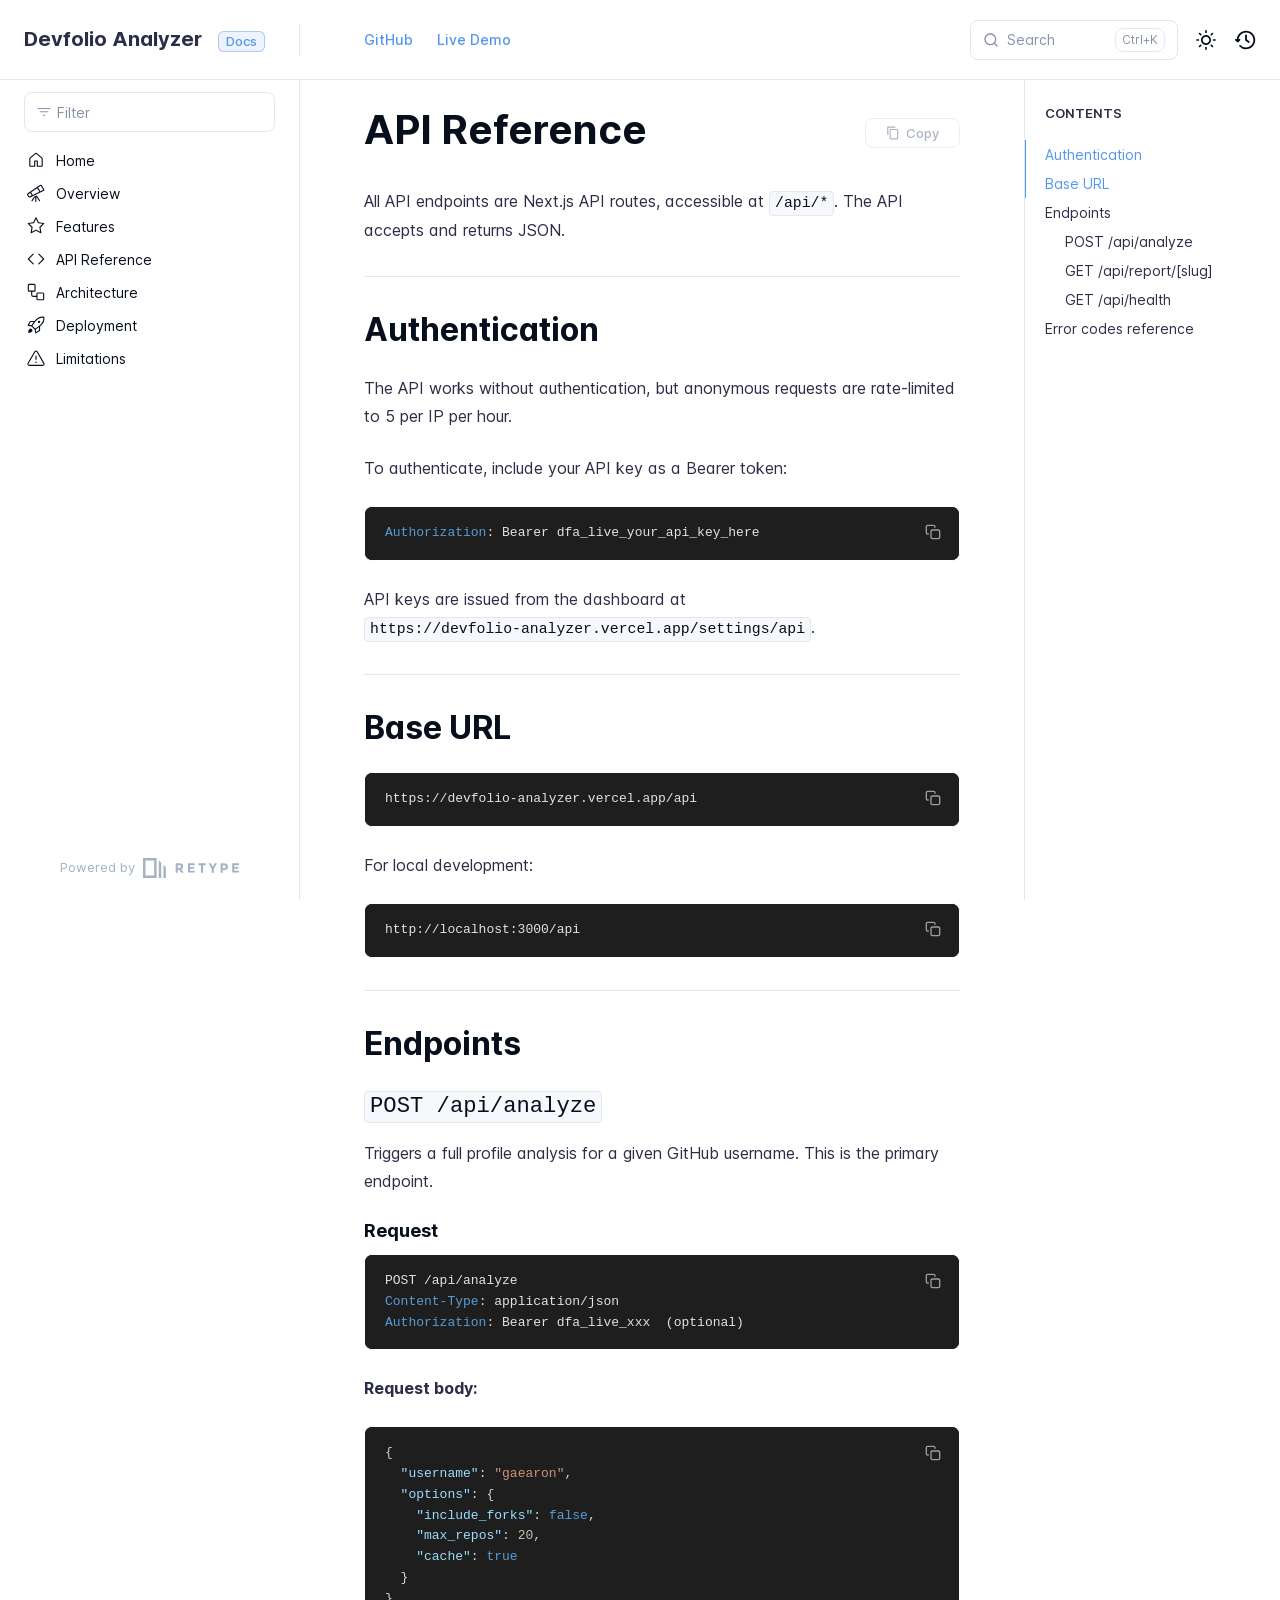
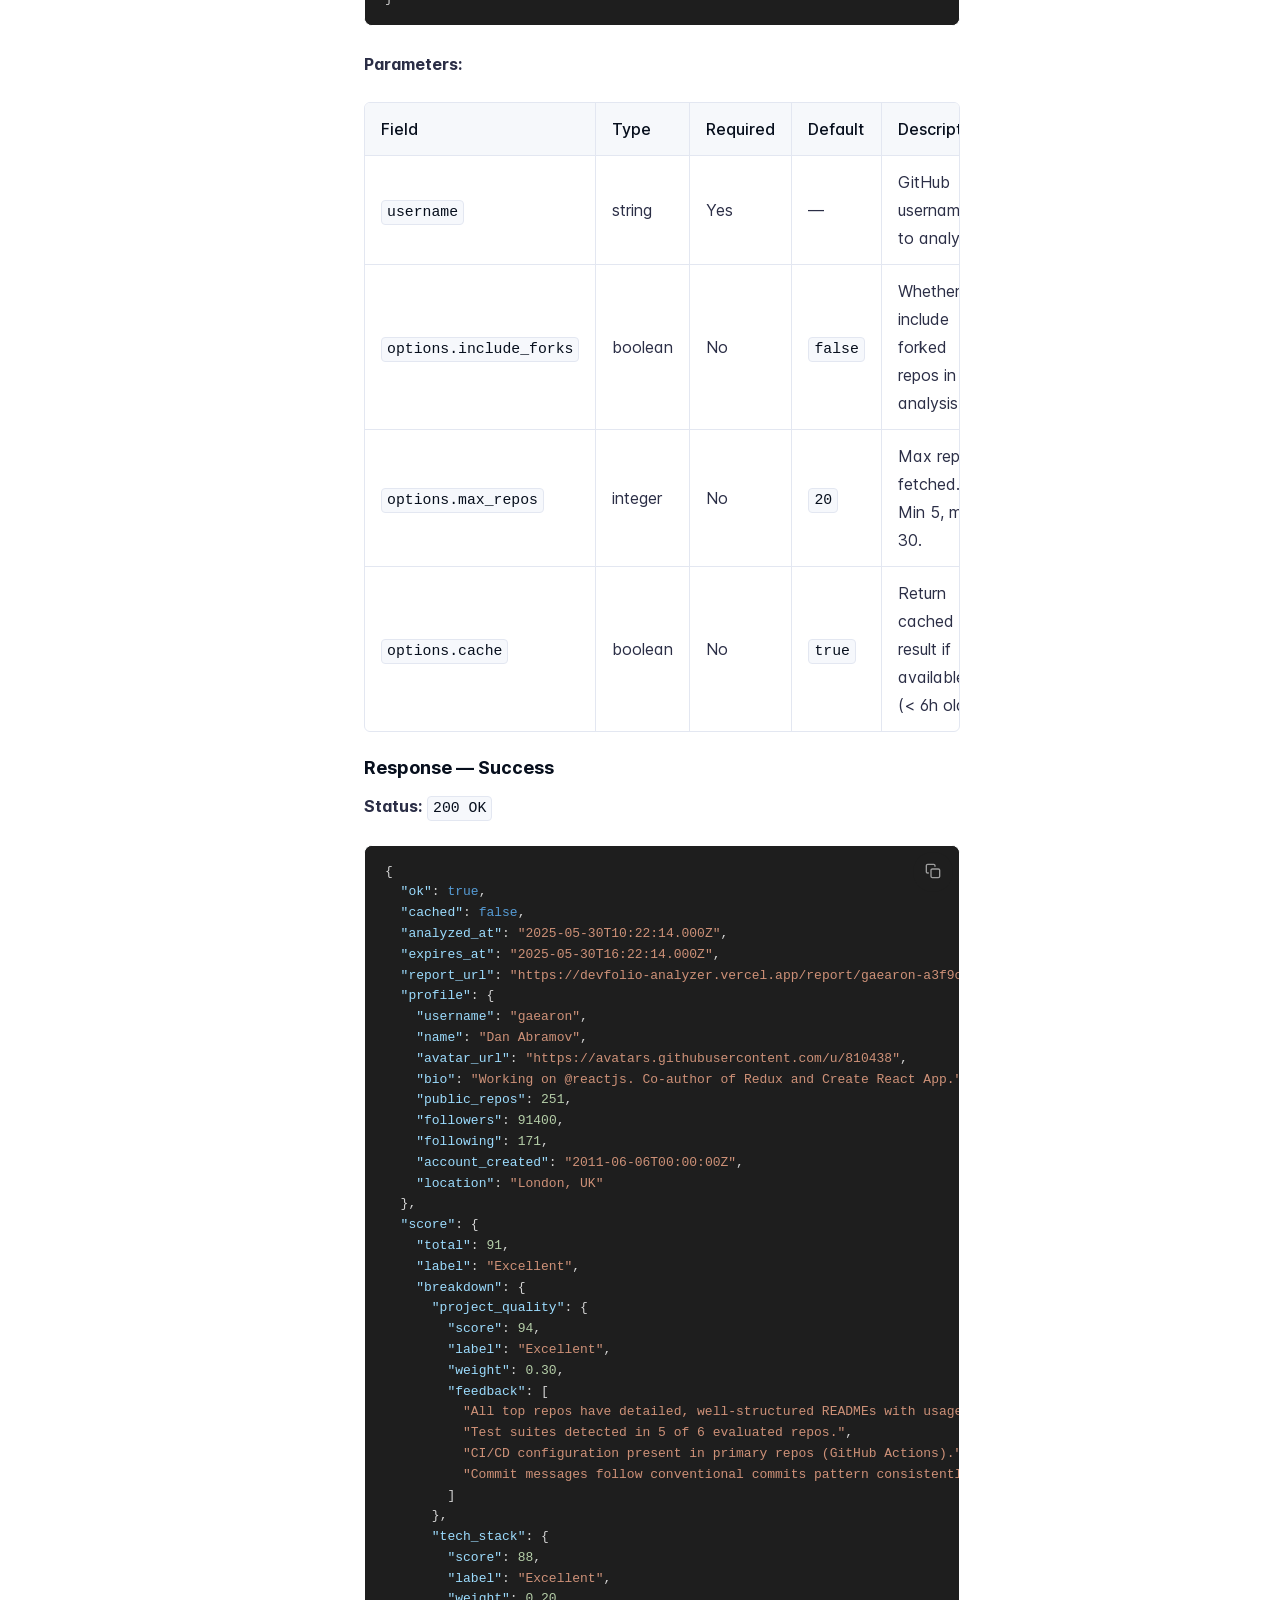
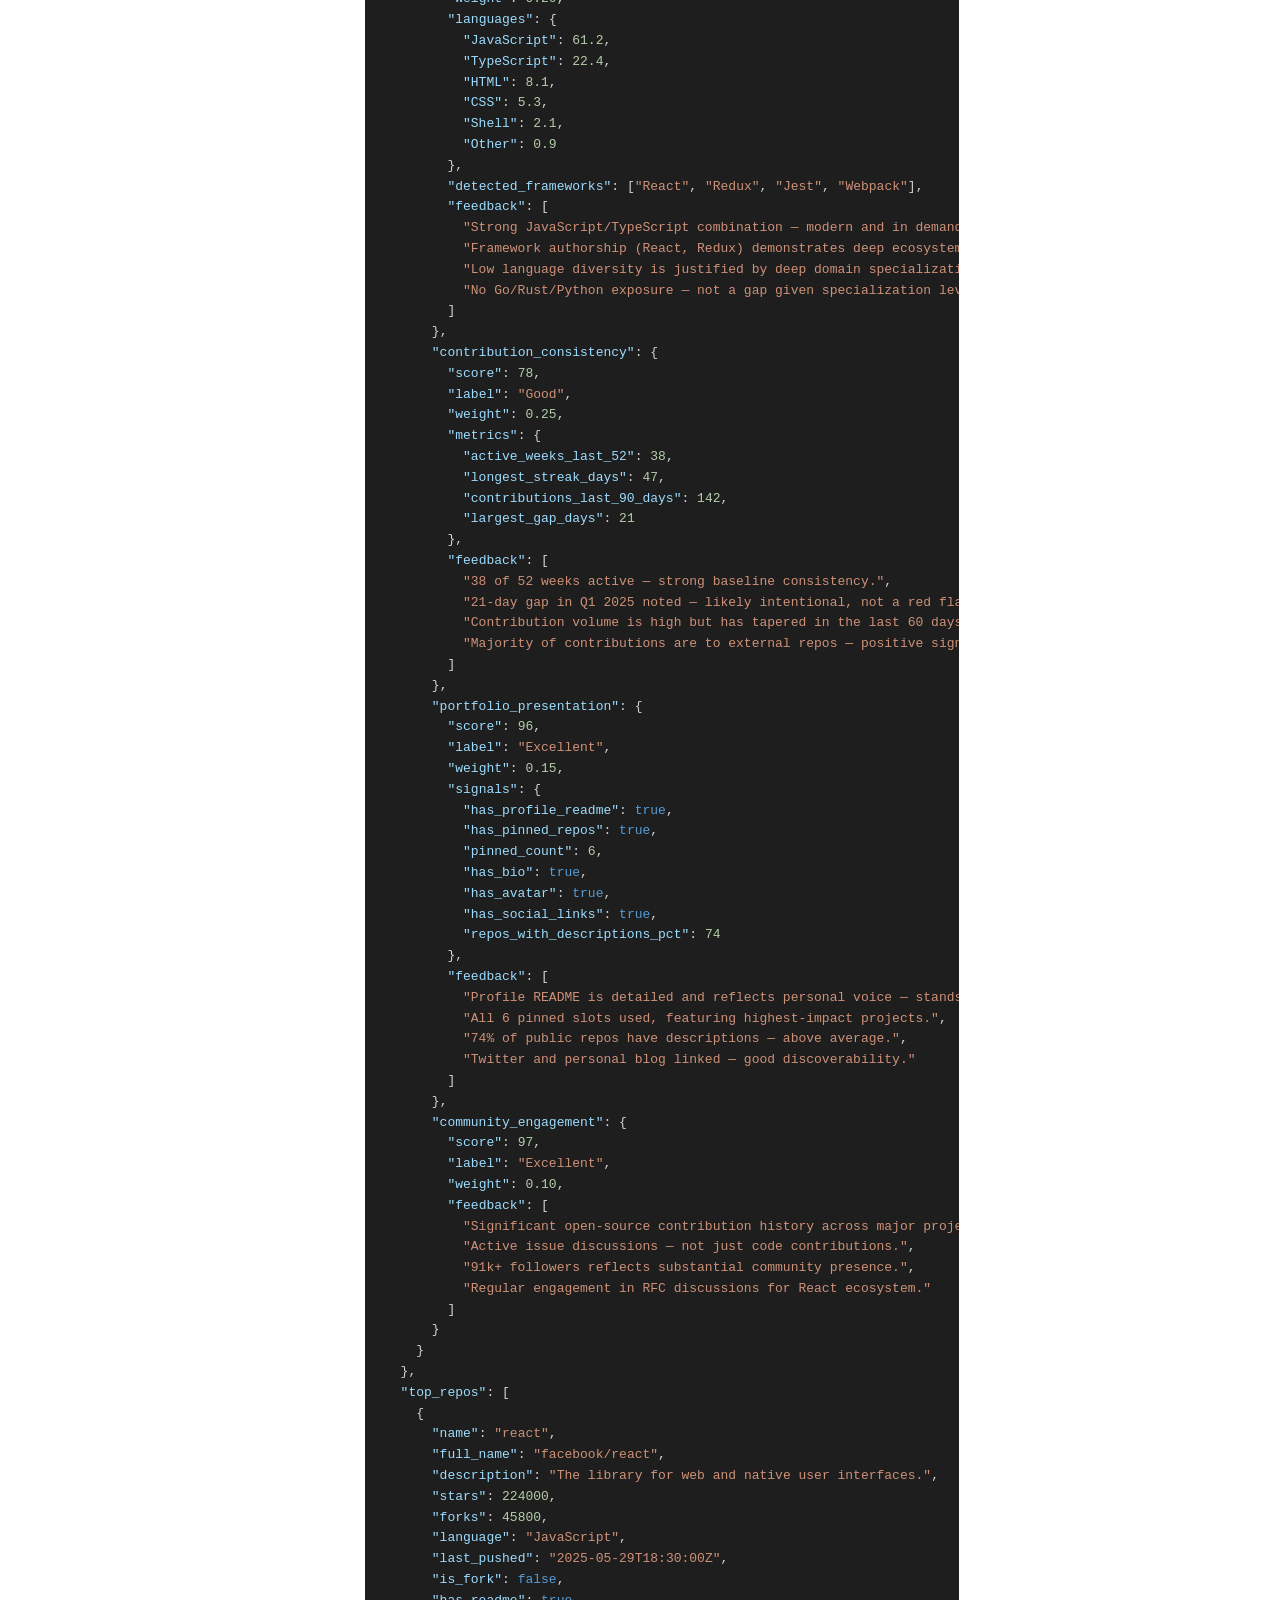
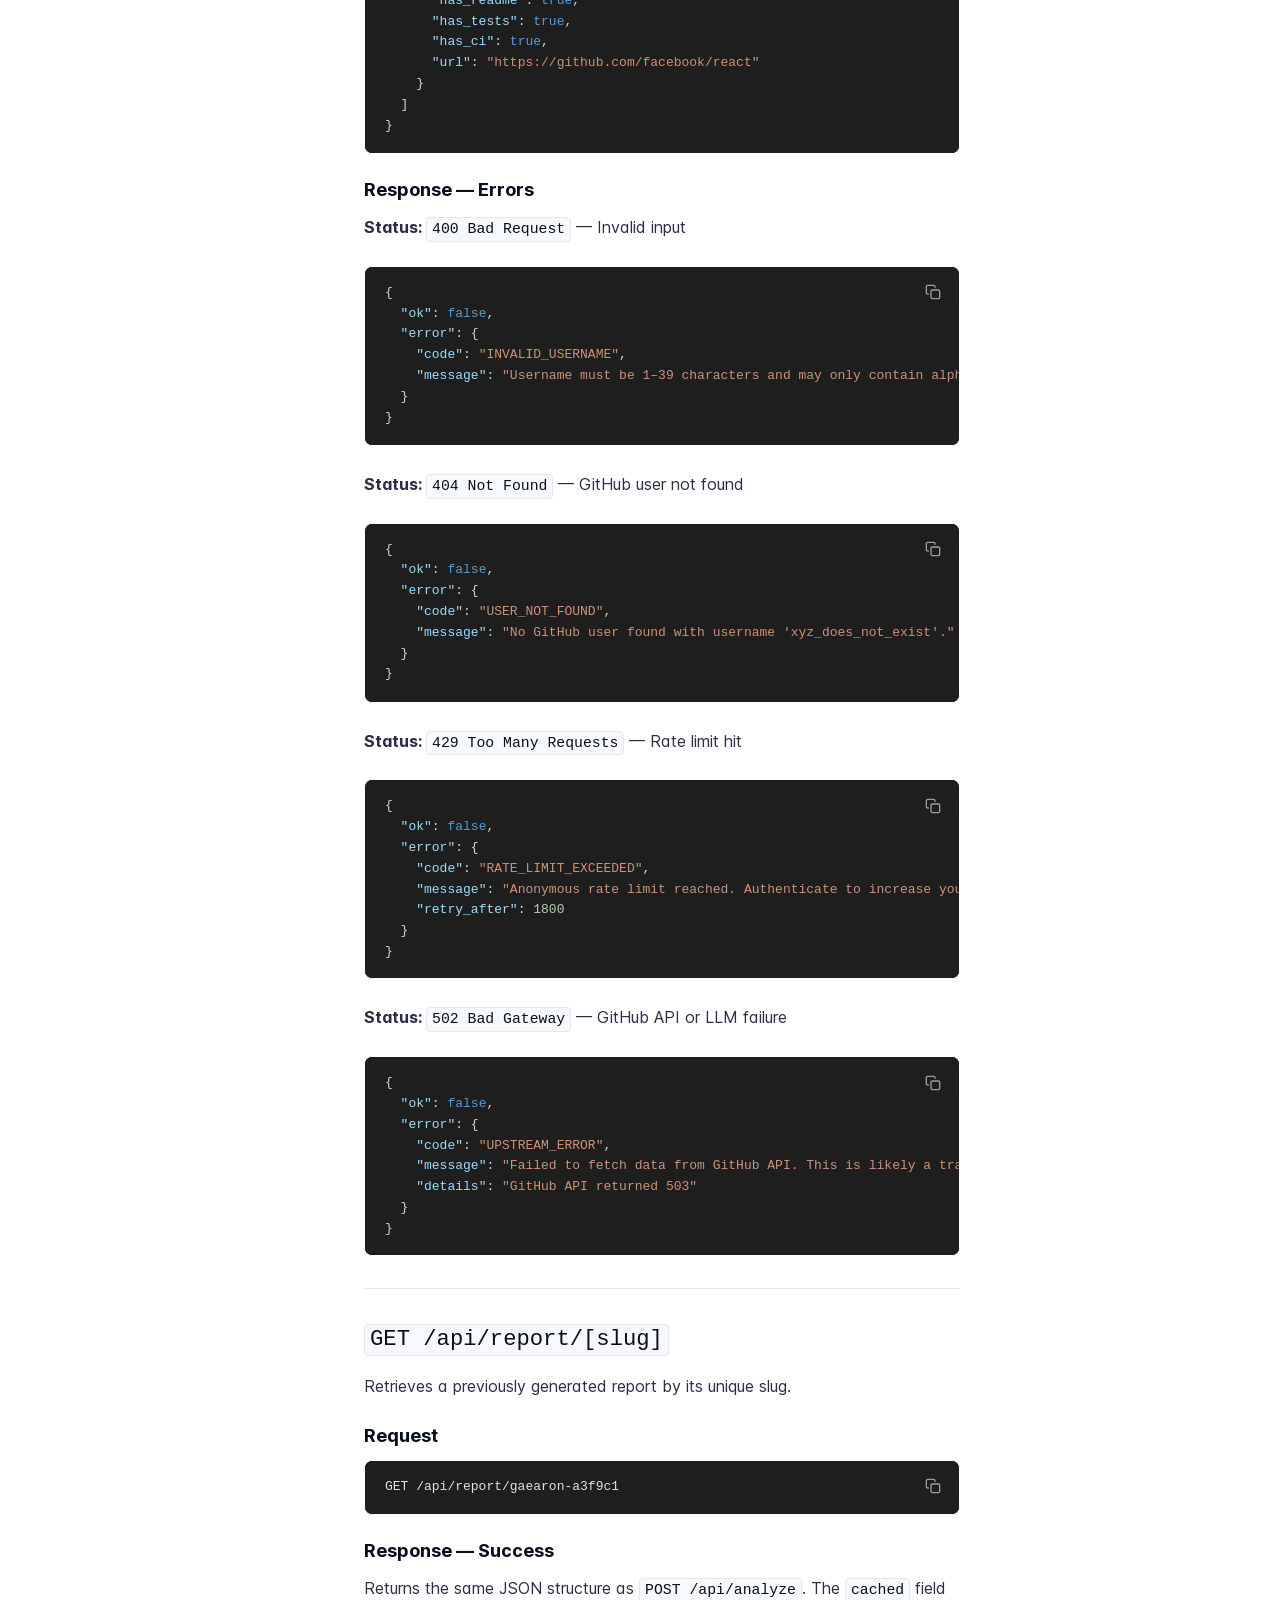
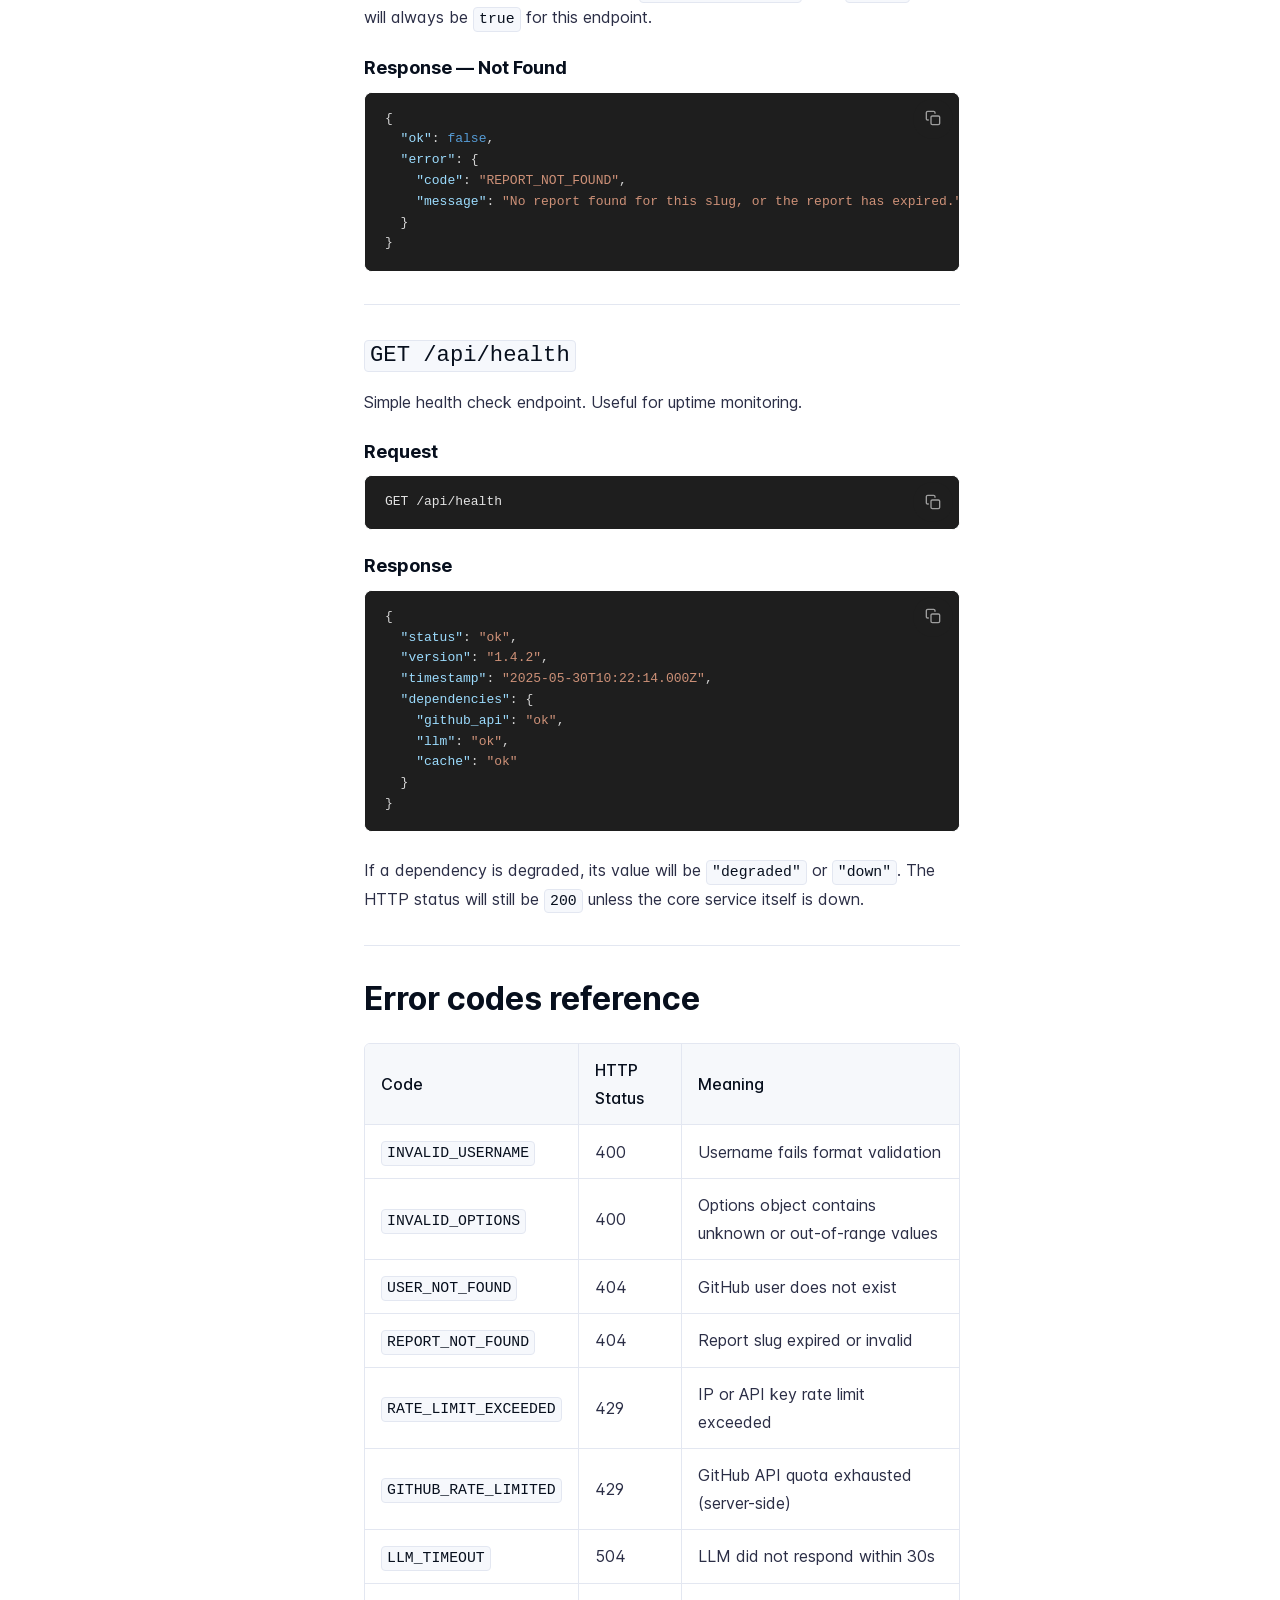
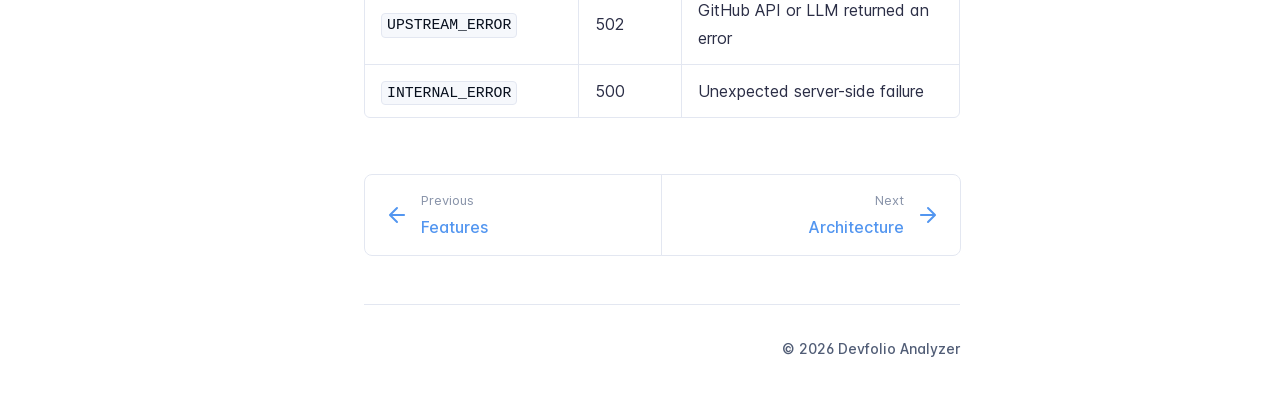
==== .retype/api/index.html @ 18b78488 "docs ready" ====
<!DOCTYPE html>
<html lang="en" class="h-full">
<head>
    <meta charset="UTF-8">
    <meta name="viewport" content="width=device-width,initial-scale=1">
    <meta name="color-scheme" content="light dark">
    <meta name="turbo-cache-control" content="no-cache" data-turbo-track="reload" data-track-token="4.5.3.829089707901">

    <!-- See retype.com -->
    <meta name="generator" content="Retype 4.5.3">

    <!-- Primary Meta Tags -->
    <title>API Reference</title>
    <meta name="title" content="API Reference">
    <meta name="description" content="All API endpoints are Next.js API routes, accessible at /api/*. The API accepts and returns JSON.">

    <!-- Canonical -->
    <link rel="canonical" href="https://devfolioanalyzer.vercel.app/api/">
    <link rel="sitemap" type="application/xml" title="Sitemap" href="https://devfolioanalyzer.vercel.app/sitemap.xml">

    <!-- Open Graph -->
    <meta property="og:type" content="website">
    <meta property="og:url" content="https://devfolioanalyzer.vercel.app/api/">
    <meta property="og:title" content="API Reference">
    <meta property="og:description" content="All API endpoints are Next.js API routes, accessible at /api/*. The API accepts and returns JSON.">
    <meta property="og:site_name" content="Devfolio Analyzer">
    <meta property="og:locale" content="en_US">

    <!-- Twitter -->
    <meta name="twitter:card" content="summary_large_image">
    <meta name="twitter:url" content="https://devfolioanalyzer.vercel.app/api/">
    <meta name="twitter:title" content="API Reference">
    <meta name="twitter:description" content="All API endpoints are Next.js API routes, accessible at /api/*. The API accepts and returns JSON.">

    <!-- Alternate Markdown -->
    <link rel="alternate" type="text/markdown" href="https://devfolioanalyzer.vercel.app/api.md">

    <script data-cfasync="false">(function(){var cl=document.documentElement.classList,ls=localStorage.getItem("retype_scheme"),hd=cl.contains("dark"),hl=cl.contains("light"),wm=window.matchMedia&&window.matchMedia("(prefers-color-scheme: dark)").matches;if(ls==="dark"||(!ls&&wm&&!hd&&!hl)){cl.remove("light");cl.add("dark")}else if(ls==="light"||(!ls&&!wm&&!hd&&!hl)){cl.remove("dark");cl.add("light")}})();</script>

    <link href="../resources/css/retype.css?v=4.5.3.829089707901" rel="stylesheet">

    <script data-cfasync="false" src="../resources/js/config.js?v=4.5.3.829089707901" data-turbo-eval="false" defer></script>
    <script data-cfasync="false" src="../resources/js/retype.js?v=4.5.3" data-turbo-eval="false" defer></script>
    <script id="lunr-js" data-cfasync="false" src="../resources/js/lunr.js?v=4.5.3.829089707901" data-turbo-eval="false" defer></script>
    <script id="prism-js" data-cfasync="false" src="../resources/js/prism.js?v=4.5.3.829089707901" defer></script>
</head>
<body>
    <div id="retype-app" class="relative text-base antialiased text-base-text bg-base-bg font-body">
    <div class="absolute bottom-0 left-0" style="top: 5rem; right: 50%"></div>

    <header id="retype-header" class="sticky top-0 z-30 flex w-full h-16 bg-header-bg border-b border-header-border md:h-20">
        <div class="container relative flex items-center justify-between pr-6 grow md:justify-start">
            <!-- Mobile menu button skeleton -->
            <button v-cloak class="skeleton retype-mobile-menu-button flex items-center justify-center shrink-0 overflow-hidden dark:text-white focus:outline-hidden rounded-full w-10 h-10 ml-3.5 md:hidden"><svg xmlns="http://www.w3.org/2000/svg" class="mb-px shrink-0" width="24" height="24" viewBox="0 0 24 24" role="presentation" style="margin-bottom: 0px;"><g fill="currentColor"><path d="M2 4h20v2H2zM2 11h20v2H2zM2 18h20v2H2z"></path></g></svg></button>
            <div v-cloak id="retype-sidebar-left-toggle-button"></div>
    
            <!-- Logo -->
            <div class="flex items-center justify-between h-full py-2 md:w-75">
                <div class="flex items-center px-2 md:px-6">
                    <a id="retype-branding-logo" href="https://devfolioanalyzer.vercel.app/" class="flex items-center leading-snug text-xl">
                        <span class="dark:text-white font-bold line-clamp-1 md:line-clamp-2">Devfolio Analyzer</span>
                    </a><span id="retype-branding-label" class="inline-flex mt-1 px-2 py-1 ml-4 text-xs font-medium leading-none items-center rounded-md bg-branding-label-bg text-branding-label-text ring-1 ring-branding-label-border ring-inset md:inline-block">Docs</span>
                </div>
    
                <span class="hidden h-8 border-r md:inline-block border-base-border"></span>
            </div>
    
            <div class="flex justify-between md:grow">
                <!-- Top Nav -->
                <nav id="retype-header-nav" class="hidden md:flex">
                    <ul class="flex flex-col mb-4 md:pl-16 md:mb-0 md:flex-row md:items-center">
                        <li class="mr-6">
                            <a class="py-2 md:mb-0 inline-flex items-center text-sm whitespace-nowrap transition-colors duration-200 ease-linear md:text-header-text font-header-text hover:text-header-text-hover" href="https://github.com/najmulcodes/devfolioanalyzer">GitHub</a>
                        </li>
                        <li class="mr-6">
                            <a class="py-2 md:mb-0 inline-flex items-center text-sm whitespace-nowrap transition-colors duration-200 ease-linear md:text-header-text font-header-text hover:text-header-text-hover" href="https://devfolioanalyzer.vercel.app">Live Demo</a>
                        </li>
    
                    </ul>
                </nav>
    
                <div v-cloak class="flex justify-end grow">
                    <div id="retype-mobile-search-button"></div>
                    <doc-search-desktop></doc-search-desktop>
    
                    <doc-theme-switch class="lg:ml-2"></doc-theme-switch>
                    <doc-history></doc-history>
                </div>
            </div>
        </div>
    </header>


    <div id="retype-container" class="container relative flex bg-white">
        <!-- Sidebar Skeleton -->
        <div v-cloak class="fixed flex flex-col shrink-0 duration-300 ease-in-out bg-sidebar-left-bg border-sidebar-left-border sidebar top-20 w-75 border-r h-screen md:sticky transition-transform skeleton">
        
            <div class="flex items-center h-16 px-6">
                <input id="retype-filter-input-mock" class="w-full h-10 pl-8 px-3 py-2 transition-colors duration-200 ease-linear bg-filter-bg border border-filter-border rounded-lg shadow-none md:text-sm hover:border-filter-border-hover focus:outline-hidden focus:border-filter-border-focus placeholder-filter-placeholder" type="text">
            </div>
        
            <div class="pl-6 mt-1 mb-4">
                <div class="w-32 h-3 mb-4 bg-skeleton-bg rounded-full loading"></div>
                <div class="w-48 h-3 mb-4 bg-skeleton-bg rounded-full loading"></div>
                <div class="w-40 h-3 mb-4 bg-skeleton-bg rounded-full loading"></div>
                <div class="w-32 h-3 mb-4 bg-skeleton-bg rounded-full loading"></div>
                <div class="w-48 h-3 mb-4 bg-skeleton-bg rounded-full loading"></div>
                <div class="w-40 h-3 mb-4 bg-skeleton-bg rounded-full loading"></div>
            </div>
        
            <div class="shrink-0 mt-auto bg-transparent dark:border-base-border">
                <a class="flex items-center justify-center flex-nowrap h-16 text-gray-350 dark:text-dark-400 hover:text-gray-600 dark:hover:text-dark-300 transition-colors duration-150 ease-in docs-powered-by" target="_blank" href="https://retype.com/" rel="noopener">
                    <span class="text-xs whitespace-nowrap">Powered by</span>
                    <svg xmlns="http://www.w3.org/2000/svg" class="ml-2" fill="currentColor" width="96" height="20" overflow="visible"><path d="M0 0v20h13.59V0H0zm11.15 17.54H2.44V2.46h8.71v15.08zM15.8 20h2.44V4.67L15.8 2.22zM20.45 6.89V20h2.44V9.34z"/><g><path d="M40.16 8.44c0 1.49-.59 2.45-1.75 2.88l2.34 3.32h-2.53l-2.04-2.96h-1.43v2.96h-2.06V5.36h3.5c1.43 0 2.46.24 3.07.73s.9 1.27.9 2.35zm-2.48 1.1c.26-.23.38-.59.38-1.09 0-.5-.13-.84-.4-1.03s-.73-.28-1.39-.28h-1.54v2.75h1.5c.72 0 1.2-.12 1.45-.35zM51.56 5.36V7.2h-4.59v1.91h4.13v1.76h-4.13v1.92h4.74v1.83h-6.79V5.36h6.64zM60.09 7.15v7.48h-2.06V7.15h-2.61V5.36h7.28v1.79h-2.61zM70.81 14.64h-2.06v-3.66l-3.19-5.61h2.23l1.99 3.45 1.99-3.45H74l-3.19 5.61v3.66zM83.99 6.19c.65.55.97 1.4.97 2.55s-.33 1.98-1 2.51-1.68.8-3.04.8h-1.23v2.59h-2.06V5.36h3.26c1.42 0 2.45.28 3.1.83zm-1.51 3.65c.25-.28.37-.69.37-1.22s-.16-.92-.48-1.14c-.32-.23-.82-.34-1.5-.34H79.7v3.12h1.38c.68 0 1.15-.14 1.4-.42zM95.85 5.36V7.2h-4.59v1.91h4.13v1.76h-4.13v1.92H96v1.83h-6.79V5.36h6.64z"/></g></svg>
                </a>
            </div>
        </div>
        
        <!-- Sidebar component -->
        <doc-sidebar v-cloak>
            <template #sidebar-footer>
                <div class="shrink-0 mt-auto border-t md:bg-transparent md:border-none dark:border-base-border">
        
                    <div class="py-3 px-6 md:hidden border-b dark:border-base-border">
                        <nav>
                            <ul class="flex flex-wrap justify-center items-center">
                                <li class="mr-6">
                                    <a class="block py-1 inline-flex items-center text-sm whitespace-nowrap transition-colors duration-200 ease-linear md:text-header-text font-header-text hover:text-header-text-hover" href="https://github.com/najmulcodes/devfolioanalyzer">GitHub</a>
                                </li>
                                <li class="mr-6">
                                    <a class="block py-1 inline-flex items-center text-sm whitespace-nowrap transition-colors duration-200 ease-linear md:text-header-text font-header-text hover:text-header-text-hover" href="https://devfolioanalyzer.vercel.app">Live Demo</a>
                                </li>
        
                            </ul>
                        </nav>
                    </div>
        
                    <a class="flex items-center justify-center flex-nowrap h-16 text-gray-350 dark:text-dark-400 hover:text-gray-600 dark:hover:text-dark-300 transition-colors duration-150 ease-in docs-powered-by" target="_blank" href="https://retype.com/" rel="noopener">
                        <span class="text-xs whitespace-nowrap">Powered by</span>
                        <svg xmlns="http://www.w3.org/2000/svg" class="ml-2" fill="currentColor" width="96" height="20" overflow="visible"><path d="M0 0v20h13.59V0H0zm11.15 17.54H2.44V2.46h8.71v15.08zM15.8 20h2.44V4.67L15.8 2.22zM20.45 6.89V20h2.44V9.34z"/><g><path d="M40.16 8.44c0 1.49-.59 2.45-1.75 2.88l2.34 3.32h-2.53l-2.04-2.96h-1.43v2.96h-2.06V5.36h3.5c1.43 0 2.46.24 3.07.73s.9 1.27.9 2.35zm-2.48 1.1c.26-.23.38-.59.38-1.09 0-.5-.13-.84-.4-1.03s-.73-.28-1.39-.28h-1.54v2.75h1.5c.72 0 1.2-.12 1.45-.35zM51.56 5.36V7.2h-4.59v1.91h4.13v1.76h-4.13v1.92h4.74v1.83h-6.79V5.36h6.64zM60.09 7.15v7.48h-2.06V7.15h-2.61V5.36h7.28v1.79h-2.61zM70.81 14.64h-2.06v-3.66l-3.19-5.61h2.23l1.99 3.45 1.99-3.45H74l-3.19 5.61v3.66zM83.99 6.19c.65.55.97 1.4.97 2.55s-.33 1.98-1 2.51-1.68.8-3.04.8h-1.23v2.59h-2.06V5.36h3.26c1.42 0 2.45.28 3.1.83zm-1.51 3.65c.25-.28.37-.69.37-1.22s-.16-.92-.48-1.14c-.32-.23-.82-.34-1.5-.34H79.7v3.12h1.38c.68 0 1.15-.14 1.4-.42zM95.85 5.36V7.2h-4.59v1.91h4.13v1.76h-4.13v1.92H96v1.83h-6.79V5.36h6.64z"/></g></svg>
                    </a>
                </div>
            </template>
        </doc-sidebar>

        <div class="grow min-w-0 bg-body-bg">
            <!-- Render "toolbar" template here on api pages --><!-- Render page content -->
<div class="flex">
    <div id="retype-main" class="min-w-0 p-4 grow md:px-16">
        <main class="relative pb-12 lg:pt-2">
            <div class="relative retype-markdown" id="retype-content">
                <!-- Rendered if sidebar right is enabled -->
                <div id="retype-sidebar-right-toggle"></div>
                <doc-page-actions></doc-page-actions>

                <!-- Page content  -->
<h1 id="api-reference">API Reference</h1>
<p>All API endpoints are Next.js API routes, accessible at <code translate="no" v-pre>/api/*</code>. The API accepts and returns JSON.</p>
<hr>
<h2 id="authentication">Authentication</h2>
<p>The API works without authentication, but anonymous requests are rate-limited to 5 per IP per hour.</p>
<p>To authenticate, include your API key as a Bearer token:</p>
<div id="authentication-code-1" class="codeblock-wrapper"><doc-codeblock>
<pre translate="no" class="language-http"><code v-pre class="language-http">Authorization: Bearer dfa_live_your_api_key_here</code></pre>
</doc-codeblock></div>
<p>API keys are issued from the dashboard at <code translate="no" v-pre>https://devfolio-analyzer.vercel.app/settings/api</code>.</p>
<hr>
<h2 id="base-url">Base URL</h2>
<div id="base-url-code-1" class="codeblock-wrapper"><doc-codeblock>
<pre translate="no" class="language-none"><code v-pre class="language-none">https://devfolio-analyzer.vercel.app/api</code></pre>
</doc-codeblock></div>
<p>For local development:</p>
<div id="base-url-code-2" class="codeblock-wrapper"><doc-codeblock>
<pre translate="no" class="language-none"><code v-pre class="language-none">http://localhost:3000/api</code></pre>
</doc-codeblock></div>
<hr>
<h2 id="endpoints">Endpoints</h2>
<h3 id="post-apianalyze"><code translate="no" v-pre>POST /api/analyze</code></h3>
<p>Triggers a full profile analysis for a given GitHub username. This is the primary endpoint.</p>
<h4 id="request">Request</h4>
<div id="request-code-1" class="codeblock-wrapper"><doc-codeblock>
<pre translate="no" class="language-http"><code v-pre class="language-http">POST /api/analyze
Content-Type: application/json
Authorization: Bearer dfa_live_xxx  (optional)</code></pre>
</doc-codeblock></div>
<p><strong>Request body:</strong></p>
<div id="request-code-2" class="codeblock-wrapper"><doc-codeblock>
<pre translate="no" class="language-json"><code v-pre class="language-json">{
  &quot;username&quot;: &quot;gaearon&quot;,
  &quot;options&quot;: {
    &quot;include_forks&quot;: false,
    &quot;max_repos&quot;: 20,
    &quot;cache&quot;: true
  }
}</code></pre>
</doc-codeblock></div>
<p><strong>Parameters:</strong></p>
<div class="table-wrapper scrollbar overflow-hidden">
<table class="comfortable">
<thead>
<tr>
<th>Field</th>
<th>Type</th>
<th>Required</th>
<th>Default</th>
<th>Description</th>
</tr>
</thead>
<tbody>
<tr>
<td><code translate="no" v-pre>username</code></td>
<td>string</td>
<td>Yes</td>
<td>—</td>
<td>GitHub username to analyze</td>
</tr>
<tr>
<td><code translate="no" v-pre>options.include_forks</code></td>
<td>boolean</td>
<td>No</td>
<td><code translate="no" v-pre>false</code></td>
<td>Whether to include forked repos in analysis</td>
</tr>
<tr>
<td><code translate="no" v-pre>options.max_repos</code></td>
<td>integer</td>
<td>No</td>
<td><code translate="no" v-pre>20</code></td>
<td>Max repos fetched. Min 5, max 30.</td>
</tr>
<tr>
<td><code translate="no" v-pre>options.cache</code></td>
<td>boolean</td>
<td>No</td>
<td><code translate="no" v-pre>true</code></td>
<td>Return cached result if available (&lt; 6h old)</td>
</tr>
</tbody>
</table>
</div>
<h4 id="response--success">Response — Success</h4>
<p><strong>Status:</strong> <code translate="no" v-pre>200 OK</code></p>
<div id="response--success-code-1" class="codeblock-wrapper"><doc-codeblock>
<pre translate="no" class="language-json"><code v-pre class="language-json">{
  &quot;ok&quot;: true,
  &quot;cached&quot;: false,
  &quot;analyzed_at&quot;: &quot;2025-05-30T10:22:14.000Z&quot;,
  &quot;expires_at&quot;: &quot;2025-05-30T16:22:14.000Z&quot;,
  &quot;report_url&quot;: &quot;https://devfolio-analyzer.vercel.app/report/gaearon-a3f9c1&quot;,
  &quot;profile&quot;: {
    &quot;username&quot;: &quot;gaearon&quot;,
    &quot;name&quot;: &quot;Dan Abramov&quot;,
    &quot;avatar_url&quot;: &quot;https://avatars.githubusercontent.com/u/810438&quot;,
    &quot;bio&quot;: &quot;Working on @reactjs. Co-author of Redux and Create React App.&quot;,
    &quot;public_repos&quot;: 251,
    &quot;followers&quot;: 91400,
    &quot;following&quot;: 171,
    &quot;account_created&quot;: &quot;2011-06-06T00:00:00Z&quot;,
    &quot;location&quot;: &quot;London, UK&quot;
  },
  &quot;score&quot;: {
    &quot;total&quot;: 91,
    &quot;label&quot;: &quot;Excellent&quot;,
    &quot;breakdown&quot;: {
      &quot;project_quality&quot;: {
        &quot;score&quot;: 94,
        &quot;label&quot;: &quot;Excellent&quot;,
        &quot;weight&quot;: 0.30,
        &quot;feedback&quot;: [
          &quot;All top repos have detailed, well-structured READMEs with usage examples.&quot;,
          &quot;Test suites detected in 5 of 6 evaluated repos.&quot;,
          &quot;CI/CD configuration present in primary repos (GitHub Actions).&quot;,
          &quot;Commit messages follow conventional commits pattern consistently.&quot;
        ]
      },
      &quot;tech_stack&quot;: {
        &quot;score&quot;: 88,
        &quot;label&quot;: &quot;Excellent&quot;,
        &quot;weight&quot;: 0.20,
        &quot;languages&quot;: {
          &quot;JavaScript&quot;: 61.2,
          &quot;TypeScript&quot;: 22.4,
          &quot;HTML&quot;: 8.1,
          &quot;CSS&quot;: 5.3,
          &quot;Shell&quot;: 2.1,
          &quot;Other&quot;: 0.9
        },
        &quot;detected_frameworks&quot;: [&quot;React&quot;, &quot;Redux&quot;, &quot;Jest&quot;, &quot;Webpack&quot;],
        &quot;feedback&quot;: [
          &quot;Strong JavaScript/TypeScript combination — modern and in demand.&quot;,
          &quot;Framework authorship (React, Redux) demonstrates deep ecosystem knowledge.&quot;,
          &quot;Low language diversity is justified by deep domain specialization.&quot;,
          &quot;No Go/Rust/Python exposure — not a gap given specialization level.&quot;
        ]
      },
      &quot;contribution_consistency&quot;: {
        &quot;score&quot;: 78,
        &quot;label&quot;: &quot;Good&quot;,
        &quot;weight&quot;: 0.25,
        &quot;metrics&quot;: {
          &quot;active_weeks_last_52&quot;: 38,
          &quot;longest_streak_days&quot;: 47,
          &quot;contributions_last_90_days&quot;: 142,
          &quot;largest_gap_days&quot;: 21
        },
        &quot;feedback&quot;: [
          &quot;38 of 52 weeks active — strong baseline consistency.&quot;,
          &quot;21-day gap in Q1 2025 noted — likely intentional, not a red flag at this level.&quot;,
          &quot;Contribution volume is high but has tapered in the last 60 days.&quot;,
          &quot;Majority of contributions are to external repos — positive signal.&quot;
        ]
      },
      &quot;portfolio_presentation&quot;: {
        &quot;score&quot;: 96,
        &quot;label&quot;: &quot;Excellent&quot;,
        &quot;weight&quot;: 0.15,
        &quot;signals&quot;: {
          &quot;has_profile_readme&quot;: true,
          &quot;has_pinned_repos&quot;: true,
          &quot;pinned_count&quot;: 6,
          &quot;has_bio&quot;: true,
          &quot;has_avatar&quot;: true,
          &quot;has_social_links&quot;: true,
          &quot;repos_with_descriptions_pct&quot;: 74
        },
        &quot;feedback&quot;: [
          &quot;Profile README is detailed and reflects personal voice — stands out.&quot;,
          &quot;All 6 pinned slots used, featuring highest-impact projects.&quot;,
          &quot;74% of public repos have descriptions — above average.&quot;,
          &quot;Twitter and personal blog linked — good discoverability.&quot;
        ]
      },
      &quot;community_engagement&quot;: {
        &quot;score&quot;: 97,
        &quot;label&quot;: &quot;Excellent&quot;,
        &quot;weight&quot;: 0.10,
        &quot;feedback&quot;: [
          &quot;Significant open-source contribution history across major projects.&quot;,
          &quot;Active issue discussions — not just code contributions.&quot;,
          &quot;91k+ followers reflects substantial community presence.&quot;,
          &quot;Regular engagement in RFC discussions for React ecosystem.&quot;
        ]
      }
    }
  },
  &quot;top_repos&quot;: [
    {
      &quot;name&quot;: &quot;react&quot;,
      &quot;full_name&quot;: &quot;facebook/react&quot;,
      &quot;description&quot;: &quot;The library for web and native user interfaces.&quot;,
      &quot;stars&quot;: 224000,
      &quot;forks&quot;: 45800,
      &quot;language&quot;: &quot;JavaScript&quot;,
      &quot;last_pushed&quot;: &quot;2025-05-29T18:30:00Z&quot;,
      &quot;is_fork&quot;: false,
      &quot;has_readme&quot;: true,
      &quot;has_tests&quot;: true,
      &quot;has_ci&quot;: true,
      &quot;url&quot;: &quot;https://github.com/facebook/react&quot;
    }
  ]
}</code></pre>
</doc-codeblock></div>
<h4 id="response--errors">Response — Errors</h4>
<p><strong>Status: <code translate="no" v-pre>400 Bad Request</code></strong> — Invalid input</p>
<div id="response--errors-code-1" class="codeblock-wrapper"><doc-codeblock>
<pre translate="no" class="language-json"><code v-pre class="language-json">{
  &quot;ok&quot;: false,
  &quot;error&quot;: {
    &quot;code&quot;: &quot;INVALID_USERNAME&quot;,
    &quot;message&quot;: &quot;Username must be 1–39 characters and may only contain alphanumeric characters and hyphens.&quot;
  }
}</code></pre>
</doc-codeblock></div>
<p><strong>Status: <code translate="no" v-pre>404 Not Found</code></strong> — GitHub user not found</p>
<div id="response--errors-code-2" class="codeblock-wrapper"><doc-codeblock>
<pre translate="no" class="language-json"><code v-pre class="language-json">{
  &quot;ok&quot;: false,
  &quot;error&quot;: {
    &quot;code&quot;: &quot;USER_NOT_FOUND&quot;,
    &quot;message&quot;: &quot;No GitHub user found with username 'xyz_does_not_exist'.&quot;
  }
}</code></pre>
</doc-codeblock></div>
<p><strong>Status: <code translate="no" v-pre>429 Too Many Requests</code></strong> — Rate limit hit</p>
<div id="response--errors-code-3" class="codeblock-wrapper"><doc-codeblock>
<pre translate="no" class="language-json"><code v-pre class="language-json">{
  &quot;ok&quot;: false,
  &quot;error&quot;: {
    &quot;code&quot;: &quot;RATE_LIMIT_EXCEEDED&quot;,
    &quot;message&quot;: &quot;Anonymous rate limit reached. Authenticate to increase your quota.&quot;,
    &quot;retry_after&quot;: 1800
  }
}</code></pre>
</doc-codeblock></div>
<p><strong>Status: <code translate="no" v-pre>502 Bad Gateway</code></strong> — GitHub API or LLM failure</p>
<div id="response--errors-code-4" class="codeblock-wrapper"><doc-codeblock>
<pre translate="no" class="language-json"><code v-pre class="language-json">{
  &quot;ok&quot;: false,
  &quot;error&quot;: {
    &quot;code&quot;: &quot;UPSTREAM_ERROR&quot;,
    &quot;message&quot;: &quot;Failed to fetch data from GitHub API. This is likely a transient error.&quot;,
    &quot;details&quot;: &quot;GitHub API returned 503&quot;
  }
}</code></pre>
</doc-codeblock></div>
<hr>
<h3 id="get-apireportslug"><code translate="no" v-pre>GET /api/report/[slug]</code></h3>
<p>Retrieves a previously generated report by its unique slug.</p>
<h4 id="request-1">Request</h4>
<div id="request-1-code-1" class="codeblock-wrapper"><doc-codeblock>
<pre translate="no" class="language-http"><code v-pre class="language-http">GET /api/report/gaearon-a3f9c1</code></pre>
</doc-codeblock></div>
<h4 id="response--success-1">Response — Success</h4>
<p>Returns the same JSON structure as <code translate="no" v-pre>POST /api/analyze</code>. The <code translate="no" v-pre>cached</code> field will always be <code translate="no" v-pre>true</code> for this endpoint.</p>
<h4 id="response--not-found">Response — Not Found</h4>
<div id="response--not-found-code-1" class="codeblock-wrapper"><doc-codeblock>
<pre translate="no" class="language-json"><code v-pre class="language-json">{
  &quot;ok&quot;: false,
  &quot;error&quot;: {
    &quot;code&quot;: &quot;REPORT_NOT_FOUND&quot;,
    &quot;message&quot;: &quot;No report found for this slug, or the report has expired.&quot;
  }
}</code></pre>
</doc-codeblock></div>
<hr>
<h3 id="get-apihealth"><code translate="no" v-pre>GET /api/health</code></h3>
<p>Simple health check endpoint. Useful for uptime monitoring.</p>
<h4 id="request-2">Request</h4>
<div id="request-2-code-1" class="codeblock-wrapper"><doc-codeblock>
<pre translate="no" class="language-http"><code v-pre class="language-http">GET /api/health</code></pre>
</doc-codeblock></div>
<h4 id="response">Response</h4>
<div id="response-code-1" class="codeblock-wrapper"><doc-codeblock>
<pre translate="no" class="language-json"><code v-pre class="language-json">{
  &quot;status&quot;: &quot;ok&quot;,
  &quot;version&quot;: &quot;1.4.2&quot;,
  &quot;timestamp&quot;: &quot;2025-05-30T10:22:14.000Z&quot;,
  &quot;dependencies&quot;: {
    &quot;github_api&quot;: &quot;ok&quot;,
    &quot;llm&quot;: &quot;ok&quot;,
    &quot;cache&quot;: &quot;ok&quot;
  }
}</code></pre>
</doc-codeblock></div>
<p>If a dependency is degraded, its value will be <code translate="no" v-pre>&quot;degraded&quot;</code> or <code translate="no" v-pre>&quot;down&quot;</code>. The HTTP status will still be <code translate="no" v-pre>200</code> unless the core service itself is down.</p>
<hr>
<h2 id="error-codes-reference">Error codes reference</h2>
<div class="table-wrapper scrollbar overflow-hidden">
<table class="comfortable">
<thead>
<tr>
<th>Code</th>
<th>HTTP Status</th>
<th>Meaning</th>
</tr>
</thead>
<tbody>
<tr>
<td><code translate="no" v-pre>INVALID_USERNAME</code></td>
<td>400</td>
<td>Username fails format validation</td>
</tr>
<tr>
<td><code translate="no" v-pre>INVALID_OPTIONS</code></td>
<td>400</td>
<td>Options object contains unknown or out-of-range values</td>
</tr>
<tr>
<td><code translate="no" v-pre>USER_NOT_FOUND</code></td>
<td>404</td>
<td>GitHub user does not exist</td>
</tr>
<tr>
<td><code translate="no" v-pre>REPORT_NOT_FOUND</code></td>
<td>404</td>
<td>Report slug expired or invalid</td>
</tr>
<tr>
<td><code translate="no" v-pre>RATE_LIMIT_EXCEEDED</code></td>
<td>429</td>
<td>IP or API key rate limit exceeded</td>
</tr>
<tr>
<td><code translate="no" v-pre>GITHUB_RATE_LIMITED</code></td>
<td>429</td>
<td>GitHub API quota exhausted (server-side)</td>
</tr>
<tr>
<td><code translate="no" v-pre>LLM_TIMEOUT</code></td>
<td>504</td>
<td>LLM did not respond within 30s</td>
</tr>
<tr>
<td><code translate="no" v-pre>UPSTREAM_ERROR</code></td>
<td>502</td>
<td>GitHub API or LLM returned an error</td>
</tr>
<tr>
<td><code translate="no" v-pre>INTERNAL_ERROR</code></td>
<td>500</td>
<td>Unexpected server-side failure</td>
</tr>
</tbody>
</table>
</div>

                
                <!-- Required only on API pages -->
                <doc-toolbar-member-filter-no-results></doc-toolbar-member-filter-no-results>
            </div>
            <footer id="retype-content-footer" class="clear-both">
            
                <nav id="retype-nextprev" class="print:hidden flex mt-14">
                    <div class="w-1/2">
                        <a class="px-5 py-4 h-full flex items-center break-normal font-medium text-body-link border border-base-border hover:border-base-border-hover rounded-l-lg transition-colors duration-150 relative hover:z-5" href="../features/">
                            <svg xmlns="http://www.w3.org/2000/svg" class="mr-3" width="24" height="24" viewBox="0 0 24 24" fill="currentColor" overflow="visible"><path d="M19 11H7.41l5.29-5.29a.996.996 0 10-1.41-1.41l-7 7a1 1 0 000 1.42l7 7a1.024 1.024 0 001.42-.01.996.996 0 000-1.41L7.41 13H19c.55 0 1-.45 1-1s-.45-1-1-1z" /><path fill="none" d="M0 0h24v24H0z" /></svg>
                            <span>
                                <span class="block text-xs font-normal text-base-text-muted">Previous</span>
                                <span class="block mt-1">Features</span>
                            </span>
                        </a>
                    </div>
            
                    <div class="w-1/2">
                        <a class="px-5 py-4 -mx-px h-full flex items-center justify-end break-normal font-medium text-body-link border border-base-border hover:border-base-border-hover rounded-r-lg transition-colors duration-150 relative hover:z-5" href="../architecture/">
                            <span>
                                <span class="block text-xs font-normal text-right text-base-text-muted">Next</span>
                                <span class="block mt-1">Architecture</span>
                            </span>
                            <svg xmlns="http://www.w3.org/2000/svg" class="ml-3" width="24" height="24" viewBox="0 0 24 24" fill="currentColor" overflow="visible"><path d="M19.92 12.38a1 1 0 00-.22-1.09l-7-7a.996.996 0 10-1.41 1.41l5.3 5.3H5c-.55 0-1 .45-1 1s.45 1 1 1h11.59l-5.29 5.29a.996.996 0 000 1.41c.19.2.44.3.7.3s.51-.1.71-.29l7-7c.09-.09.16-.21.21-.33z" /><path fill="none" d="M0 0h24v24H0z" /></svg>
                        </a>
                    </div>
                </nav>
            </footer>
        </main>

        <div id="retype-page-footer" class="print:border-none border-t border-base-border pt-6 mb-8">
            <footer class="flex flex-wrap items-center justify-between print:justify-center">
                <div id="retype-footer-links" class="print:hidden">
                    <ul class="flex flex-wrap items-center text-sm">
                    </ul>
                </div>
                <div id="retype-copyright" class="print:justify-center py-2 text-footer-text font-footer-link text-sm leading-relaxed"><p>© 2026 Devfolio Analyzer</p></div>
            </footer>
        </div>
    </div>

    <!-- Rendered if sidebar right is enabled -->
    <!-- Sidebar right skeleton-->
    <div v-cloak class="fixed top-0 bottom-0 right-0 translate-x-full bg-sidebar-right-bg border-sidebar-right-border lg:sticky lg:border-l lg:shrink-0 lg:pt-6 lg:translate-x-0 sm:w-1/2 lg:w-64 lg:z-0 md:w-104 sidebar-right skeleton">
        <div class="pl-5">
            <div class="w-32 h-3 mb-4 bg-skeleton-bg rounded-full loading"></div>
            <div class="w-48 h-3 mb-4 bg-skeleton-bg rounded-full loading"></div>
            <div class="w-40 h-3 mb-4 bg-skeleton-bg rounded-full loading"></div>
        </div>
    </div>

    <!-- User should be able to hide sidebar right -->
    <doc-sidebar-right v-cloak></doc-sidebar-right>
</div>

        </div>
    </div>

    <doc-search-mobile></doc-search-mobile>
    <doc-back-to-top></doc-back-to-top>
</div>


    <div id="retype-overlay-target"></div>

        <script data-cfasync="false">window.__DOCS__ = { "title": "API Reference", level: 1, icon: "file", hasPrism: true, hasInstagram: false, hasMermaid: false, hasMath: false, tocDepth: 23, "md": "/api.md" }</script>
</body>
</html>
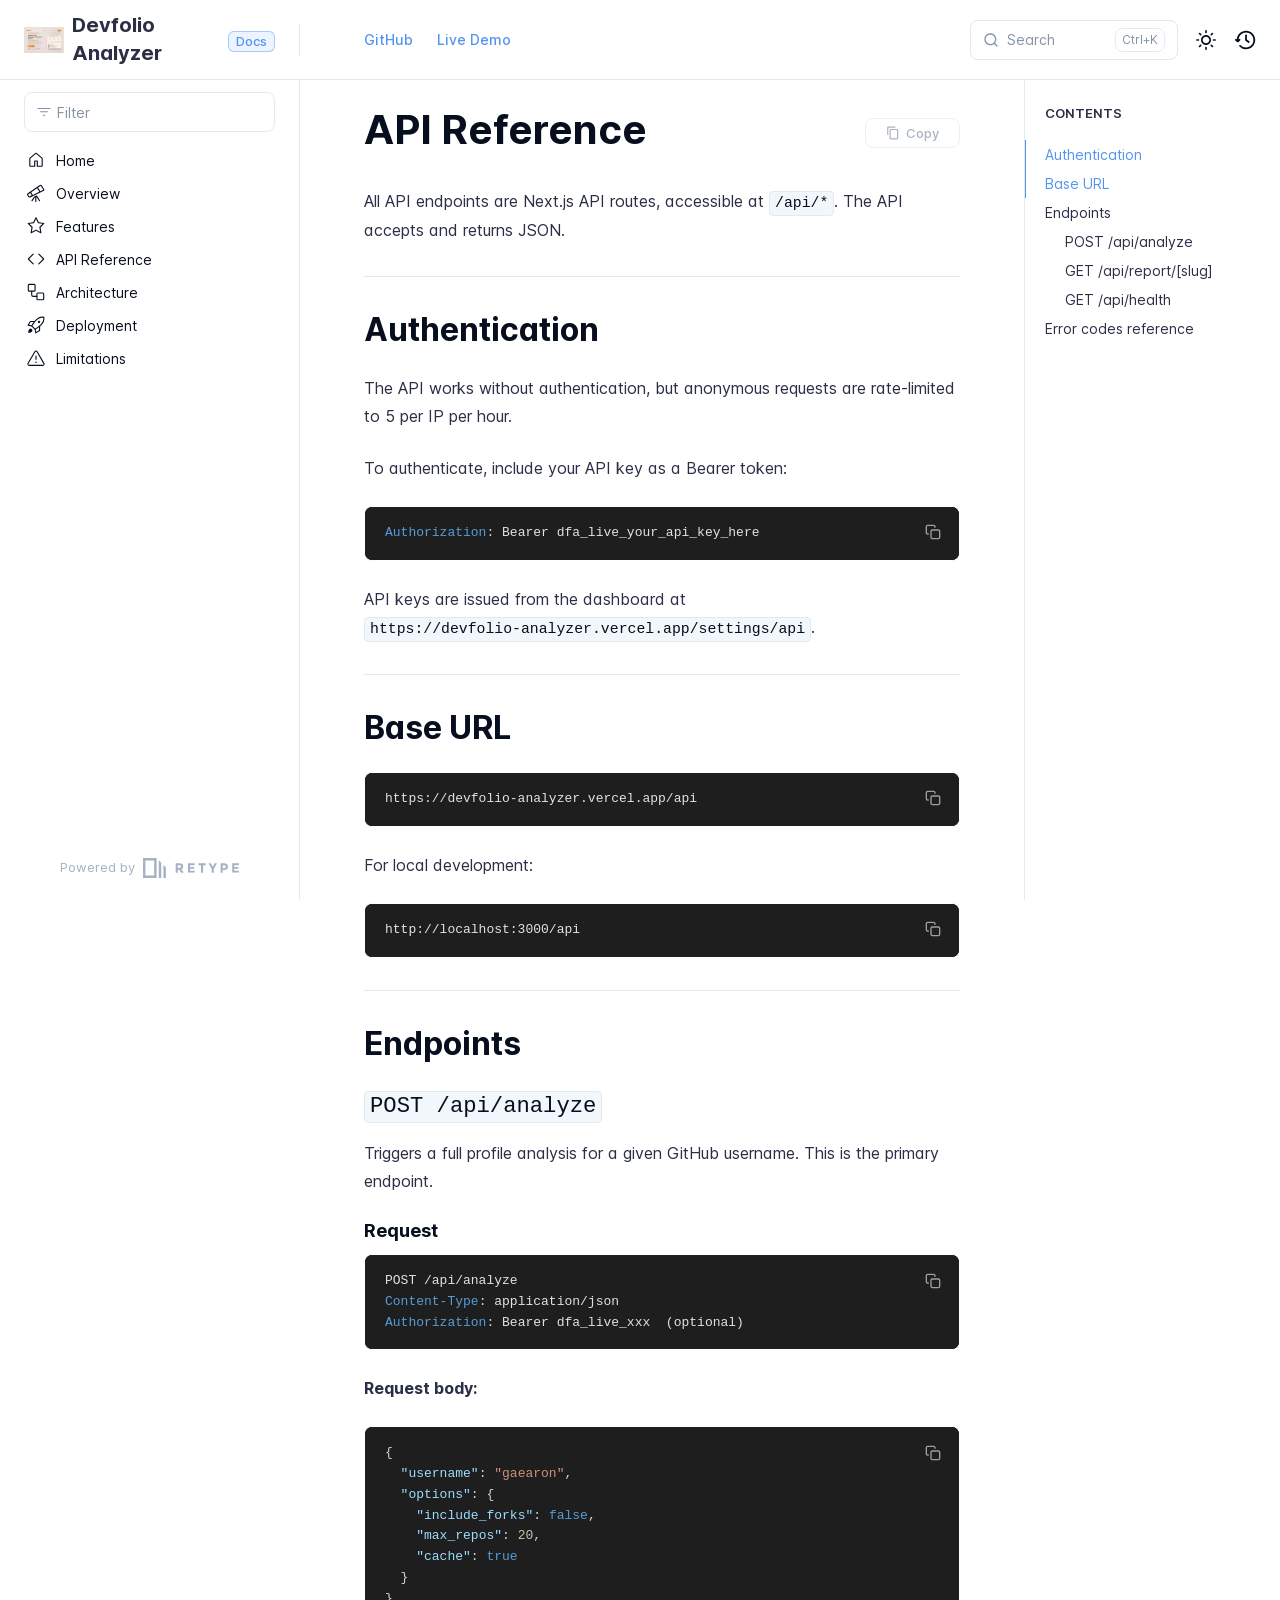
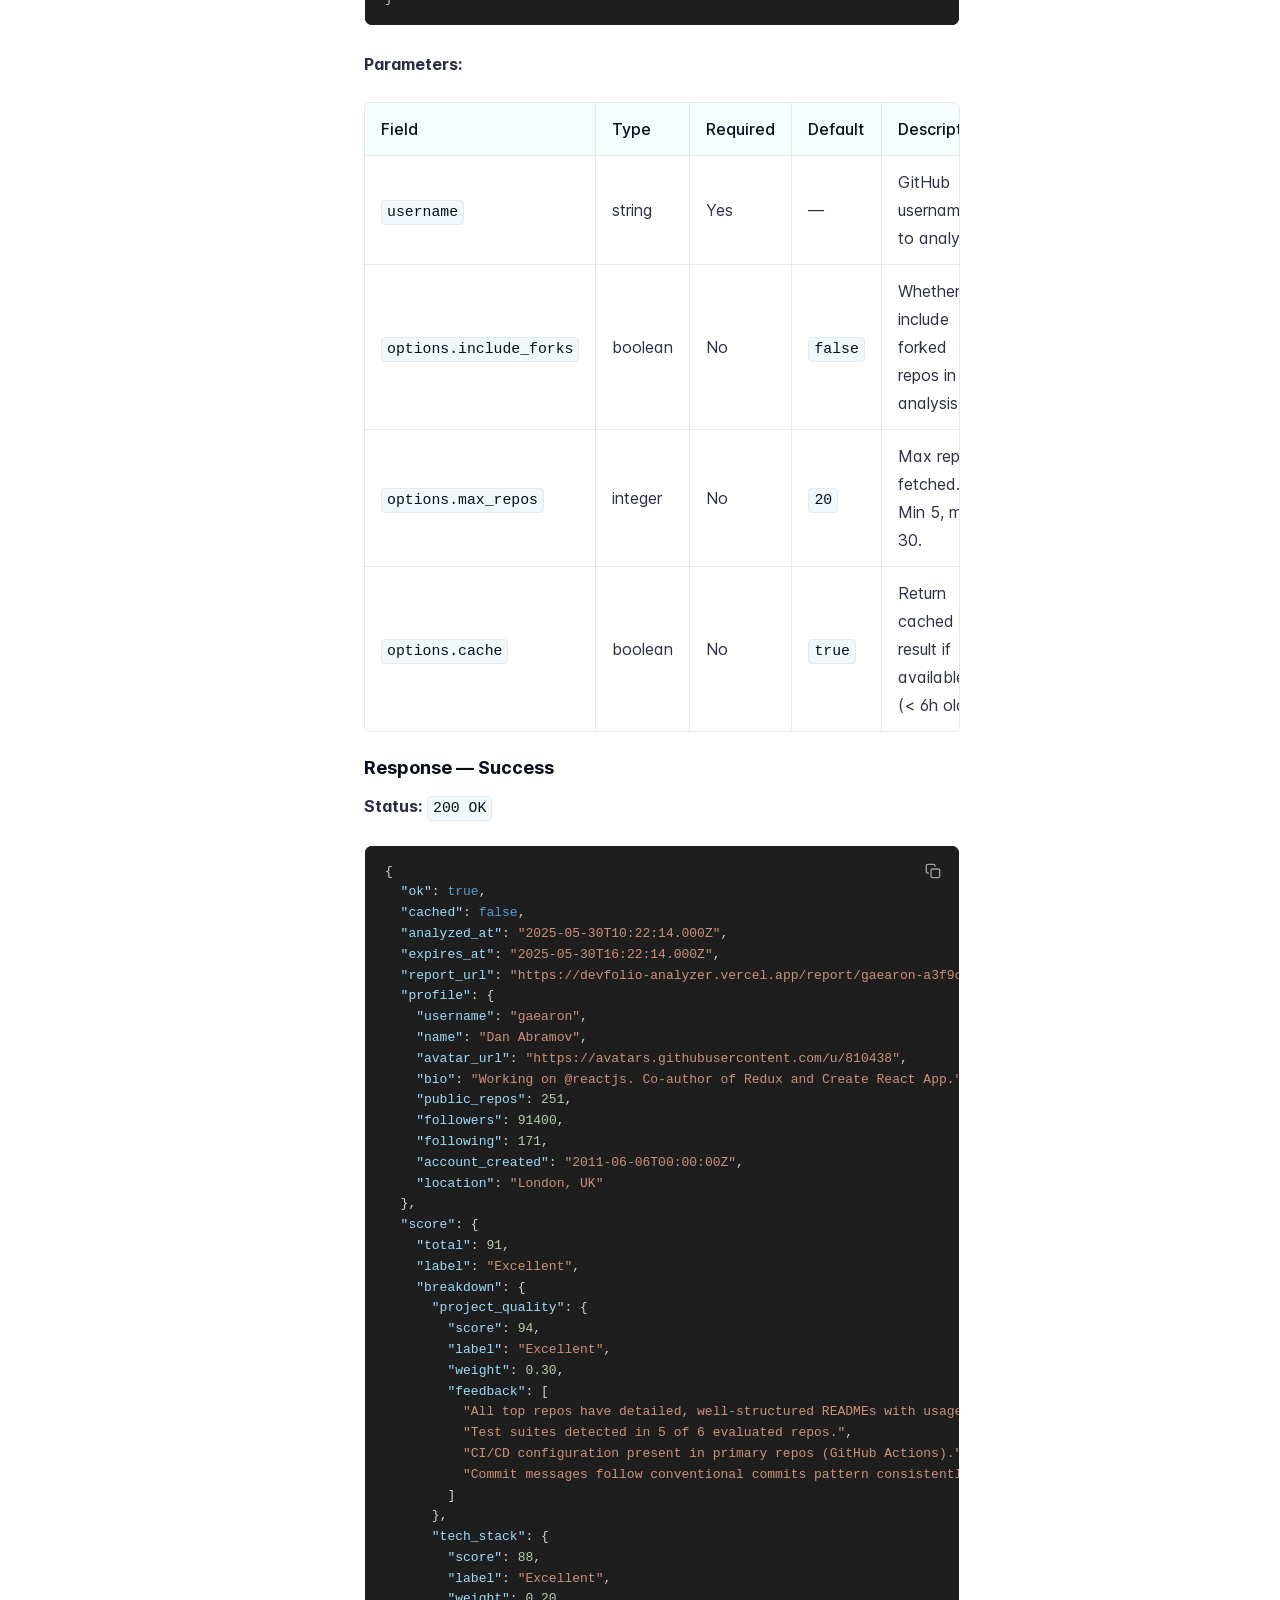
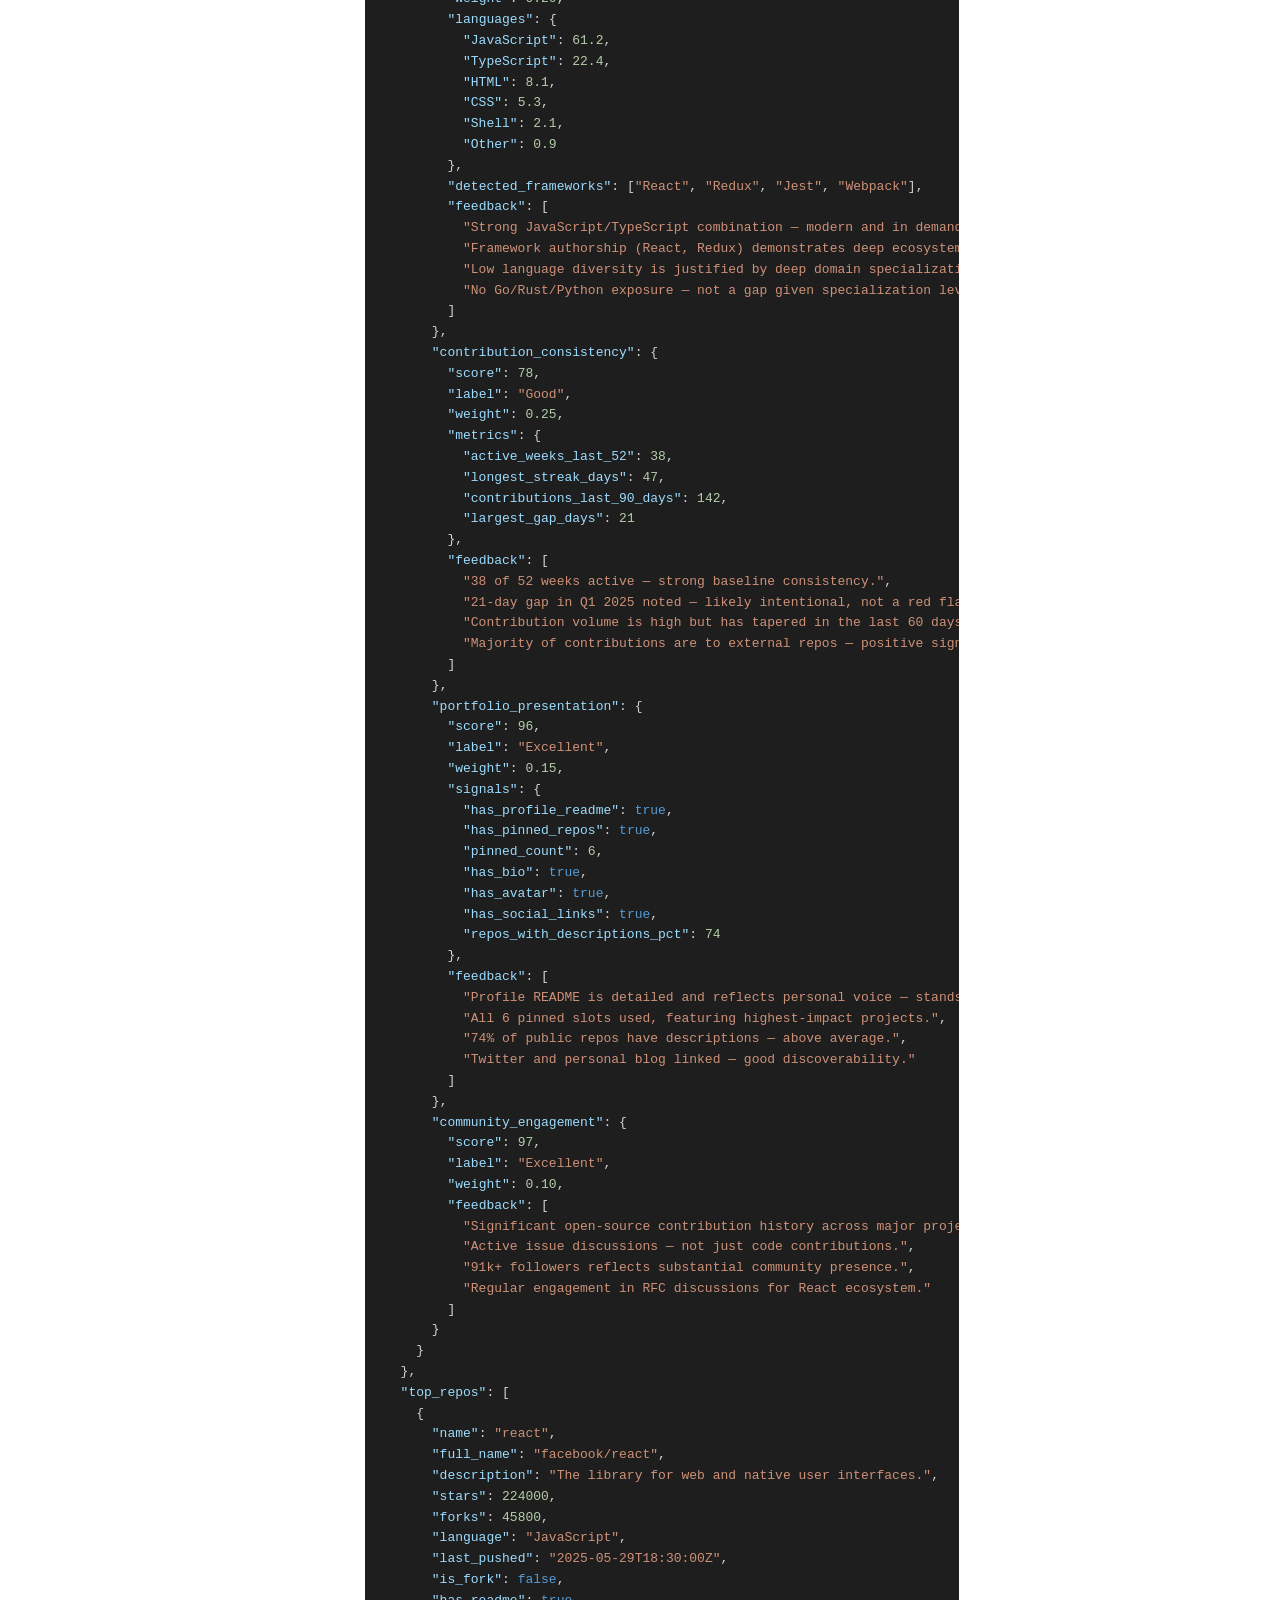
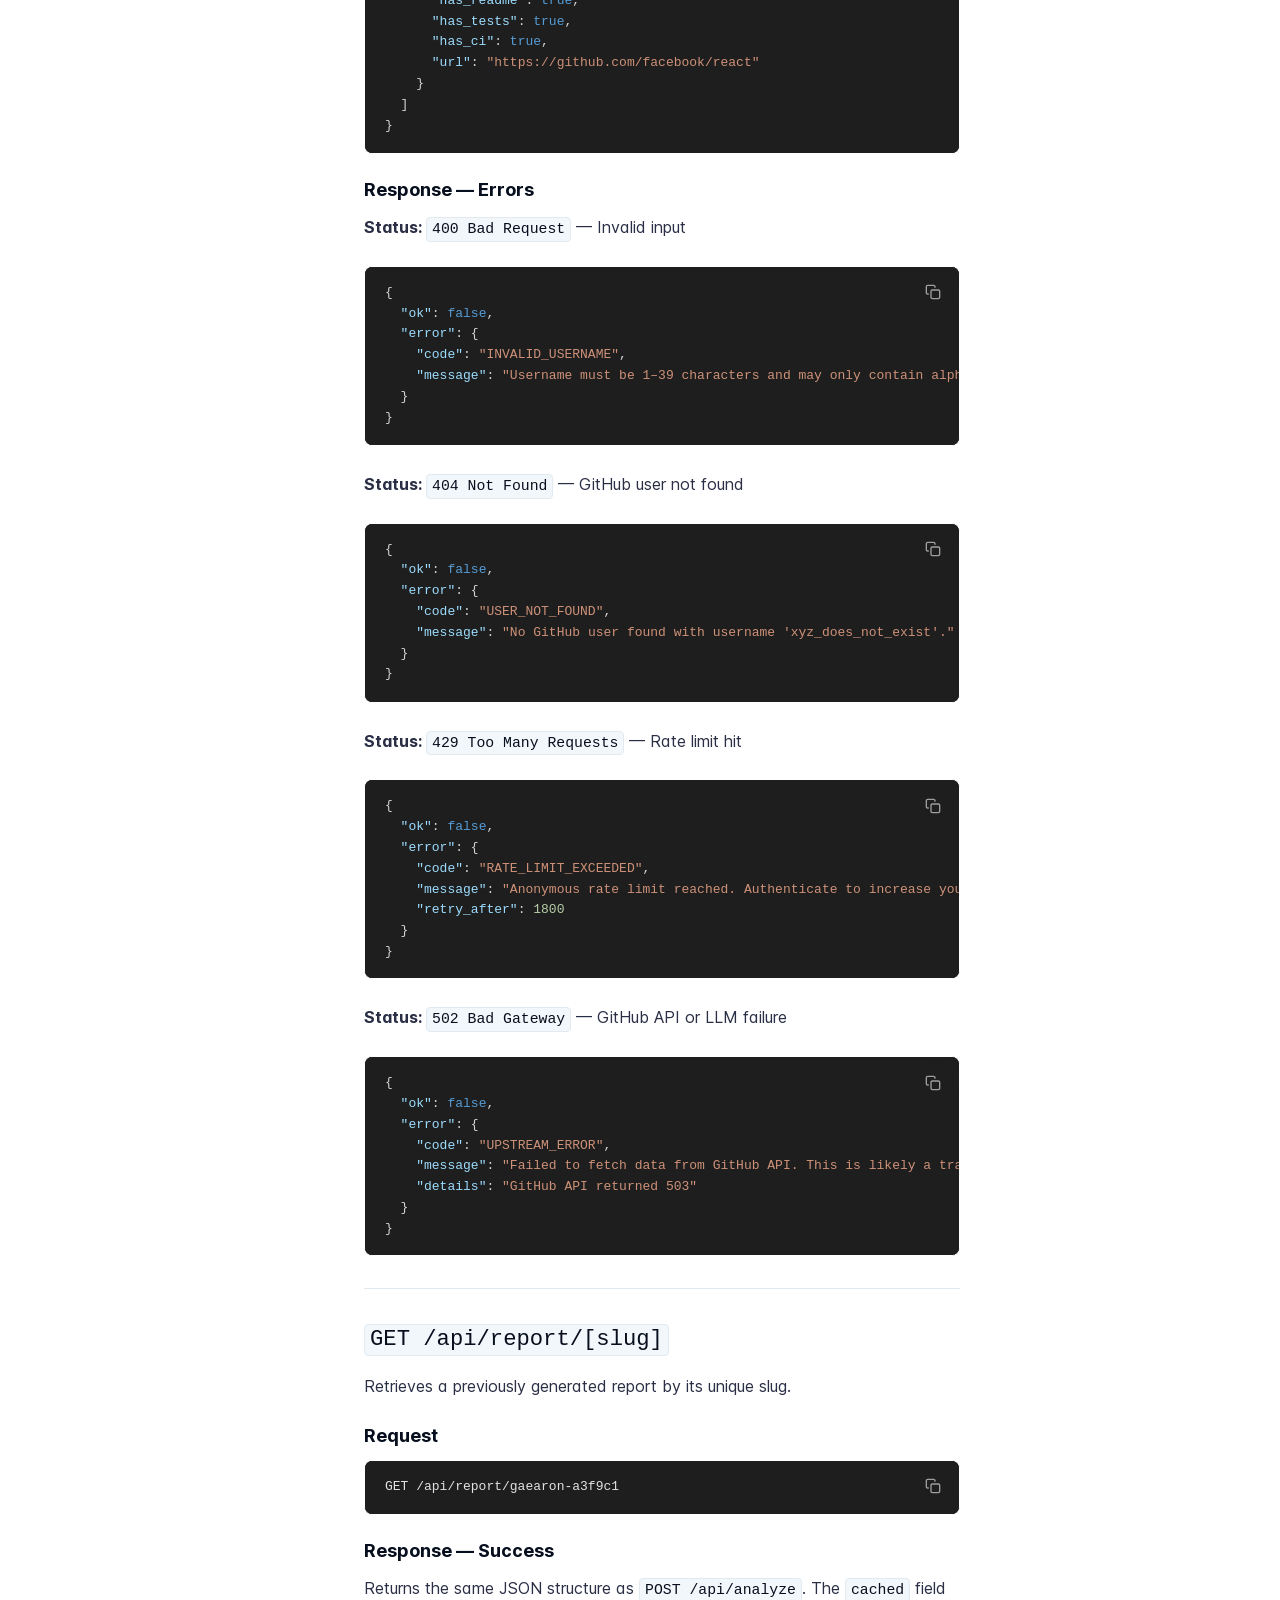
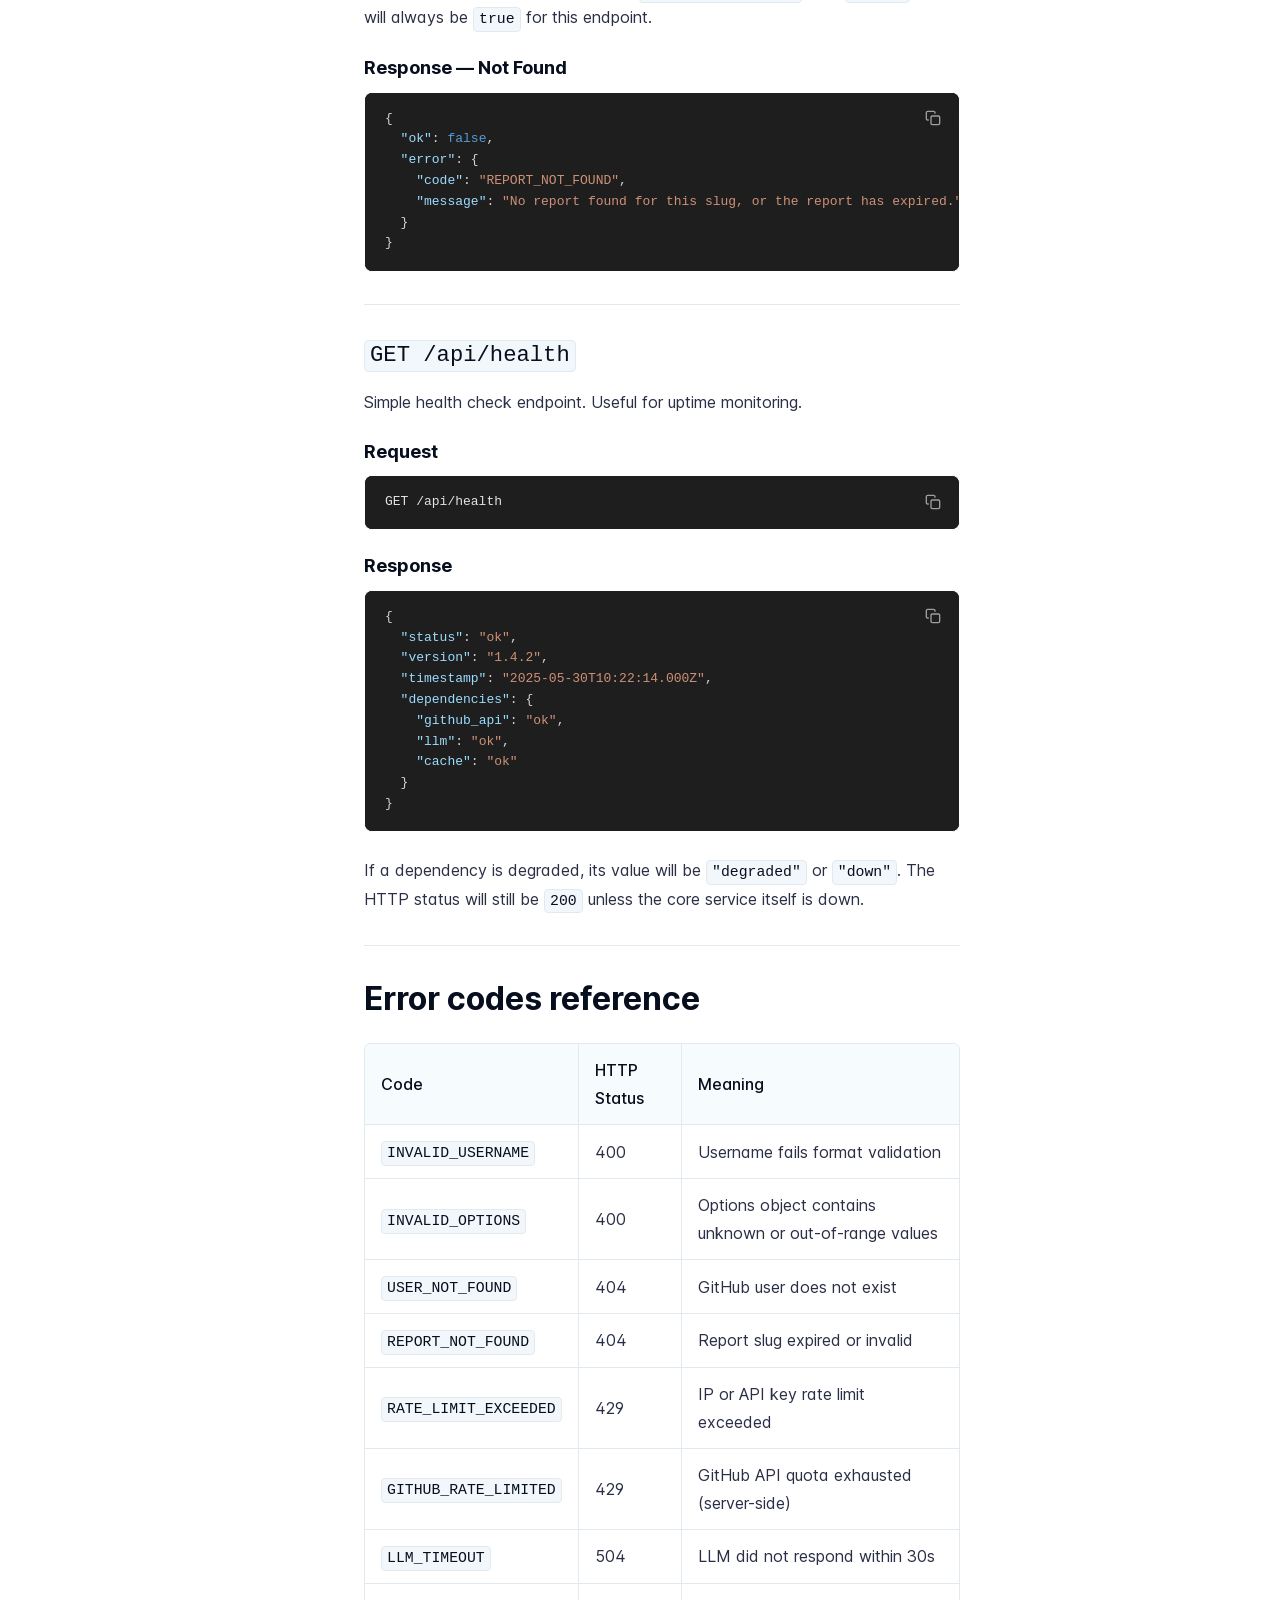
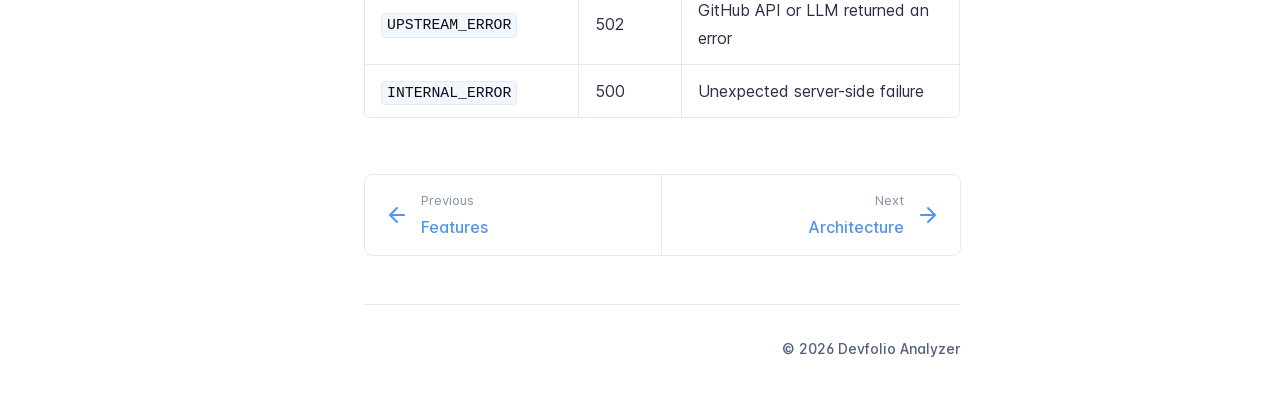
==== commit 9151ea18: "final fix logo + limitations" ====
--- a/.retype/api/index.html
+++ b/.retype/api/index.html
@@ -4,7 +4,7 @@
     <meta charset="UTF-8">
     <meta name="viewport" content="width=device-width,initial-scale=1">
     <meta name="color-scheme" content="light dark">
-    <meta name="turbo-cache-control" content="no-cache" data-turbo-track="reload" data-track-token="4.5.3.829089707901">
+    <meta name="turbo-cache-control" content="no-cache" data-turbo-track="reload" data-track-token="4.5.3.829091092126">
 
     <!-- See retype.com -->
     <meta name="generator" content="Retype 4.5.3">
@@ -37,12 +37,13 @@
 
     <script data-cfasync="false">(function(){var cl=document.documentElement.classList,ls=localStorage.getItem("retype_scheme"),hd=cl.contains("dark"),hl=cl.contains("light"),wm=window.matchMedia&&window.matchMedia("(prefers-color-scheme: dark)").matches;if(ls==="dark"||(!ls&&wm&&!hd&&!hl)){cl.remove("light");cl.add("dark")}else if(ls==="light"||(!ls&&!wm&&!hd&&!hl)){cl.remove("dark");cl.add("light")}})();</script>
 
-    <link href="../resources/css/retype.css?v=4.5.3.829089707901" rel="stylesheet">
-
-    <script data-cfasync="false" src="../resources/js/config.js?v=4.5.3.829089707901" data-turbo-eval="false" defer></script>
+    <link id="retype-favicon" rel="icon" href="../static/favicon.png" />
+    <link href="../resources/css/retype.css?v=4.5.3.829091092126" rel="stylesheet">
+
+    <script data-cfasync="false" src="../resources/js/config.js?v=4.5.3.829091092126" data-turbo-eval="false" defer></script>
     <script data-cfasync="false" src="../resources/js/retype.js?v=4.5.3" data-turbo-eval="false" defer></script>
-    <script id="lunr-js" data-cfasync="false" src="../resources/js/lunr.js?v=4.5.3.829089707901" data-turbo-eval="false" defer></script>
-    <script id="prism-js" data-cfasync="false" src="../resources/js/prism.js?v=4.5.3.829089707901" defer></script>
+    <script id="lunr-js" data-cfasync="false" src="../resources/js/lunr.js?v=4.5.3.829091092126" data-turbo-eval="false" defer></script>
+    <script id="prism-js" data-cfasync="false" src="../resources/js/prism.js?v=4.5.3.829091092126" defer></script>
 </head>
 <body>
     <div id="retype-app" class="relative text-base antialiased text-base-text bg-base-bg font-body">
@@ -58,6 +59,9 @@
             <div class="flex items-center justify-between h-full py-2 md:w-75">
                 <div class="flex items-center px-2 md:px-6">
                     <a id="retype-branding-logo" href="https://devfolioanalyzer.vercel.app/" class="flex items-center leading-snug text-xl">
+                        <span class="w-10 mr-2 grow-0 shrink-0 overflow-hidden">
+                            <img class="max-h-10 md:inline-block" src="../static/devfolioanalyzer.png" alt="" width="60" height="40">
+                        </span>
                         <span class="dark:text-white font-bold line-clamp-1 md:line-clamp-2">Devfolio Analyzer</span>
                     </a><span id="retype-branding-label" class="inline-flex mt-1 px-2 py-1 ml-4 text-xs font-medium leading-none items-center rounded-md bg-branding-label-bg text-branding-label-text ring-1 ring-branding-label-border ring-inset md:inline-block">Docs</span>
                 </div>
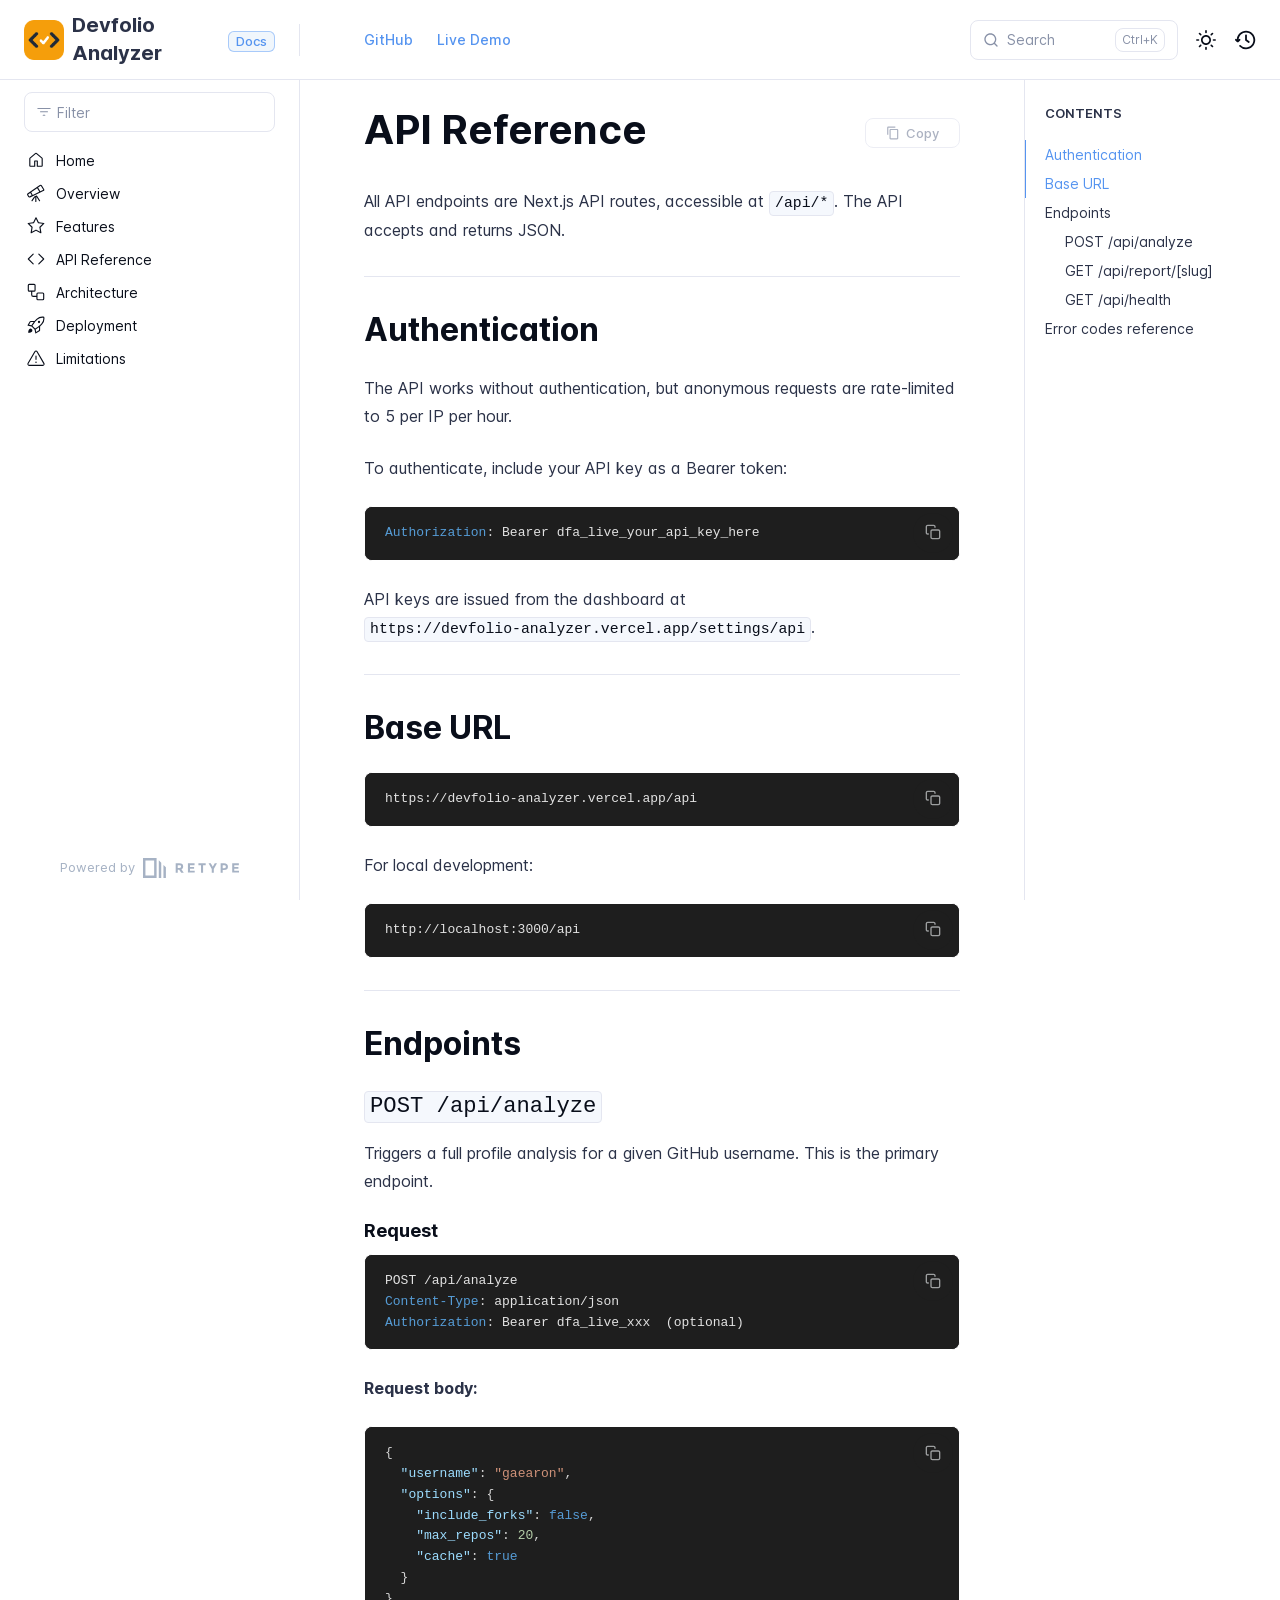
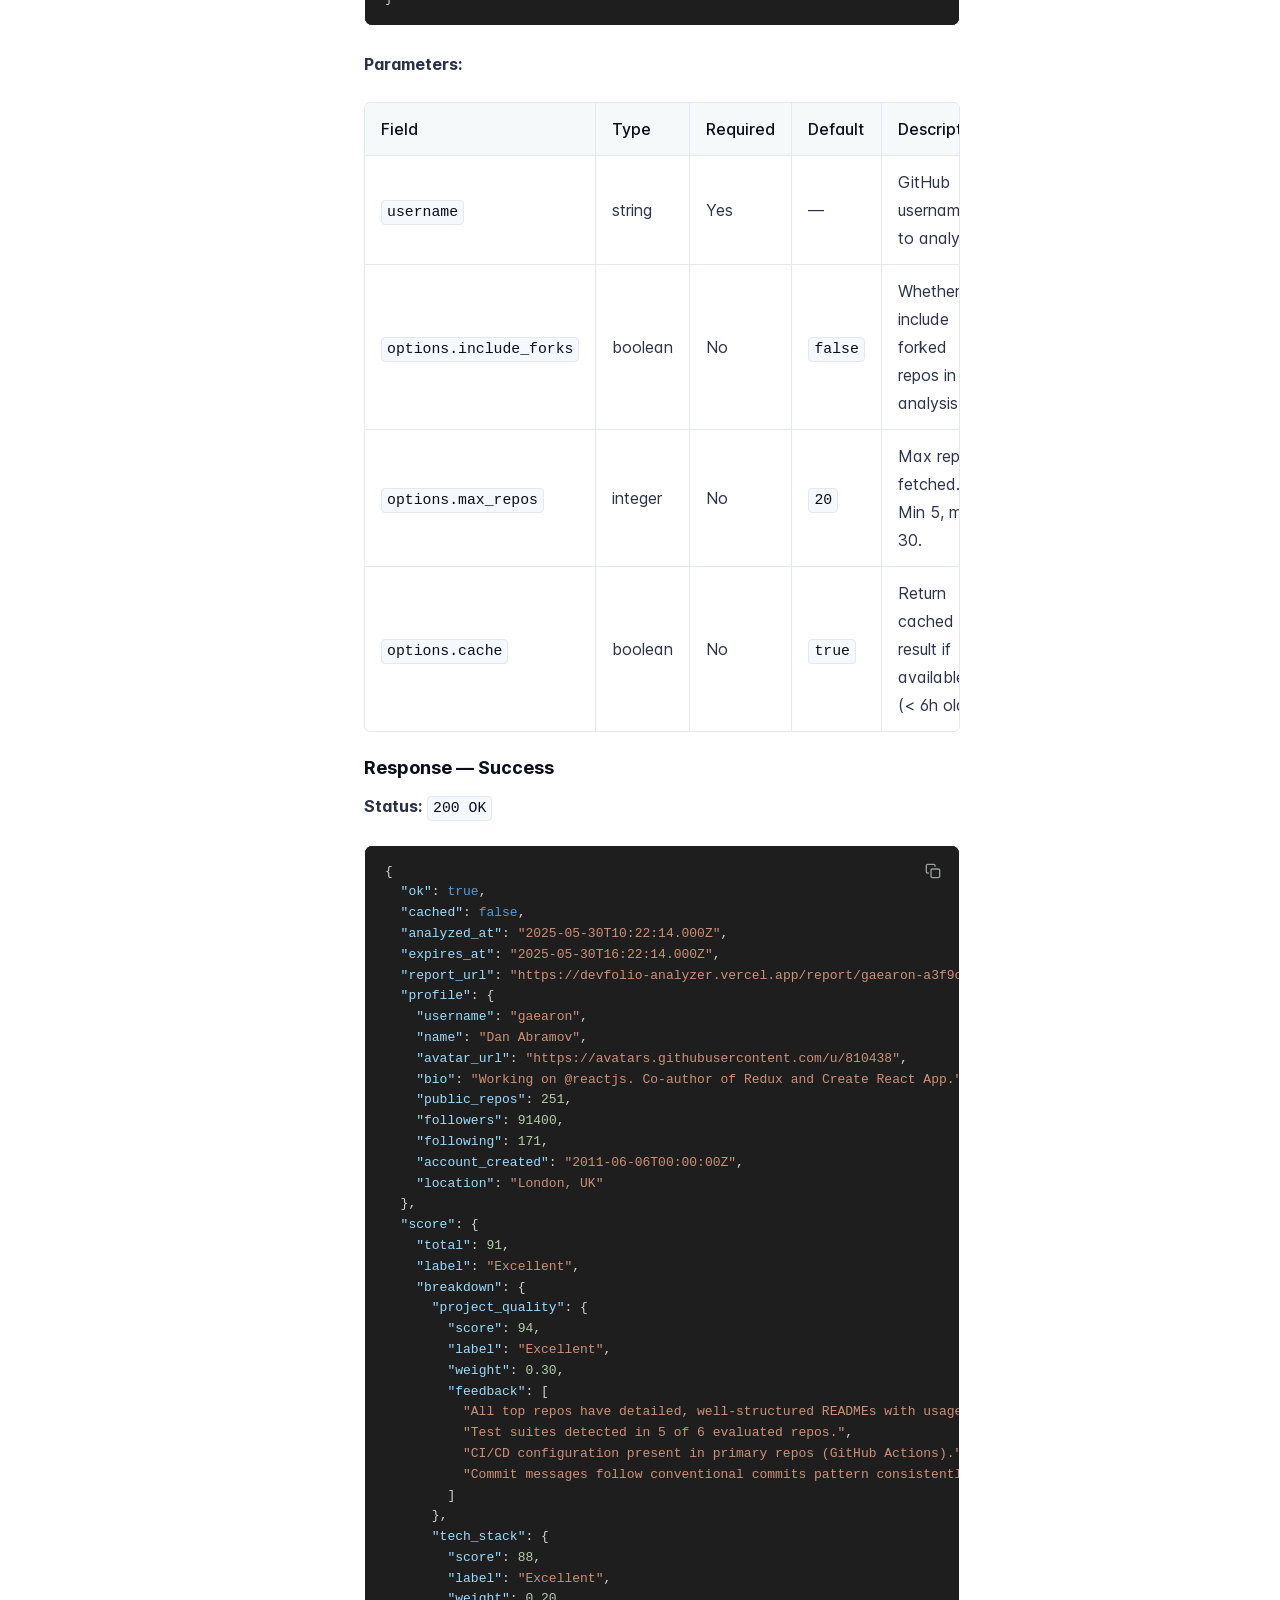
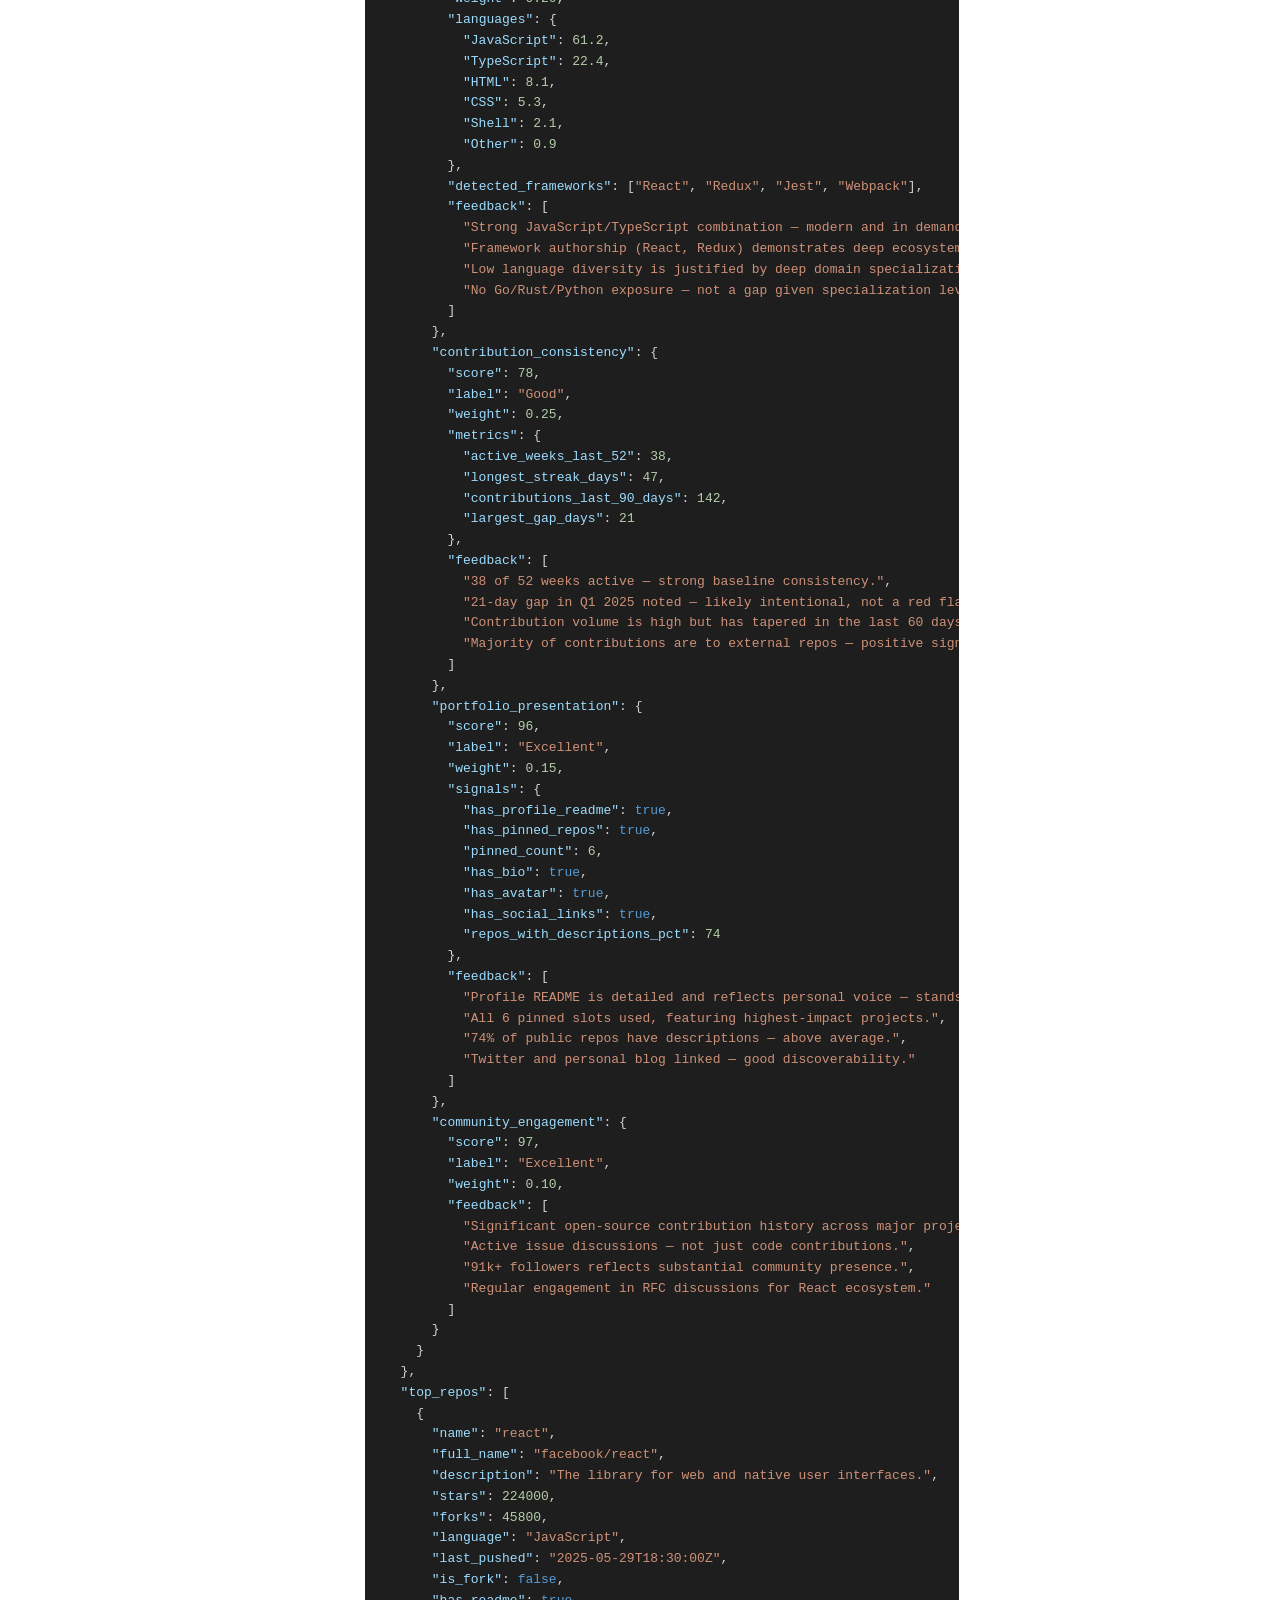
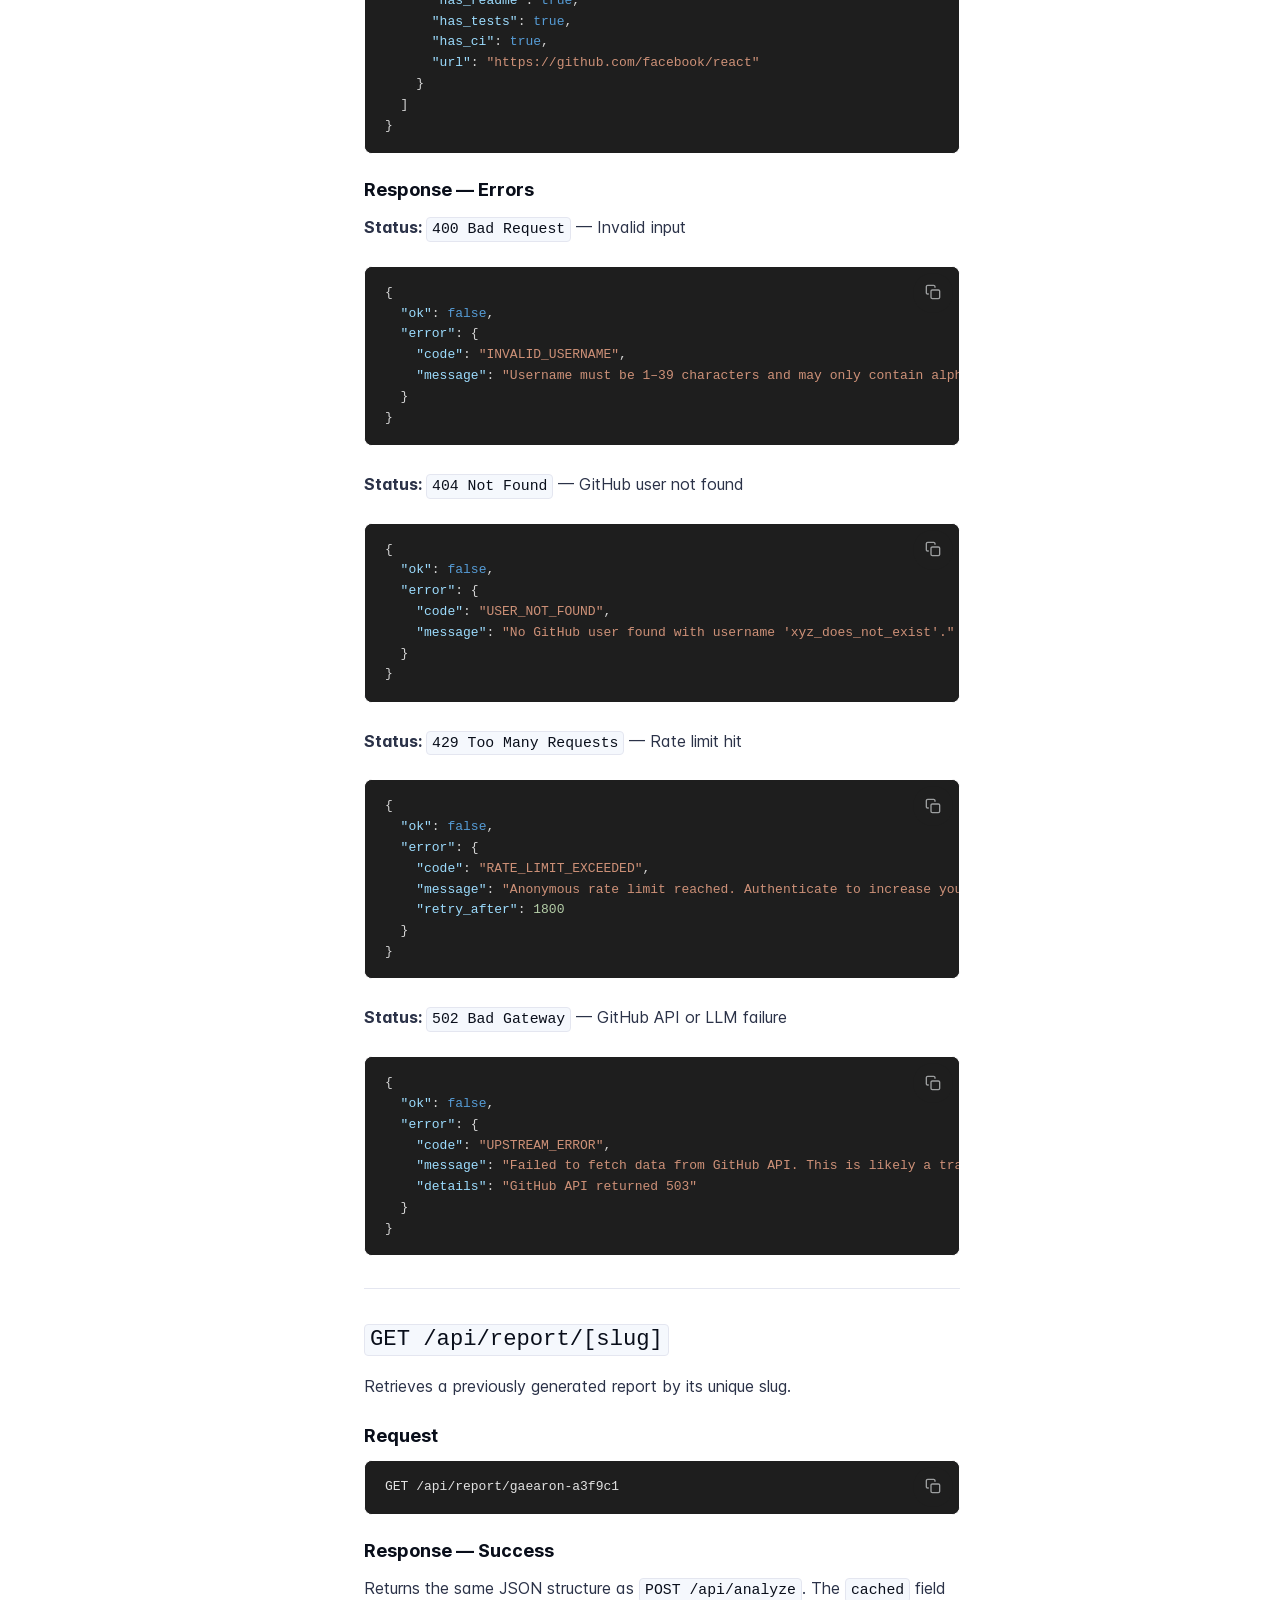
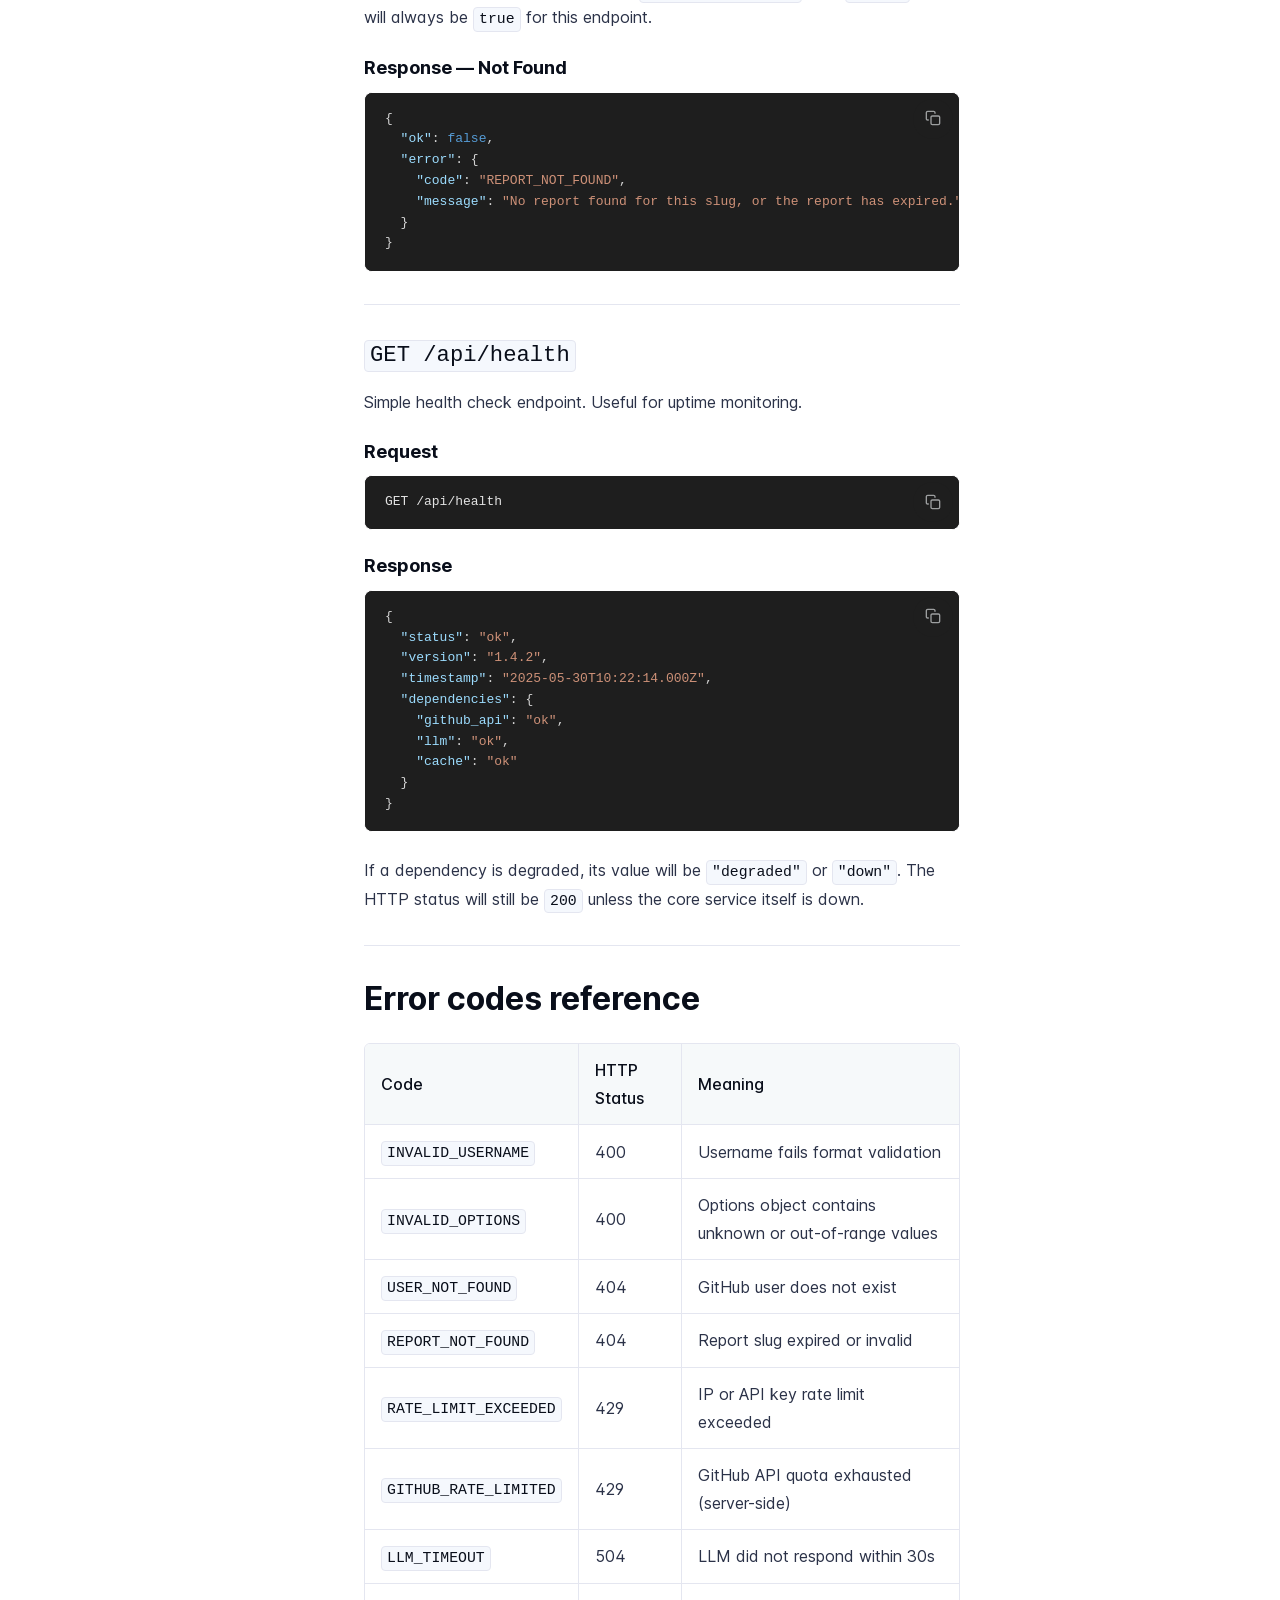
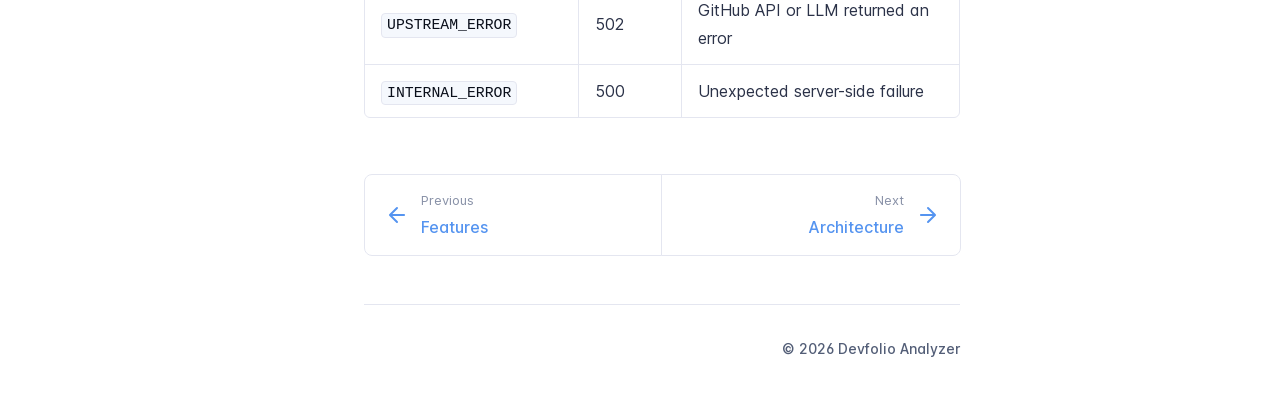
==== commit f9a6873d: "add preview image" ====
--- a/.retype/api/index.html
+++ b/.retype/api/index.html
@@ -4,7 +4,7 @@
     <meta charset="UTF-8">
     <meta name="viewport" content="width=device-width,initial-scale=1">
     <meta name="color-scheme" content="light dark">
-    <meta name="turbo-cache-control" content="no-cache" data-turbo-track="reload" data-track-token="4.5.3.829091092126">
+    <meta name="turbo-cache-control" content="no-cache" data-turbo-track="reload" data-track-token="4.5.3.829093376185">
 
     <!-- See retype.com -->
     <meta name="generator" content="Retype 4.5.3">
@@ -38,12 +38,12 @@
     <script data-cfasync="false">(function(){var cl=document.documentElement.classList,ls=localStorage.getItem("retype_scheme"),hd=cl.contains("dark"),hl=cl.contains("light"),wm=window.matchMedia&&window.matchMedia("(prefers-color-scheme: dark)").matches;if(ls==="dark"||(!ls&&wm&&!hd&&!hl)){cl.remove("light");cl.add("dark")}else if(ls==="light"||(!ls&&!wm&&!hd&&!hl)){cl.remove("dark");cl.add("light")}})();</script>
 
     <link id="retype-favicon" rel="icon" href="../static/favicon.png" />
-    <link href="../resources/css/retype.css?v=4.5.3.829091092126" rel="stylesheet">
-
-    <script data-cfasync="false" src="../resources/js/config.js?v=4.5.3.829091092126" data-turbo-eval="false" defer></script>
+    <link href="../resources/css/retype.css?v=4.5.3.829093376185" rel="stylesheet">
+
+    <script data-cfasync="false" src="../resources/js/config.js?v=4.5.3.829093376185" data-turbo-eval="false" defer></script>
     <script data-cfasync="false" src="../resources/js/retype.js?v=4.5.3" data-turbo-eval="false" defer></script>
-    <script id="lunr-js" data-cfasync="false" src="../resources/js/lunr.js?v=4.5.3.829091092126" data-turbo-eval="false" defer></script>
-    <script id="prism-js" data-cfasync="false" src="../resources/js/prism.js?v=4.5.3.829091092126" defer></script>
+    <script id="lunr-js" data-cfasync="false" src="../resources/js/lunr.js?v=4.5.3.829093376185" data-turbo-eval="false" defer></script>
+    <script id="prism-js" data-cfasync="false" src="../resources/js/prism.js?v=4.5.3.829093376185" defer></script>
 </head>
 <body>
     <div id="retype-app" class="relative text-base antialiased text-base-text bg-base-bg font-body">
@@ -60,7 +60,7 @@
                 <div class="flex items-center px-2 md:px-6">
                     <a id="retype-branding-logo" href="https://devfolioanalyzer.vercel.app/" class="flex items-center leading-snug text-xl">
                         <span class="w-10 mr-2 grow-0 shrink-0 overflow-hidden">
-                            <img class="max-h-10 md:inline-block" src="../static/devfolioanalyzer.png" alt="" width="60" height="40">
+                            <img class="max-h-10 md:inline-block" src="../static/favicon.png" alt="" width="40" height="40">
                         </span>
                         <span class="dark:text-white font-bold line-clamp-1 md:line-clamp-2">Devfolio Analyzer</span>
                     </a><span id="retype-branding-label" class="inline-flex mt-1 px-2 py-1 ml-4 text-xs font-medium leading-none items-center rounded-md bg-branding-label-bg text-branding-label-text ring-1 ring-branding-label-border ring-inset md:inline-block">Docs</span>
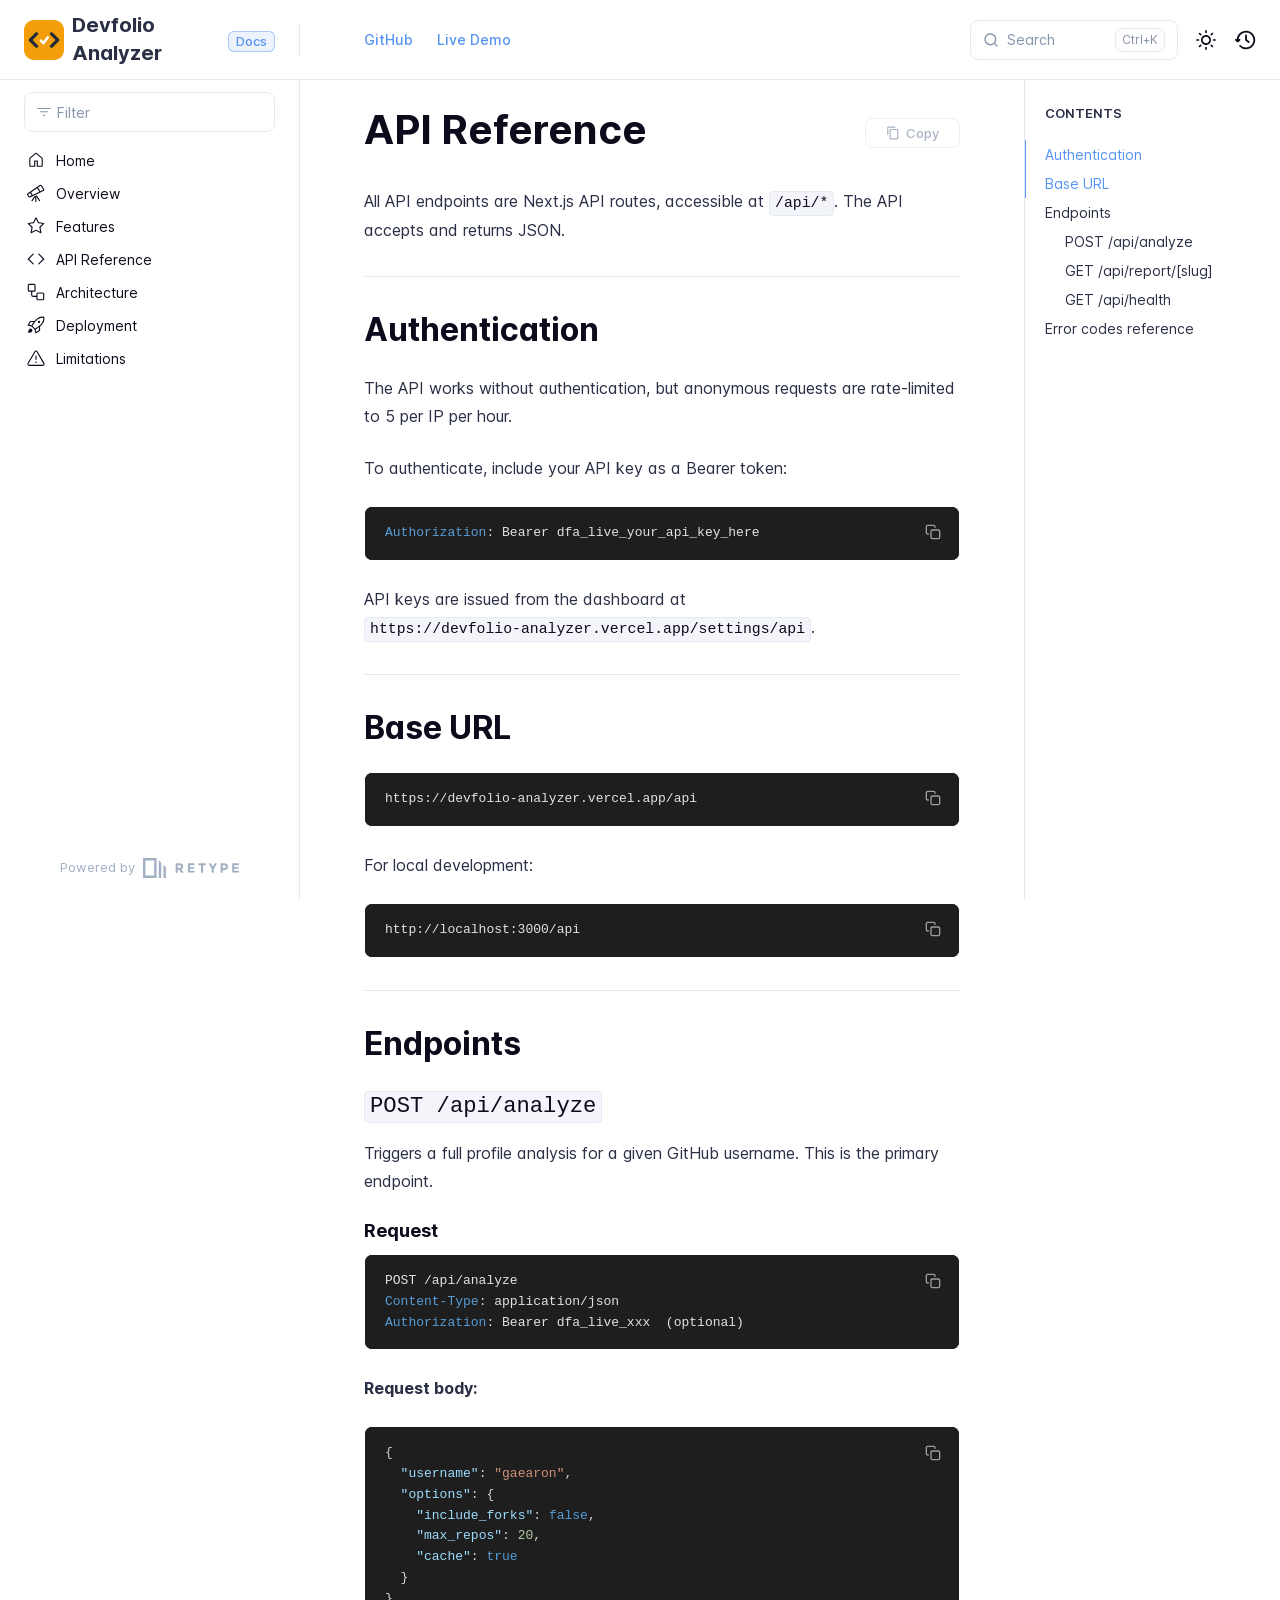
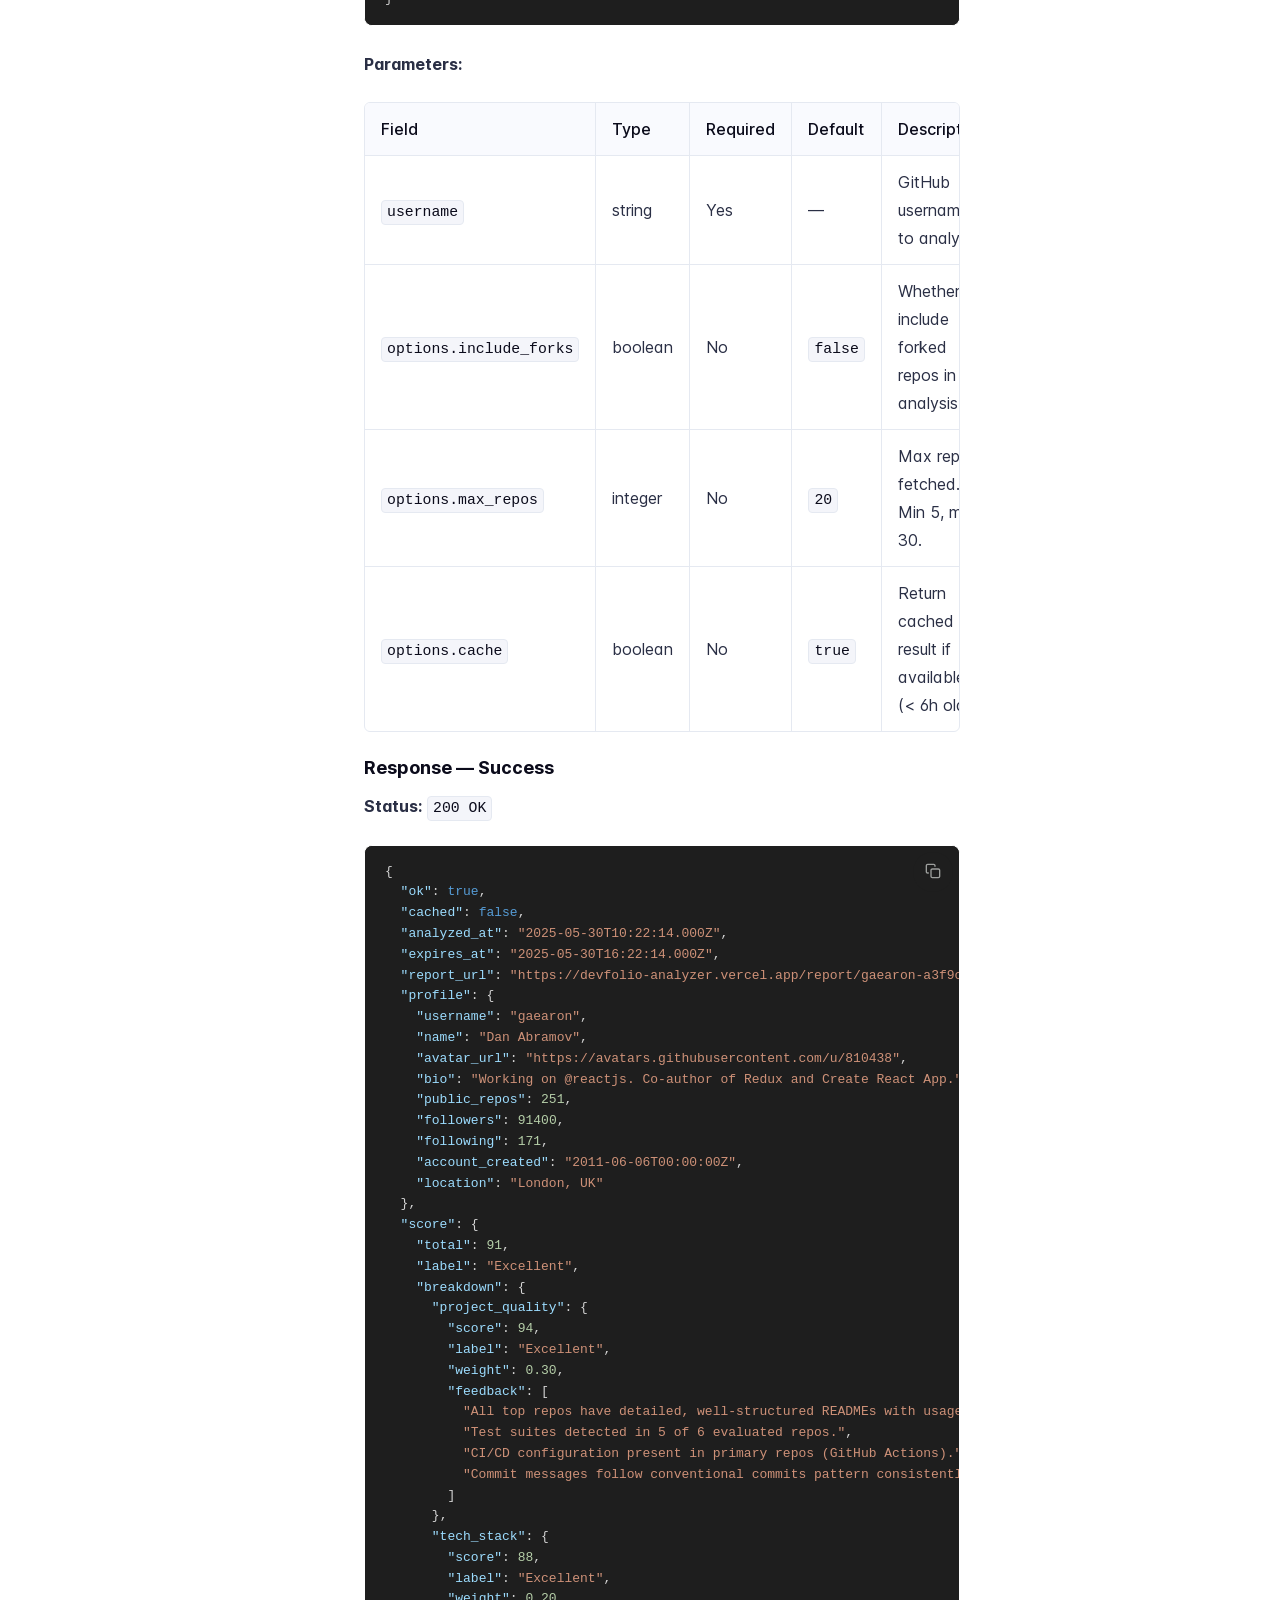
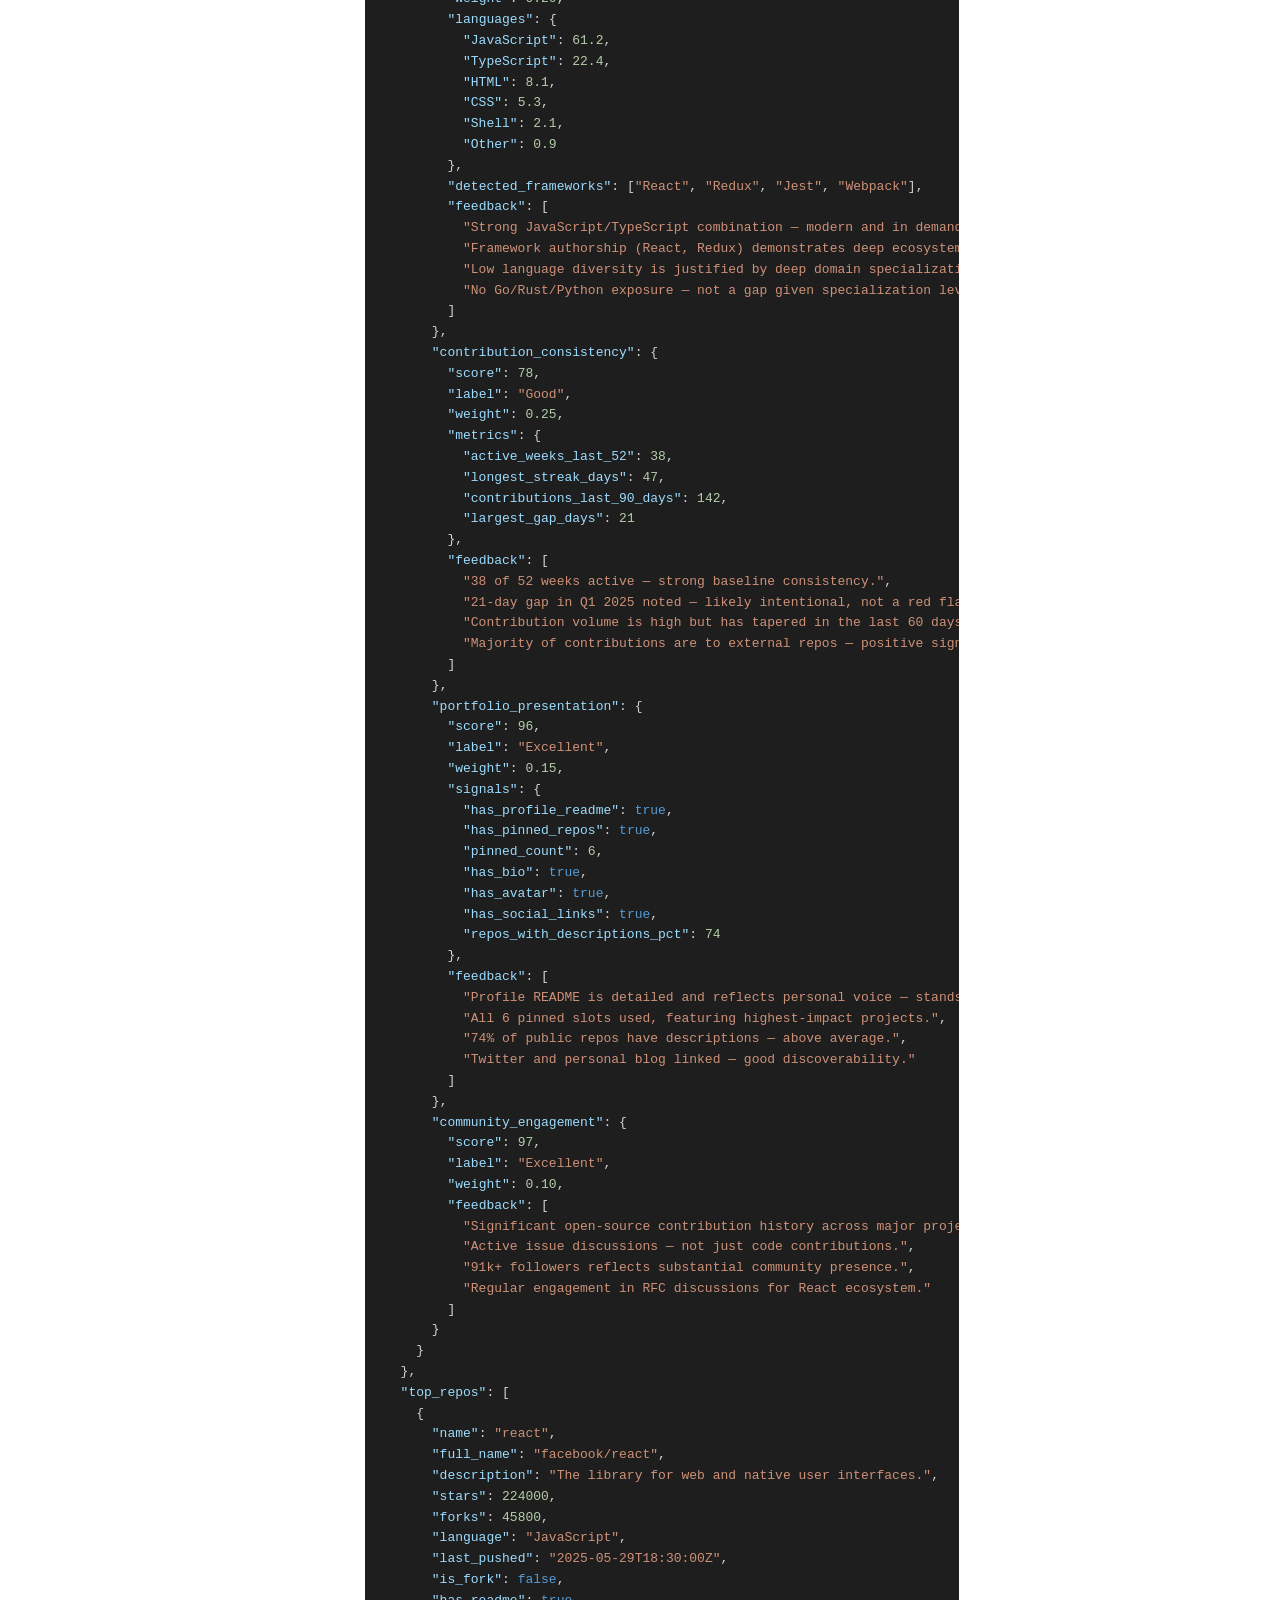
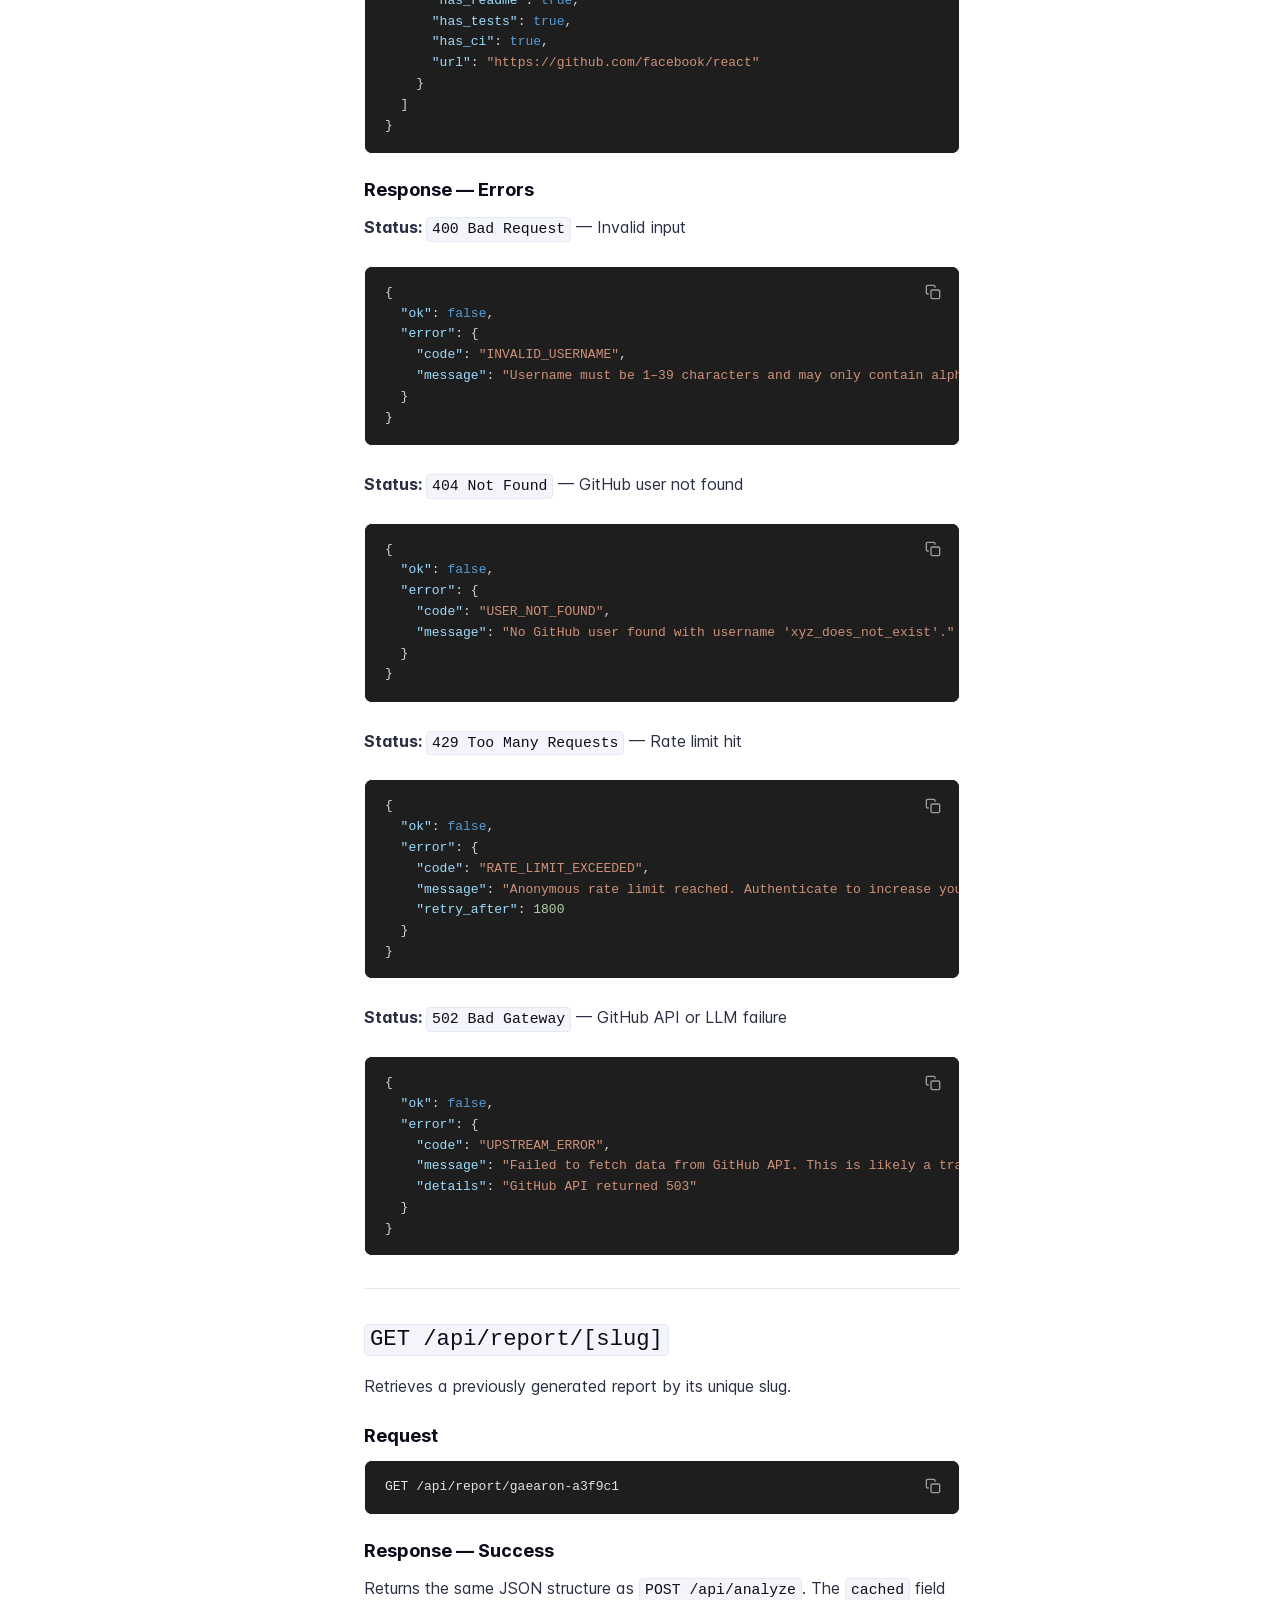
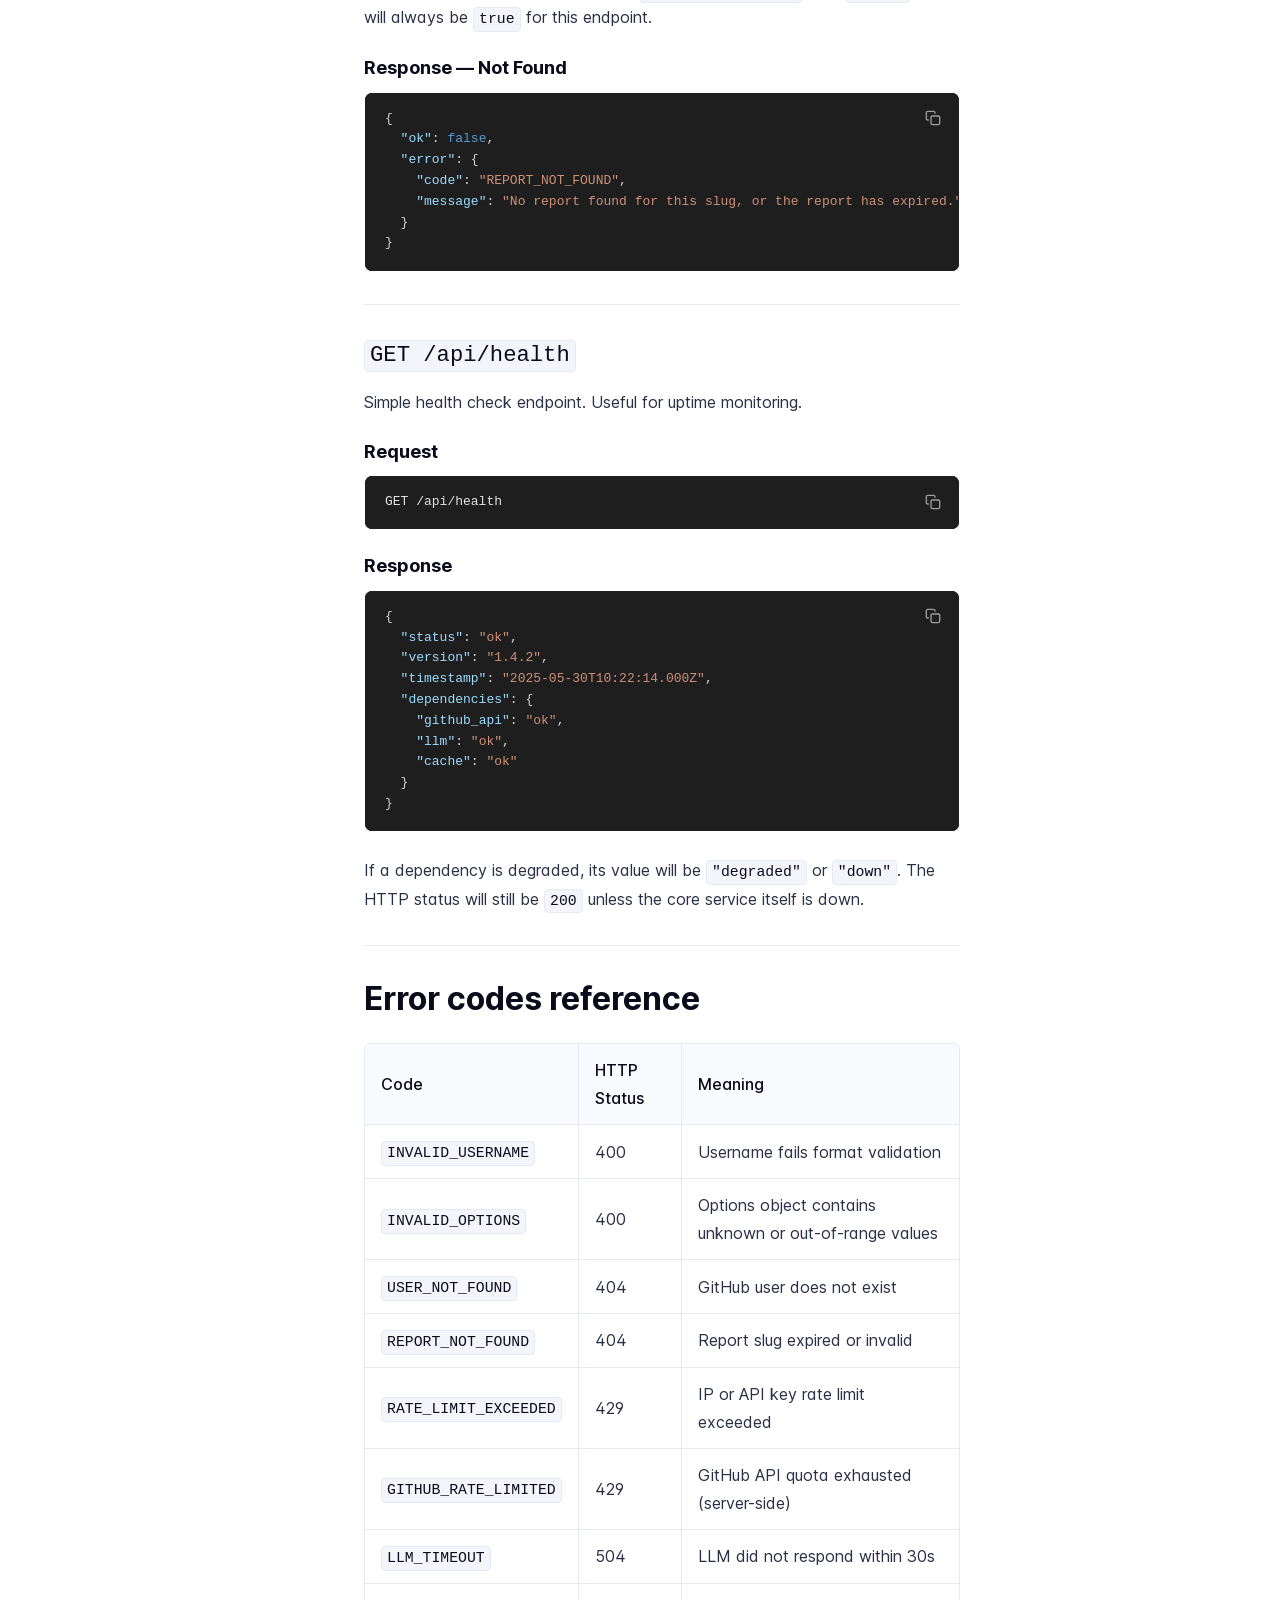
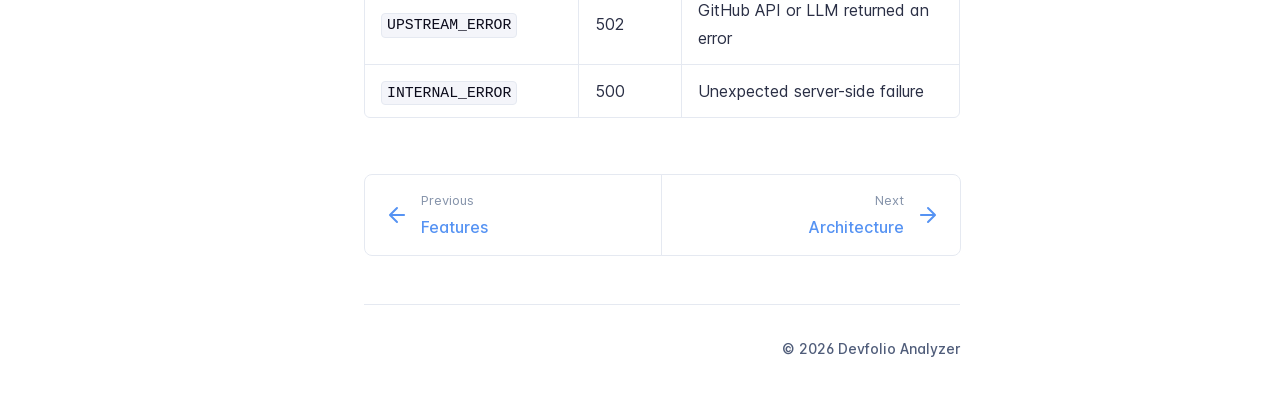
==== commit 48a15261: "fix preview image" ====
--- a/.retype/api/index.html
+++ b/.retype/api/index.html
@@ -4,7 +4,7 @@
     <meta charset="UTF-8">
     <meta name="viewport" content="width=device-width,initial-scale=1">
     <meta name="color-scheme" content="light dark">
-    <meta name="turbo-cache-control" content="no-cache" data-turbo-track="reload" data-track-token="4.5.3.829093376185">
+    <meta name="turbo-cache-control" content="no-cache" data-turbo-track="reload" data-track-token="4.5.3.829093431103">
 
     <!-- See retype.com -->
     <meta name="generator" content="Retype 4.5.3">
@@ -38,12 +38,12 @@
     <script data-cfasync="false">(function(){var cl=document.documentElement.classList,ls=localStorage.getItem("retype_scheme"),hd=cl.contains("dark"),hl=cl.contains("light"),wm=window.matchMedia&&window.matchMedia("(prefers-color-scheme: dark)").matches;if(ls==="dark"||(!ls&&wm&&!hd&&!hl)){cl.remove("light");cl.add("dark")}else if(ls==="light"||(!ls&&!wm&&!hd&&!hl)){cl.remove("dark");cl.add("light")}})();</script>
 
     <link id="retype-favicon" rel="icon" href="../static/favicon.png" />
-    <link href="../resources/css/retype.css?v=4.5.3.829093376185" rel="stylesheet">
-
-    <script data-cfasync="false" src="../resources/js/config.js?v=4.5.3.829093376185" data-turbo-eval="false" defer></script>
+    <link href="../resources/css/retype.css?v=4.5.3.829093431103" rel="stylesheet">
+
+    <script data-cfasync="false" src="../resources/js/config.js?v=4.5.3.829093431103" data-turbo-eval="false" defer></script>
     <script data-cfasync="false" src="../resources/js/retype.js?v=4.5.3" data-turbo-eval="false" defer></script>
-    <script id="lunr-js" data-cfasync="false" src="../resources/js/lunr.js?v=4.5.3.829093376185" data-turbo-eval="false" defer></script>
-    <script id="prism-js" data-cfasync="false" src="../resources/js/prism.js?v=4.5.3.829093376185" defer></script>
+    <script id="lunr-js" data-cfasync="false" src="../resources/js/lunr.js?v=4.5.3.829093431103" data-turbo-eval="false" defer></script>
+    <script id="prism-js" data-cfasync="false" src="../resources/js/prism.js?v=4.5.3.829093431103" defer></script>
 </head>
 <body>
     <div id="retype-app" class="relative text-base antialiased text-base-text bg-base-bg font-body">
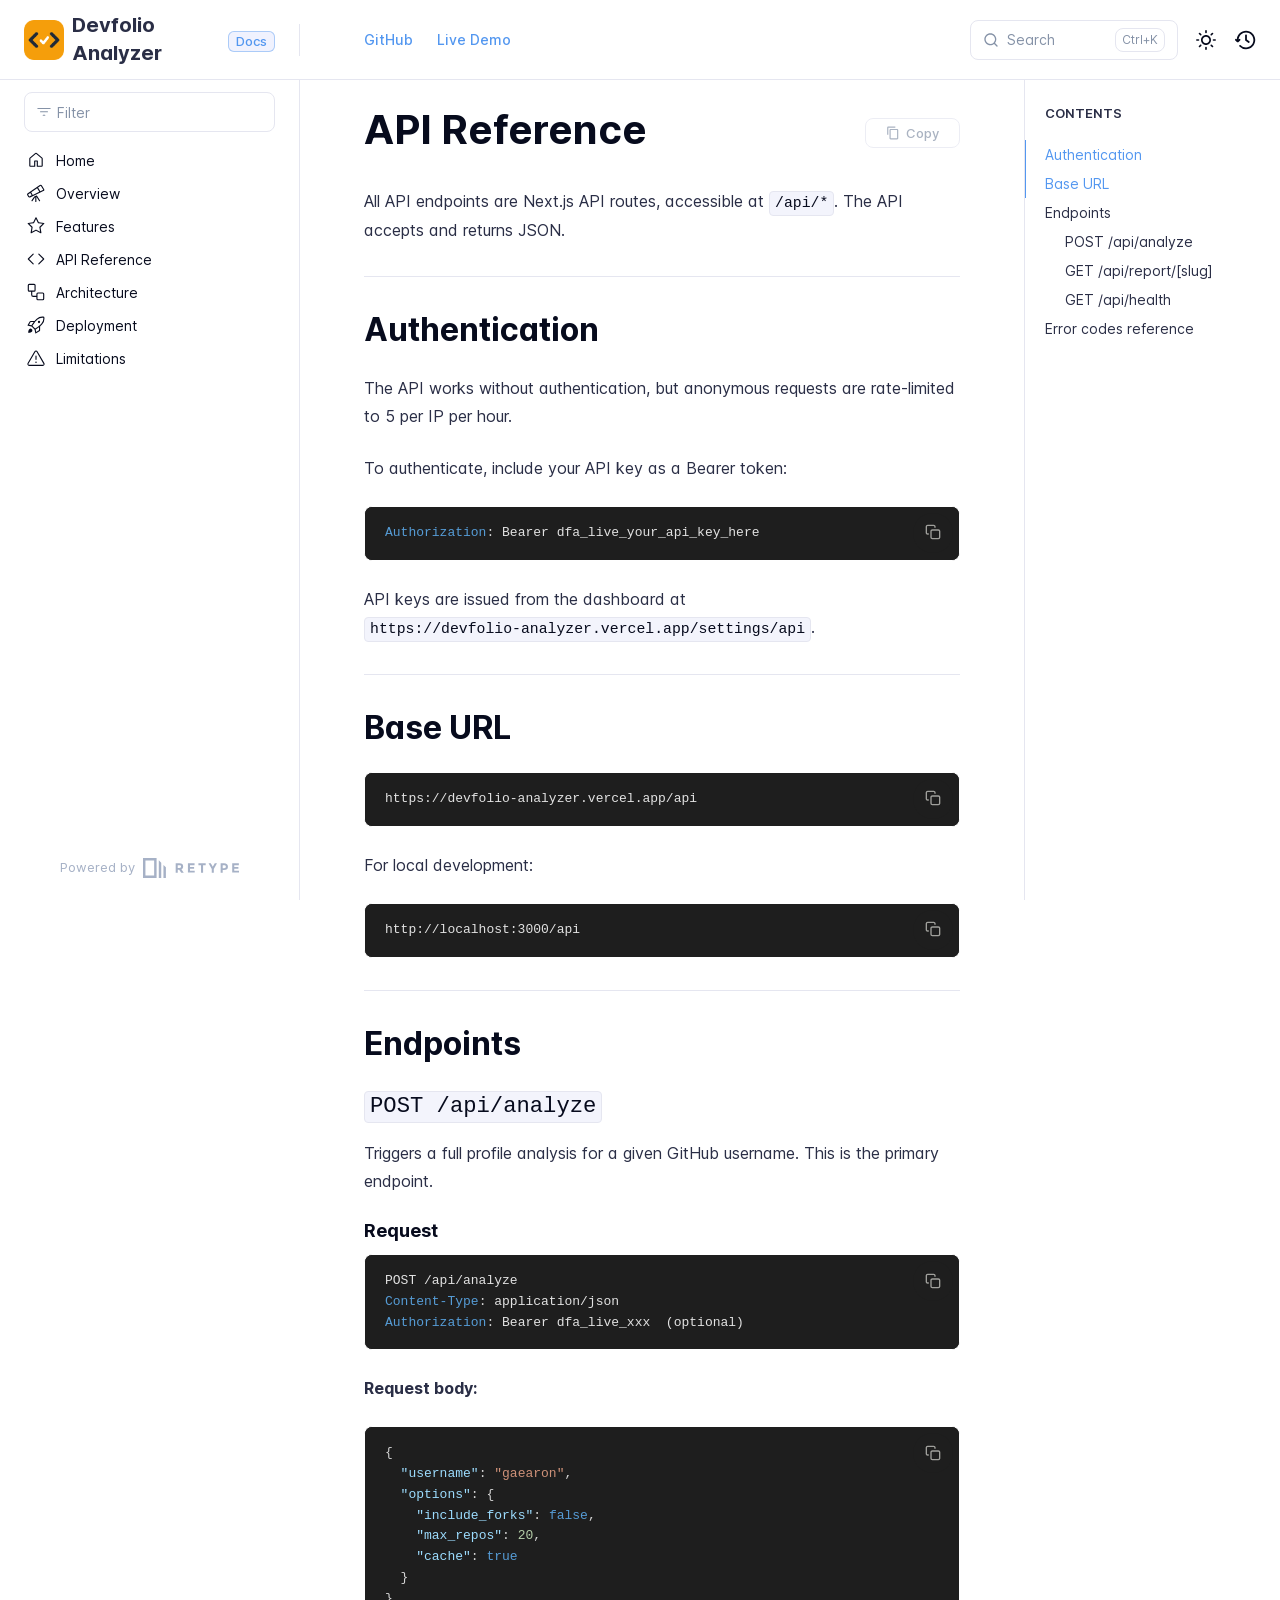
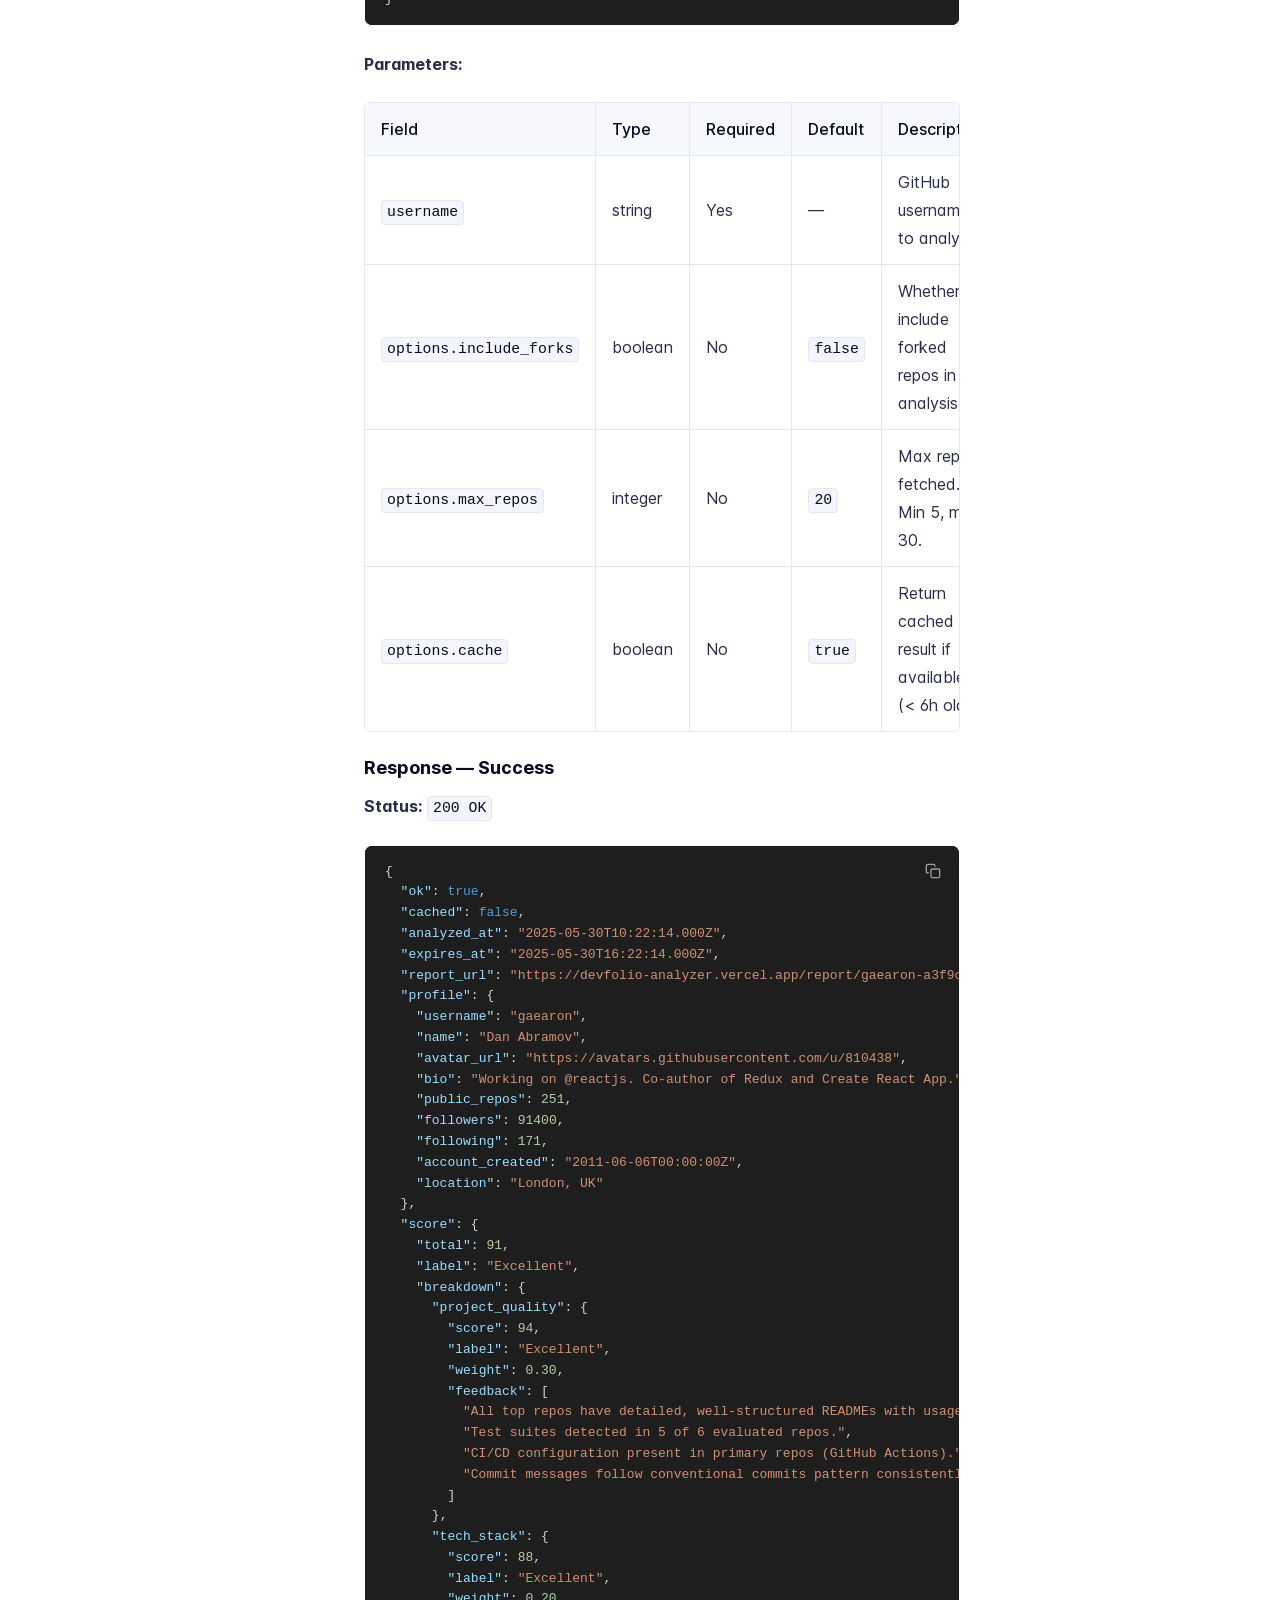
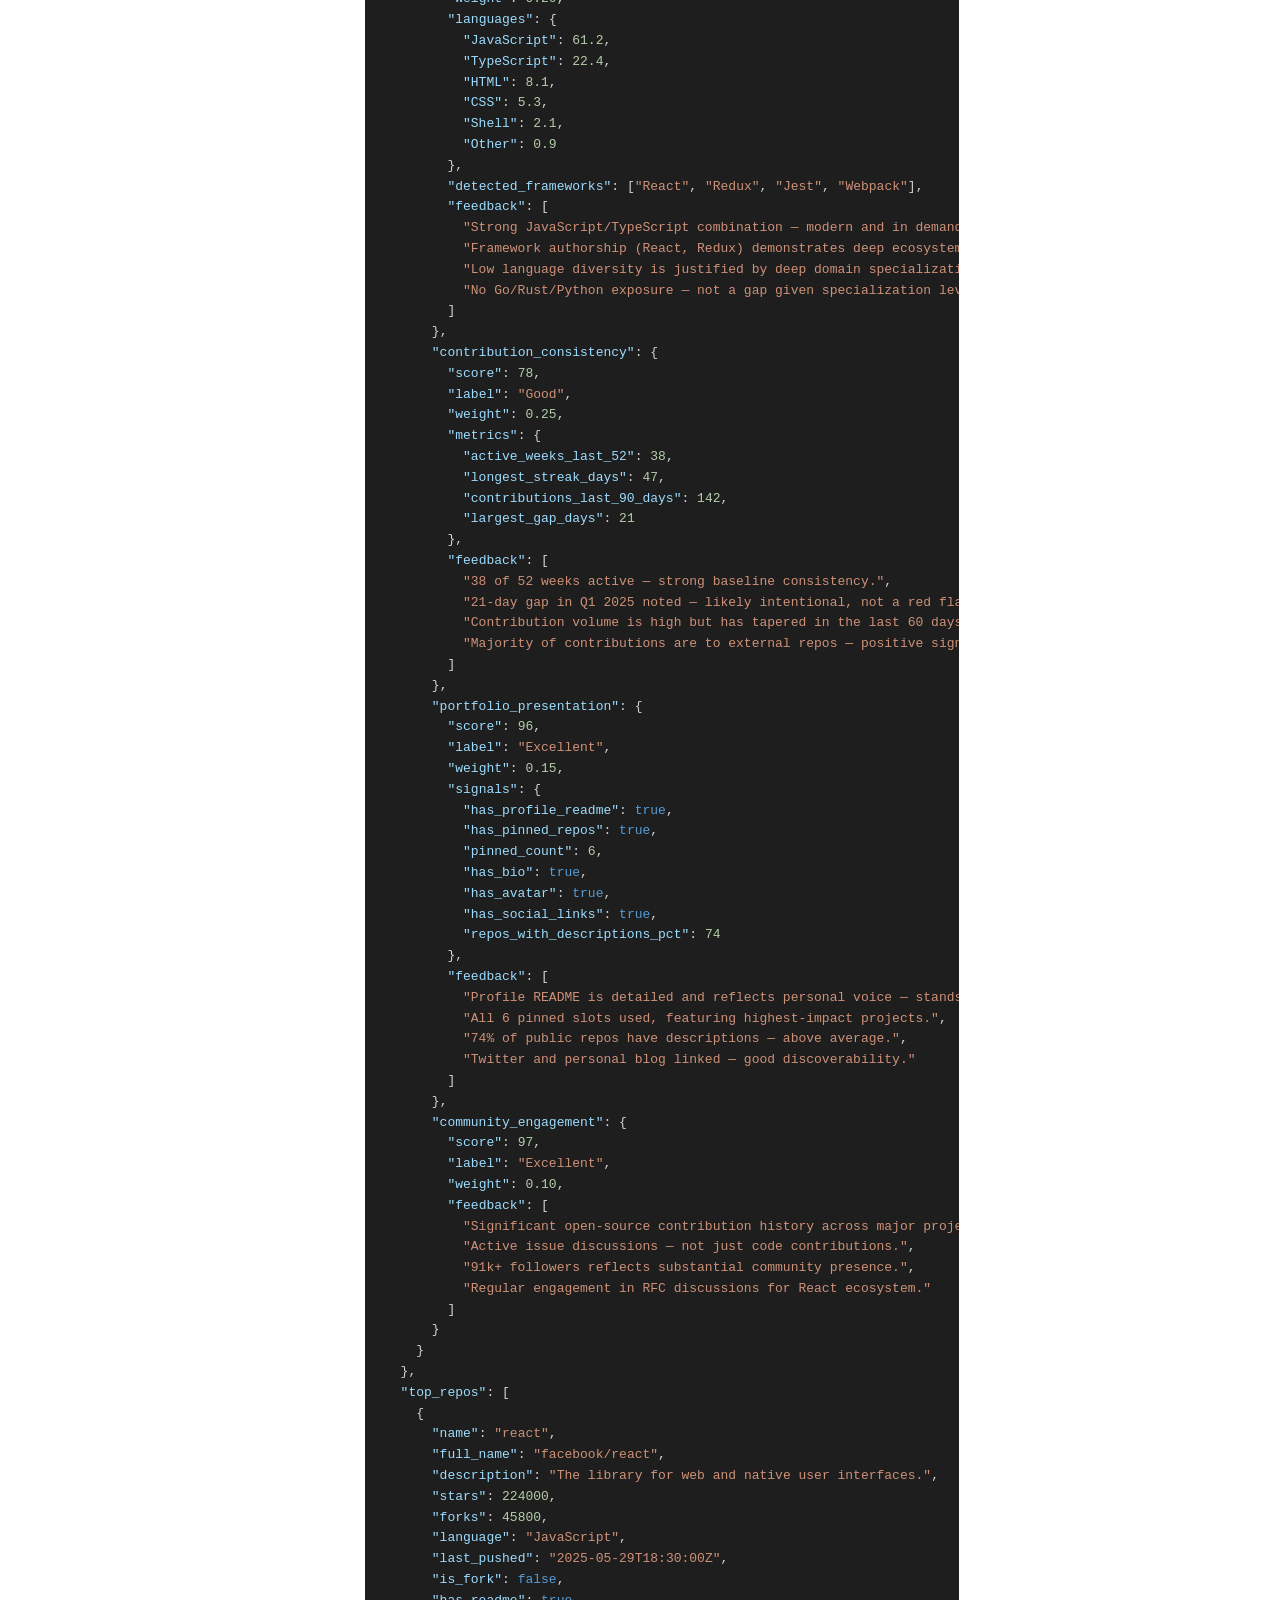
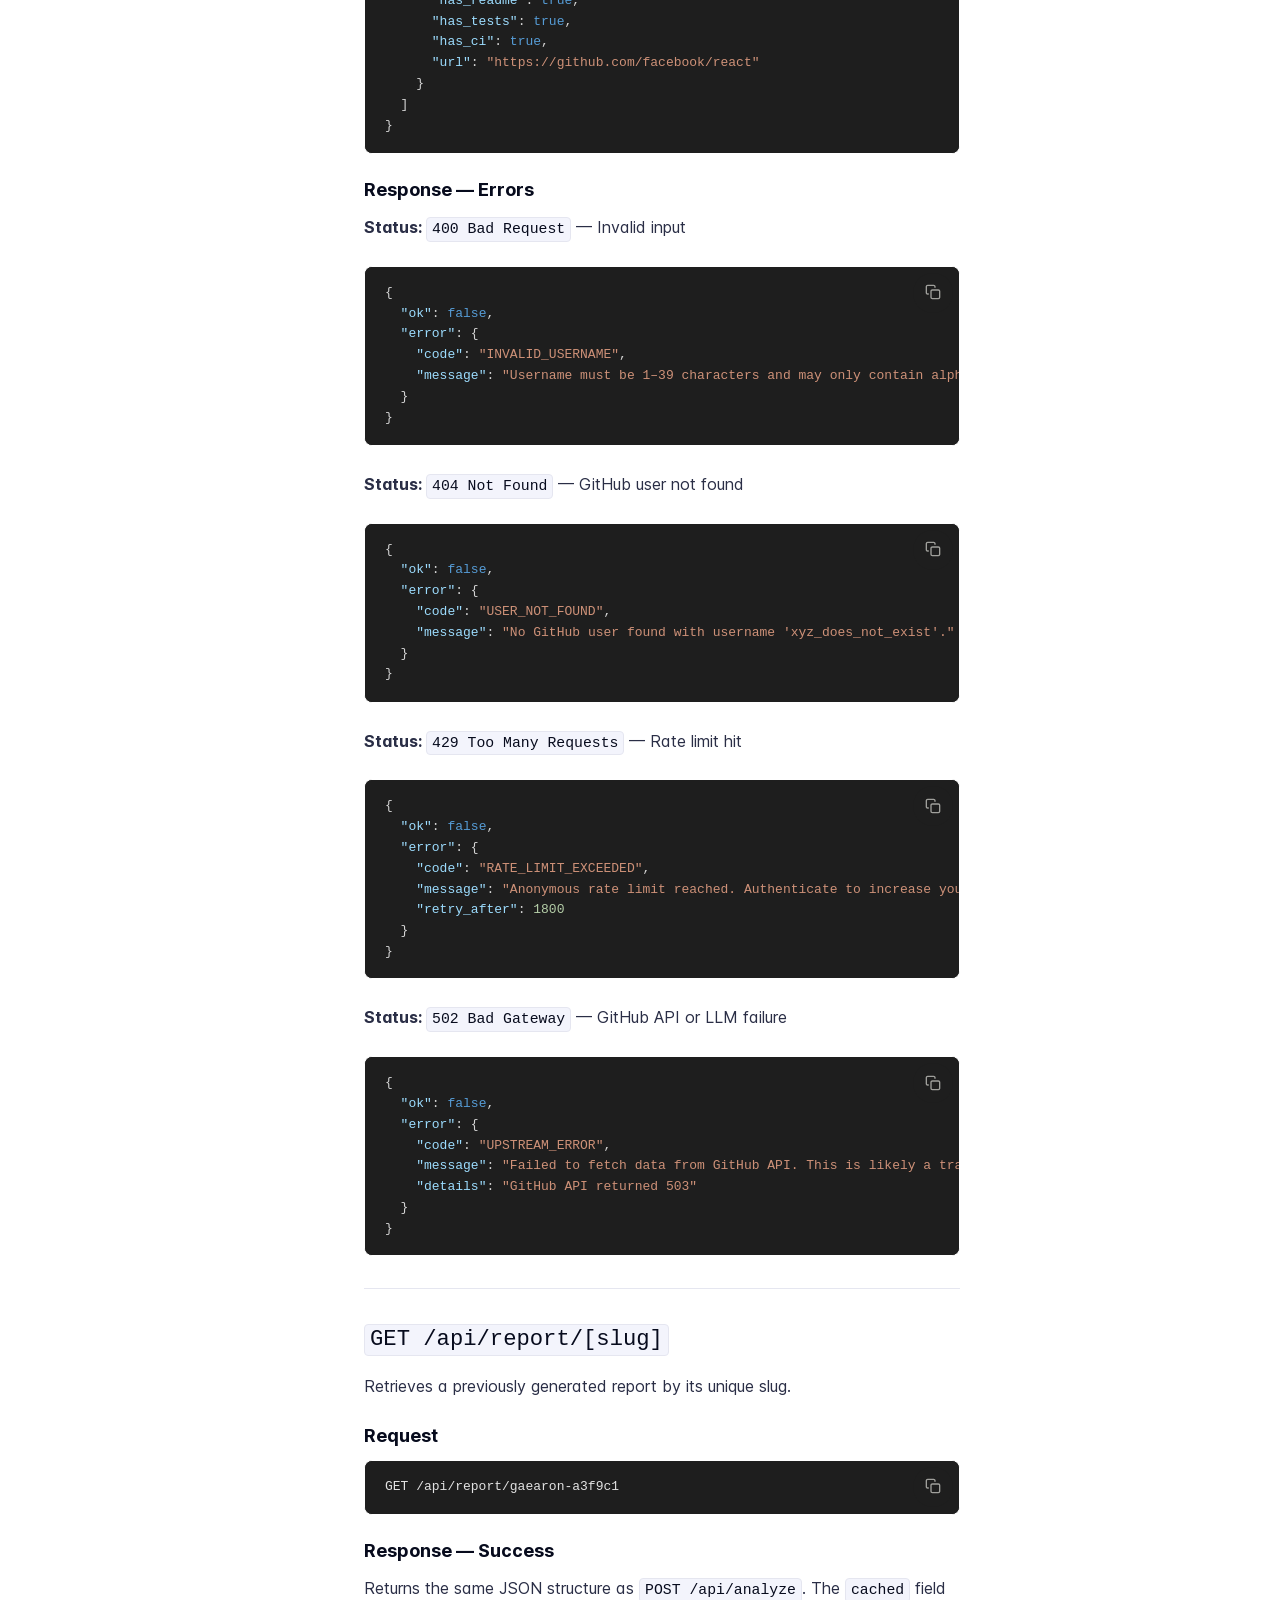
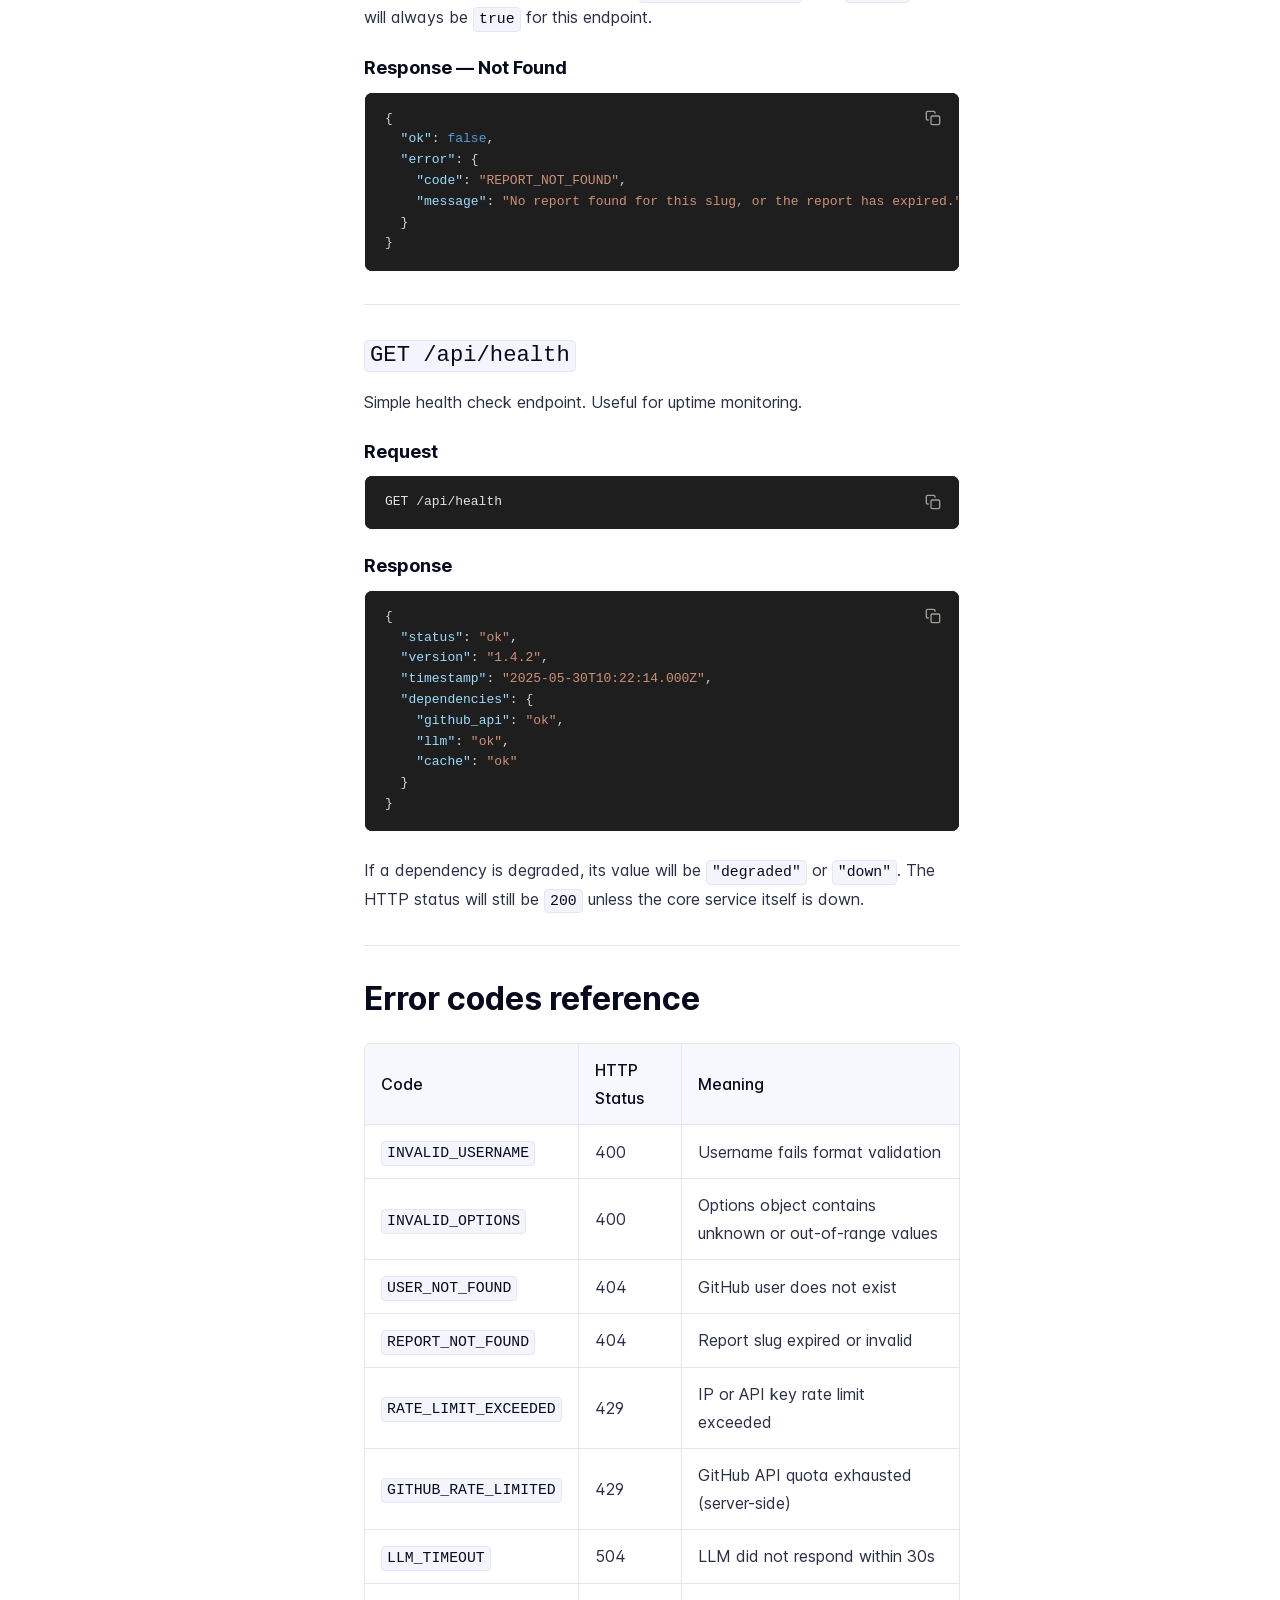
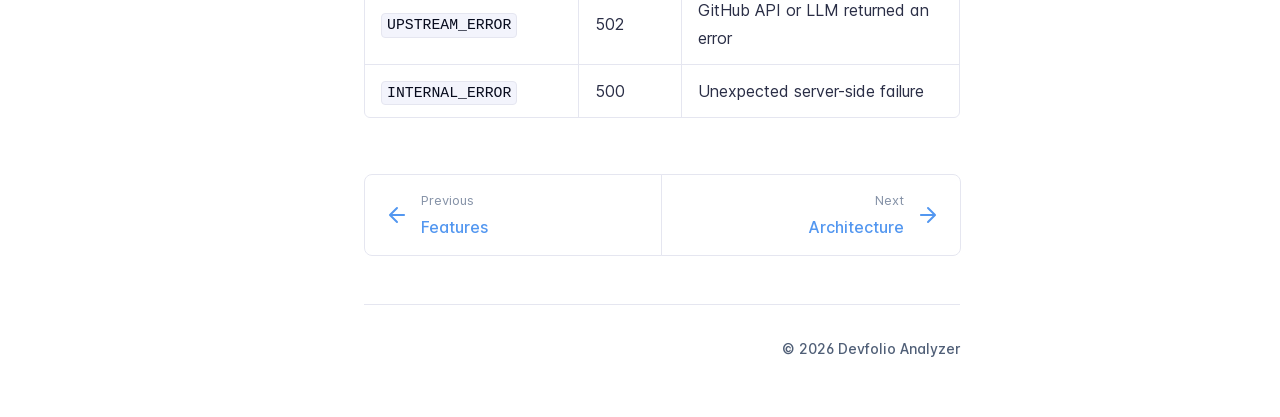
==== commit 368b2a86: "fix duplicate tittle" ====
--- a/.retype/api/index.html
+++ b/.retype/api/index.html
@@ -4,7 +4,7 @@
     <meta charset="UTF-8">
     <meta name="viewport" content="width=device-width,initial-scale=1">
     <meta name="color-scheme" content="light dark">
-    <meta name="turbo-cache-control" content="no-cache" data-turbo-track="reload" data-track-token="4.5.3.829093431103">
+    <meta name="turbo-cache-control" content="no-cache" data-turbo-track="reload" data-track-token="4.5.3.829093496407">
 
     <!-- See retype.com -->
     <meta name="generator" content="Retype 4.5.3">
@@ -38,12 +38,12 @@
     <script data-cfasync="false">(function(){var cl=document.documentElement.classList,ls=localStorage.getItem("retype_scheme"),hd=cl.contains("dark"),hl=cl.contains("light"),wm=window.matchMedia&&window.matchMedia("(prefers-color-scheme: dark)").matches;if(ls==="dark"||(!ls&&wm&&!hd&&!hl)){cl.remove("light");cl.add("dark")}else if(ls==="light"||(!ls&&!wm&&!hd&&!hl)){cl.remove("dark");cl.add("light")}})();</script>
 
     <link id="retype-favicon" rel="icon" href="../static/favicon.png" />
-    <link href="../resources/css/retype.css?v=4.5.3.829093431103" rel="stylesheet">
-
-    <script data-cfasync="false" src="../resources/js/config.js?v=4.5.3.829093431103" data-turbo-eval="false" defer></script>
+    <link href="../resources/css/retype.css?v=4.5.3.829093496407" rel="stylesheet">
+
+    <script data-cfasync="false" src="../resources/js/config.js?v=4.5.3.829093496407" data-turbo-eval="false" defer></script>
     <script data-cfasync="false" src="../resources/js/retype.js?v=4.5.3" data-turbo-eval="false" defer></script>
-    <script id="lunr-js" data-cfasync="false" src="../resources/js/lunr.js?v=4.5.3.829093431103" data-turbo-eval="false" defer></script>
-    <script id="prism-js" data-cfasync="false" src="../resources/js/prism.js?v=4.5.3.829093431103" defer></script>
+    <script id="lunr-js" data-cfasync="false" src="../resources/js/lunr.js?v=4.5.3.829093496407" data-turbo-eval="false" defer></script>
+    <script id="prism-js" data-cfasync="false" src="../resources/js/prism.js?v=4.5.3.829093496407" defer></script>
 </head>
 <body>
     <div id="retype-app" class="relative text-base antialiased text-base-text bg-base-bg font-body">
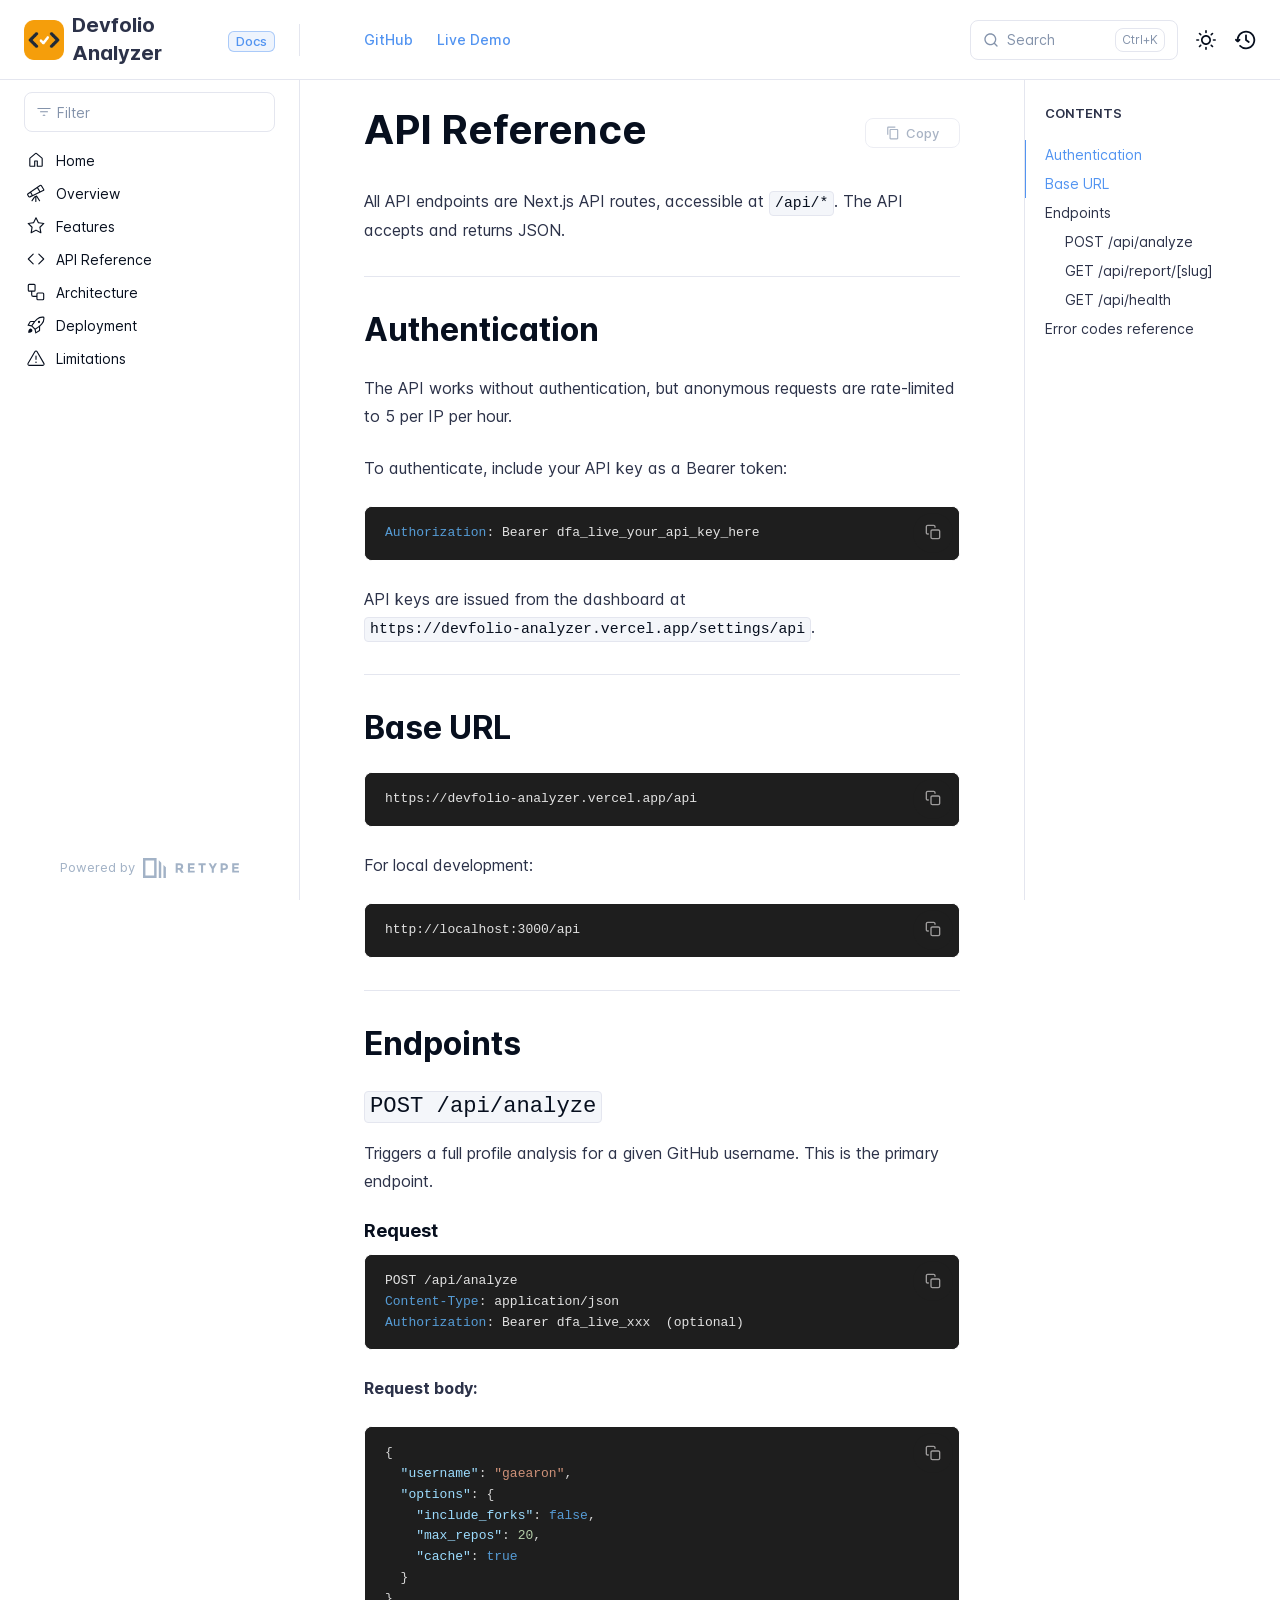
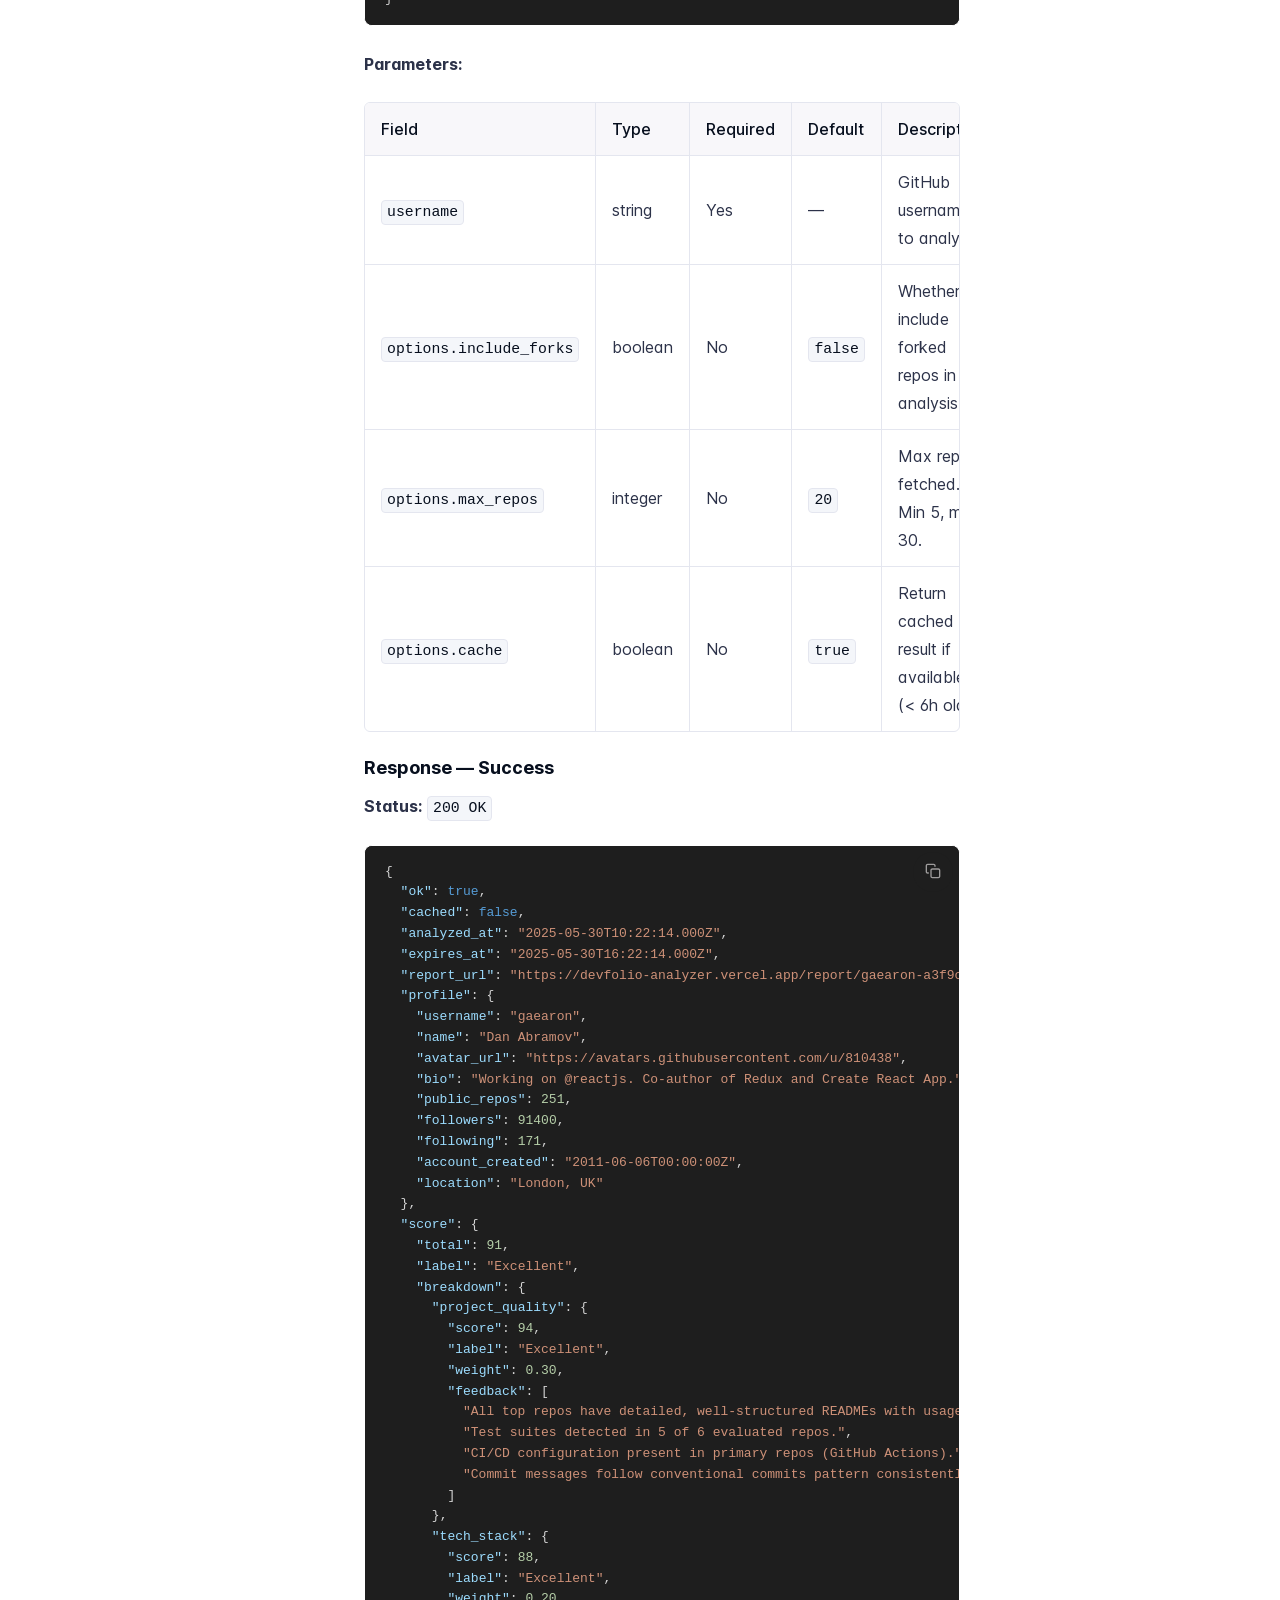
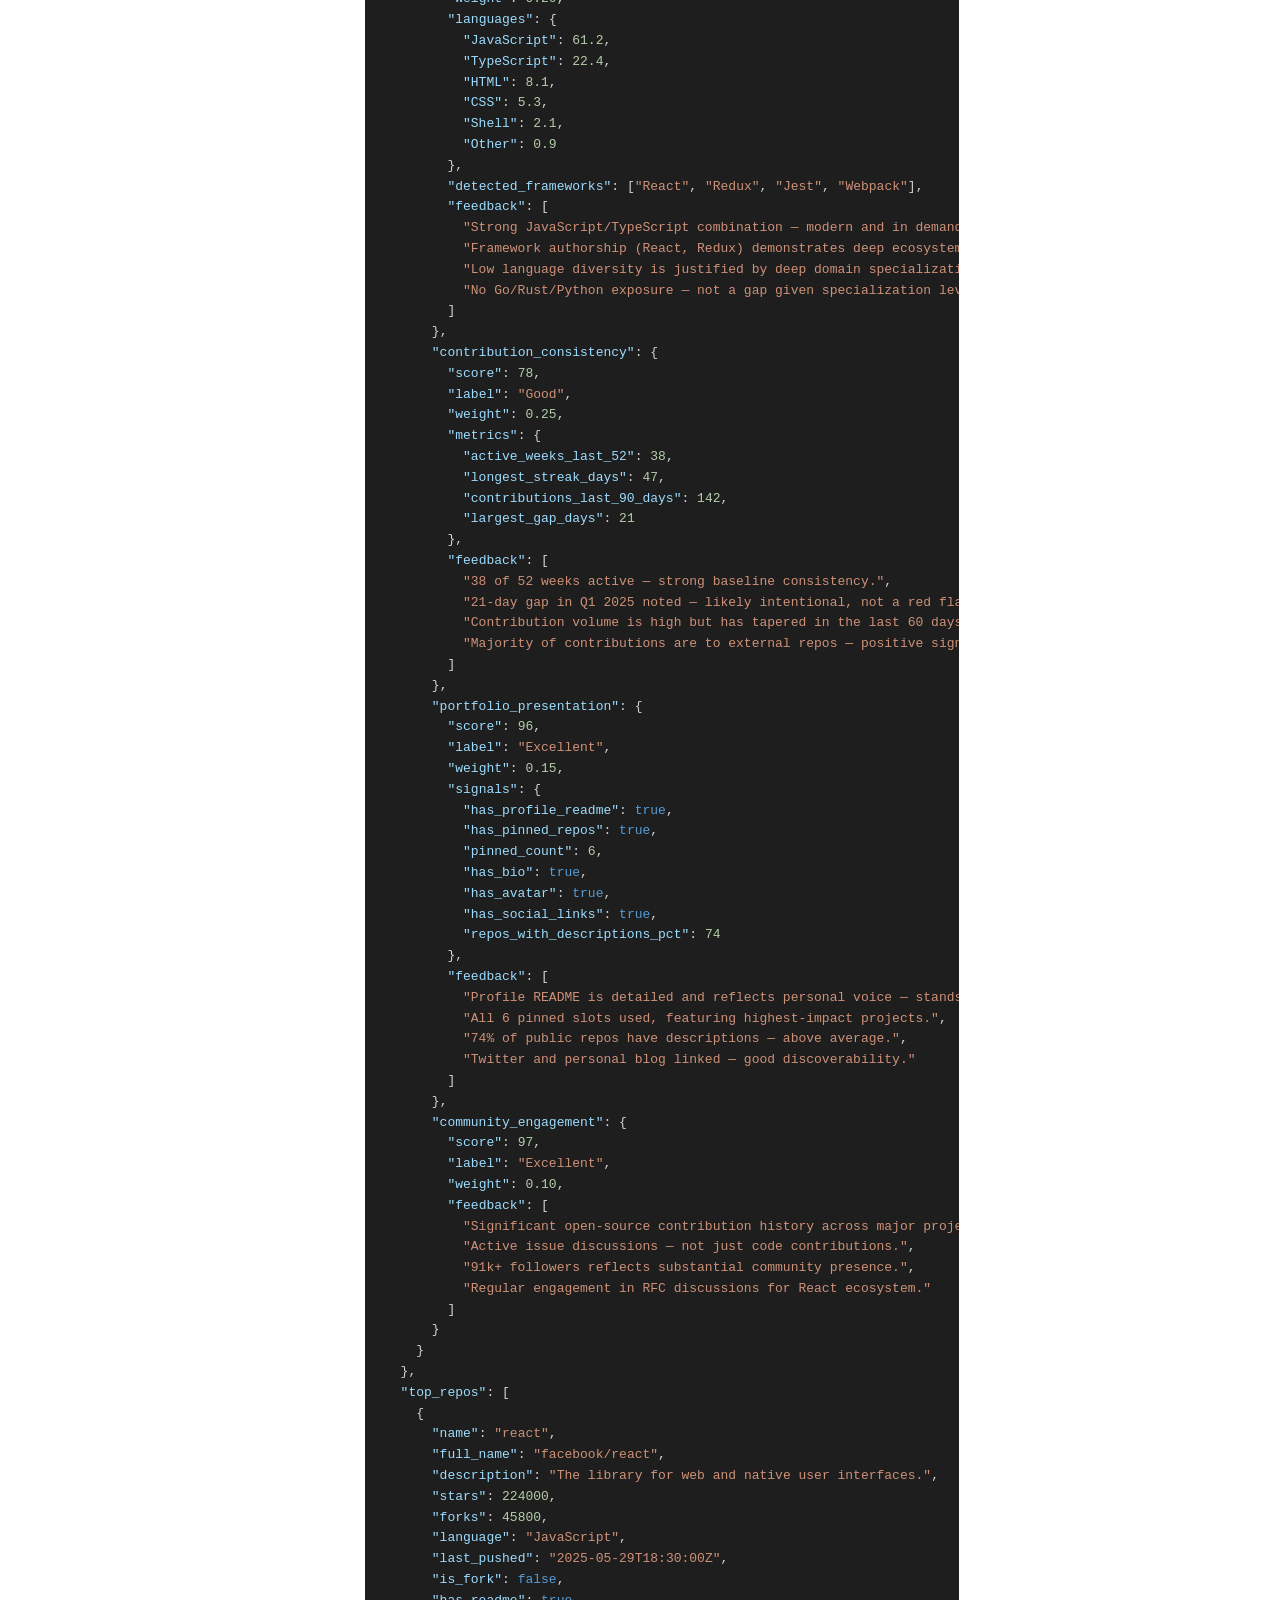
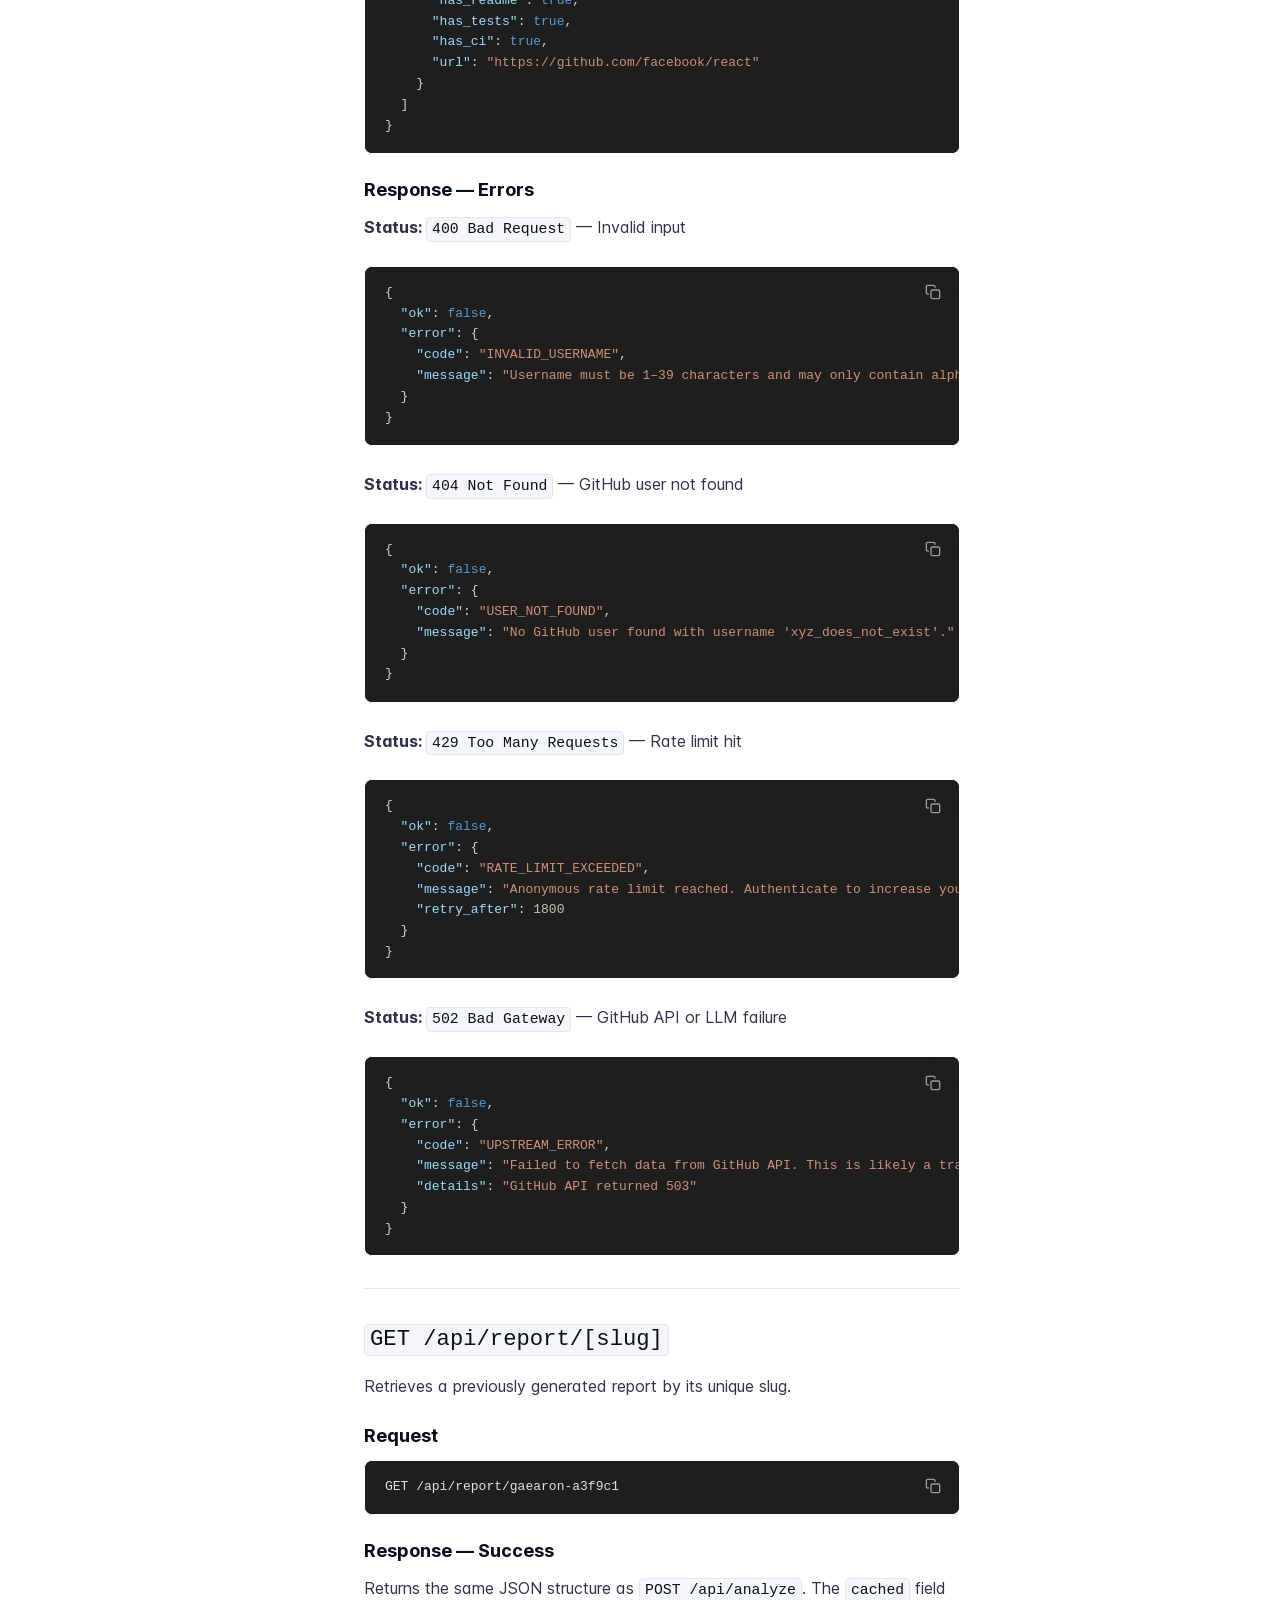
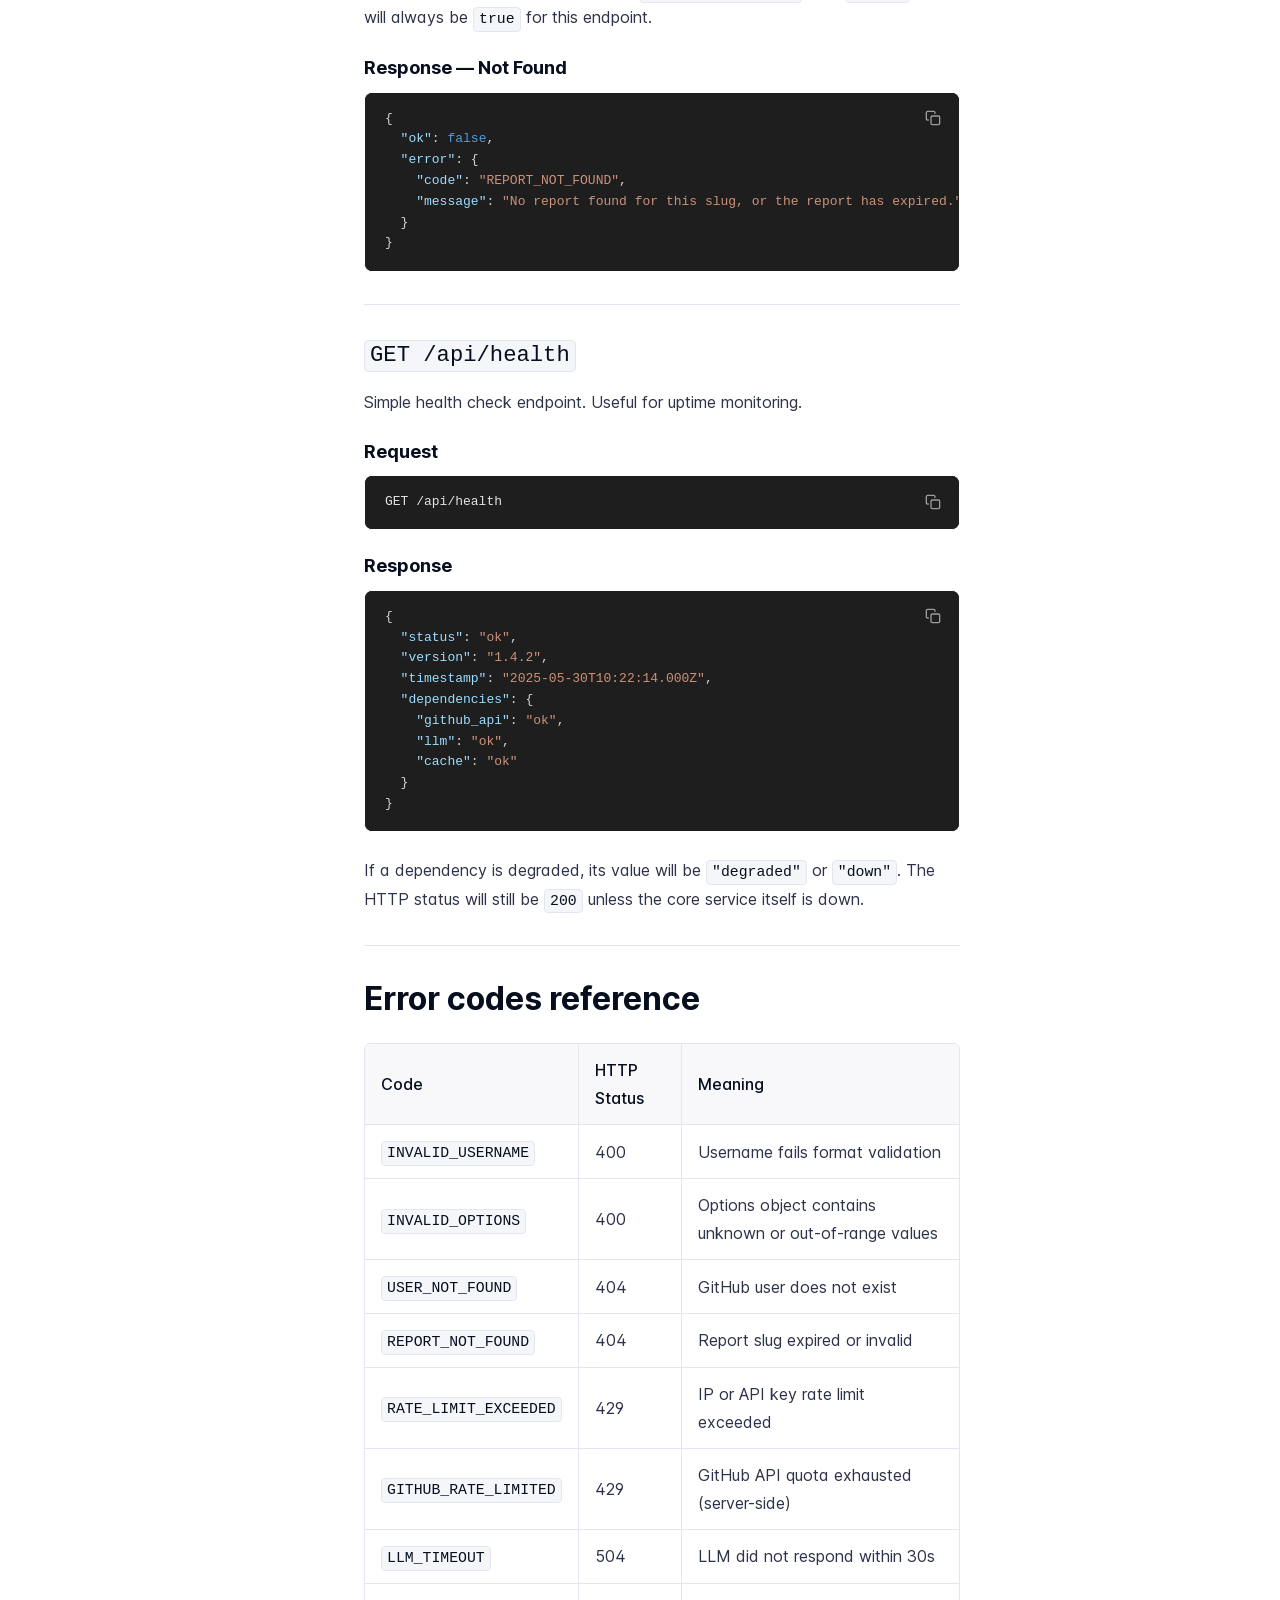
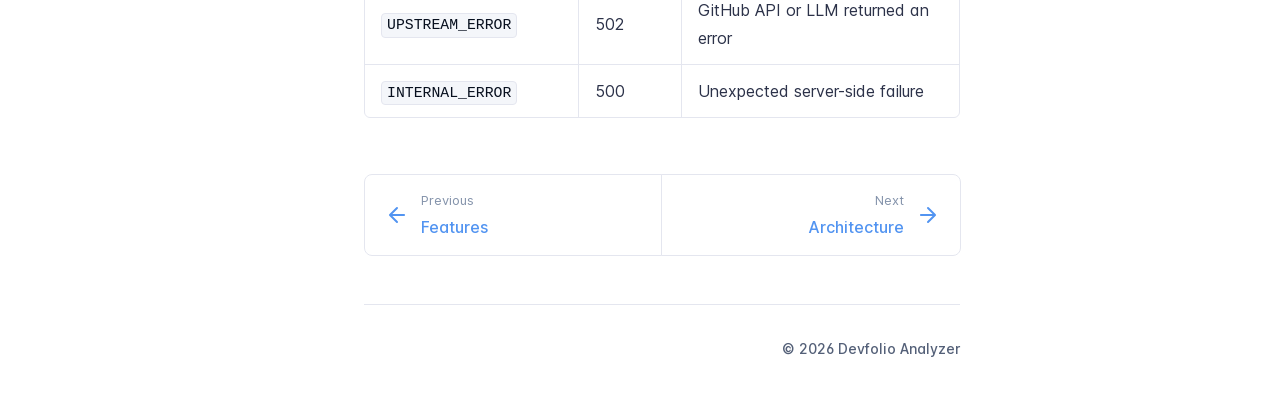
==== commit 7d1360de: "fix meta + duplicate title" ====
--- a/.retype/api/index.html
+++ b/.retype/api/index.html
@@ -4,14 +4,14 @@
     <meta charset="UTF-8">
     <meta name="viewport" content="width=device-width,initial-scale=1">
     <meta name="color-scheme" content="light dark">
-    <meta name="turbo-cache-control" content="no-cache" data-turbo-track="reload" data-track-token="4.5.3.829093496407">
+    <meta name="turbo-cache-control" content="no-cache" data-turbo-track="reload" data-track-token="4.5.3.829093685599">
 
     <!-- See retype.com -->
     <meta name="generator" content="Retype 4.5.3">
 
     <!-- Primary Meta Tags -->
-    <title>API Reference</title>
-    <meta name="title" content="API Reference">
+    <title>API ReferenceDevfolio Analyzer</title>
+    <meta name="title" content="API ReferenceDevfolio Analyzer">
     <meta name="description" content="All API endpoints are Next.js API routes, accessible at /api/*. The API accepts and returns JSON.">
 
     <!-- Canonical -->
@@ -21,7 +21,7 @@
     <!-- Open Graph -->
     <meta property="og:type" content="website">
     <meta property="og:url" content="https://devfolioanalyzer.vercel.app/api/">
-    <meta property="og:title" content="API Reference">
+    <meta property="og:title" content="API ReferenceDevfolio Analyzer">
     <meta property="og:description" content="All API endpoints are Next.js API routes, accessible at /api/*. The API accepts and returns JSON.">
     <meta property="og:site_name" content="Devfolio Analyzer">
     <meta property="og:locale" content="en_US">
@@ -29,7 +29,7 @@
     <!-- Twitter -->
     <meta name="twitter:card" content="summary_large_image">
     <meta name="twitter:url" content="https://devfolioanalyzer.vercel.app/api/">
-    <meta name="twitter:title" content="API Reference">
+    <meta name="twitter:title" content="API ReferenceDevfolio Analyzer">
     <meta name="twitter:description" content="All API endpoints are Next.js API routes, accessible at /api/*. The API accepts and returns JSON.">
 
     <!-- Alternate Markdown -->
@@ -38,12 +38,12 @@
     <script data-cfasync="false">(function(){var cl=document.documentElement.classList,ls=localStorage.getItem("retype_scheme"),hd=cl.contains("dark"),hl=cl.contains("light"),wm=window.matchMedia&&window.matchMedia("(prefers-color-scheme: dark)").matches;if(ls==="dark"||(!ls&&wm&&!hd&&!hl)){cl.remove("light");cl.add("dark")}else if(ls==="light"||(!ls&&!wm&&!hd&&!hl)){cl.remove("dark");cl.add("light")}})();</script>
 
     <link id="retype-favicon" rel="icon" href="../static/favicon.png" />
-    <link href="../resources/css/retype.css?v=4.5.3.829093496407" rel="stylesheet">
-
-    <script data-cfasync="false" src="../resources/js/config.js?v=4.5.3.829093496407" data-turbo-eval="false" defer></script>
+    <link href="../resources/css/retype.css?v=4.5.3.829093685599" rel="stylesheet">
+
+    <script data-cfasync="false" src="../resources/js/config.js?v=4.5.3.829093685599" data-turbo-eval="false" defer></script>
     <script data-cfasync="false" src="../resources/js/retype.js?v=4.5.3" data-turbo-eval="false" defer></script>
-    <script id="lunr-js" data-cfasync="false" src="../resources/js/lunr.js?v=4.5.3.829093496407" data-turbo-eval="false" defer></script>
-    <script id="prism-js" data-cfasync="false" src="../resources/js/prism.js?v=4.5.3.829093496407" defer></script>
+    <script id="lunr-js" data-cfasync="false" src="../resources/js/lunr.js?v=4.5.3.829093685599" data-turbo-eval="false" defer></script>
+    <script id="prism-js" data-cfasync="false" src="../resources/js/prism.js?v=4.5.3.829093685599" defer></script>
 </head>
 <body>
     <div id="retype-app" class="relative text-base antialiased text-base-text bg-base-bg font-body">
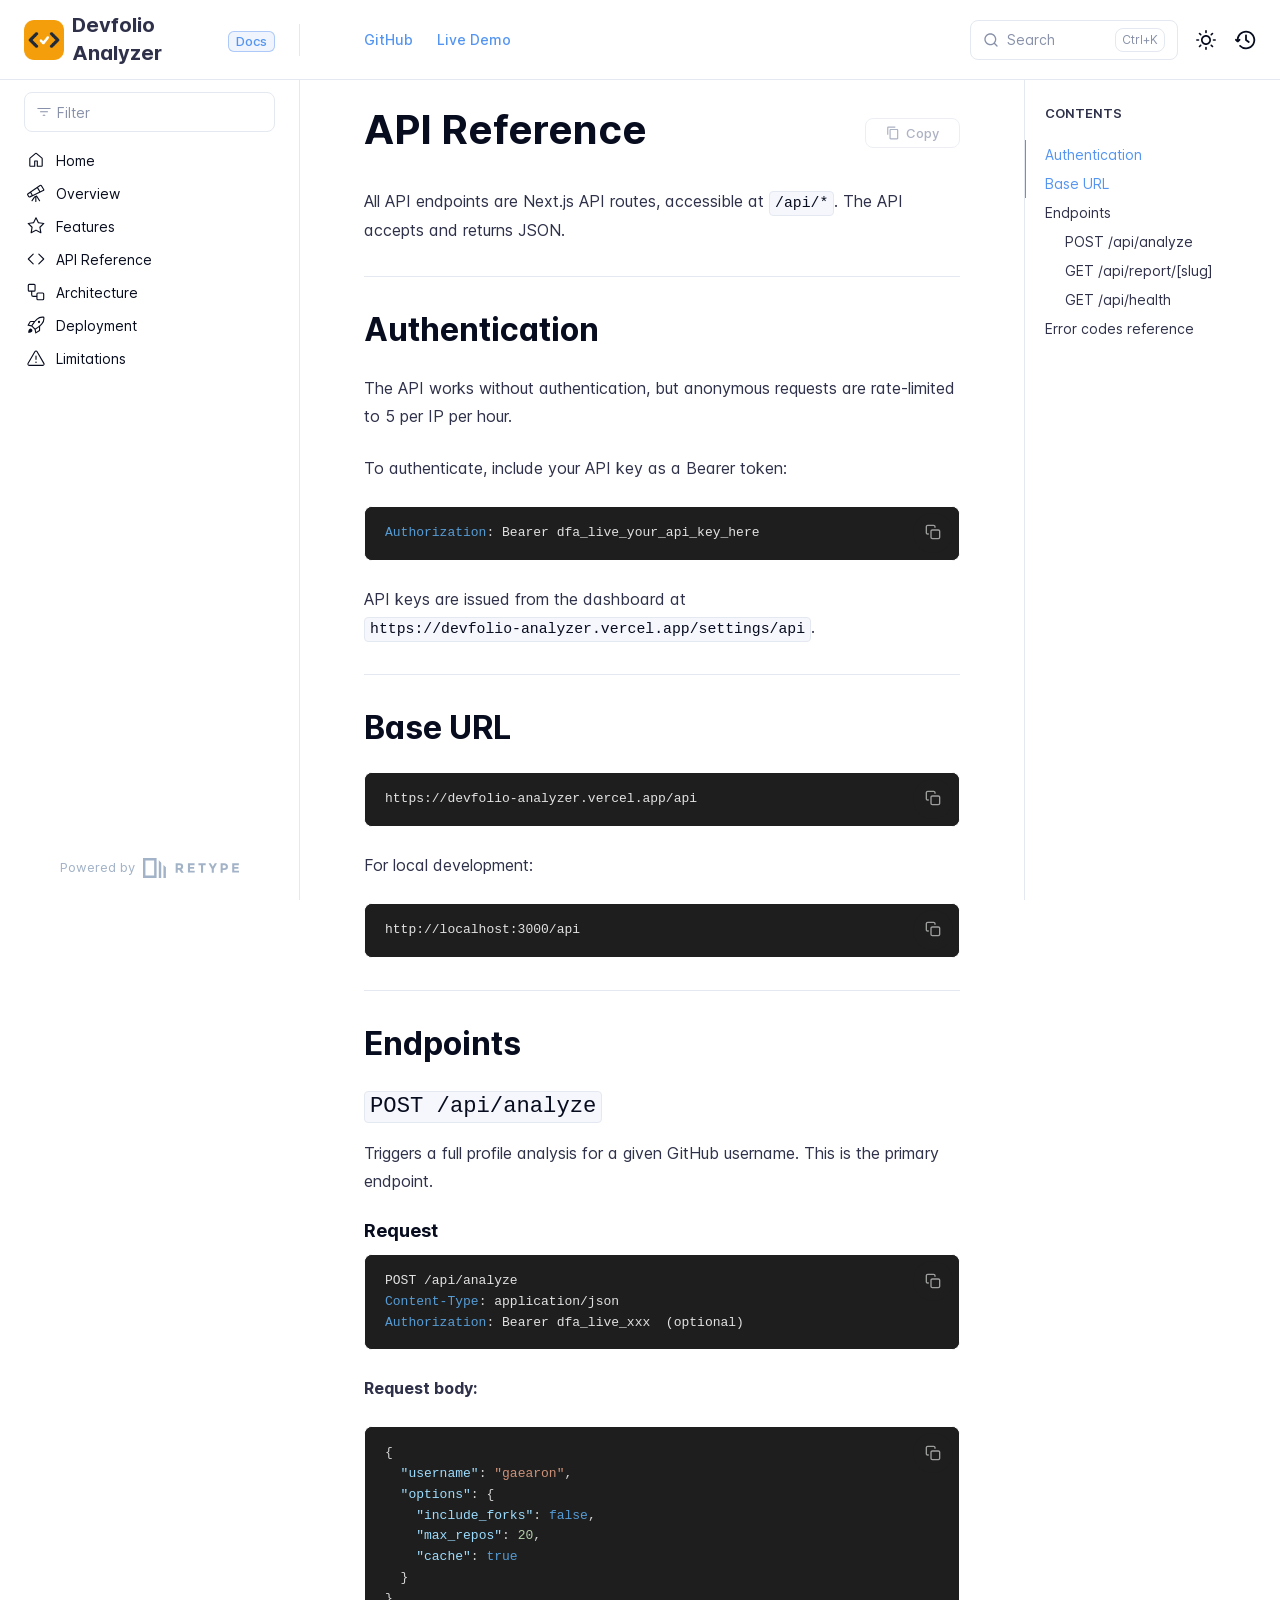
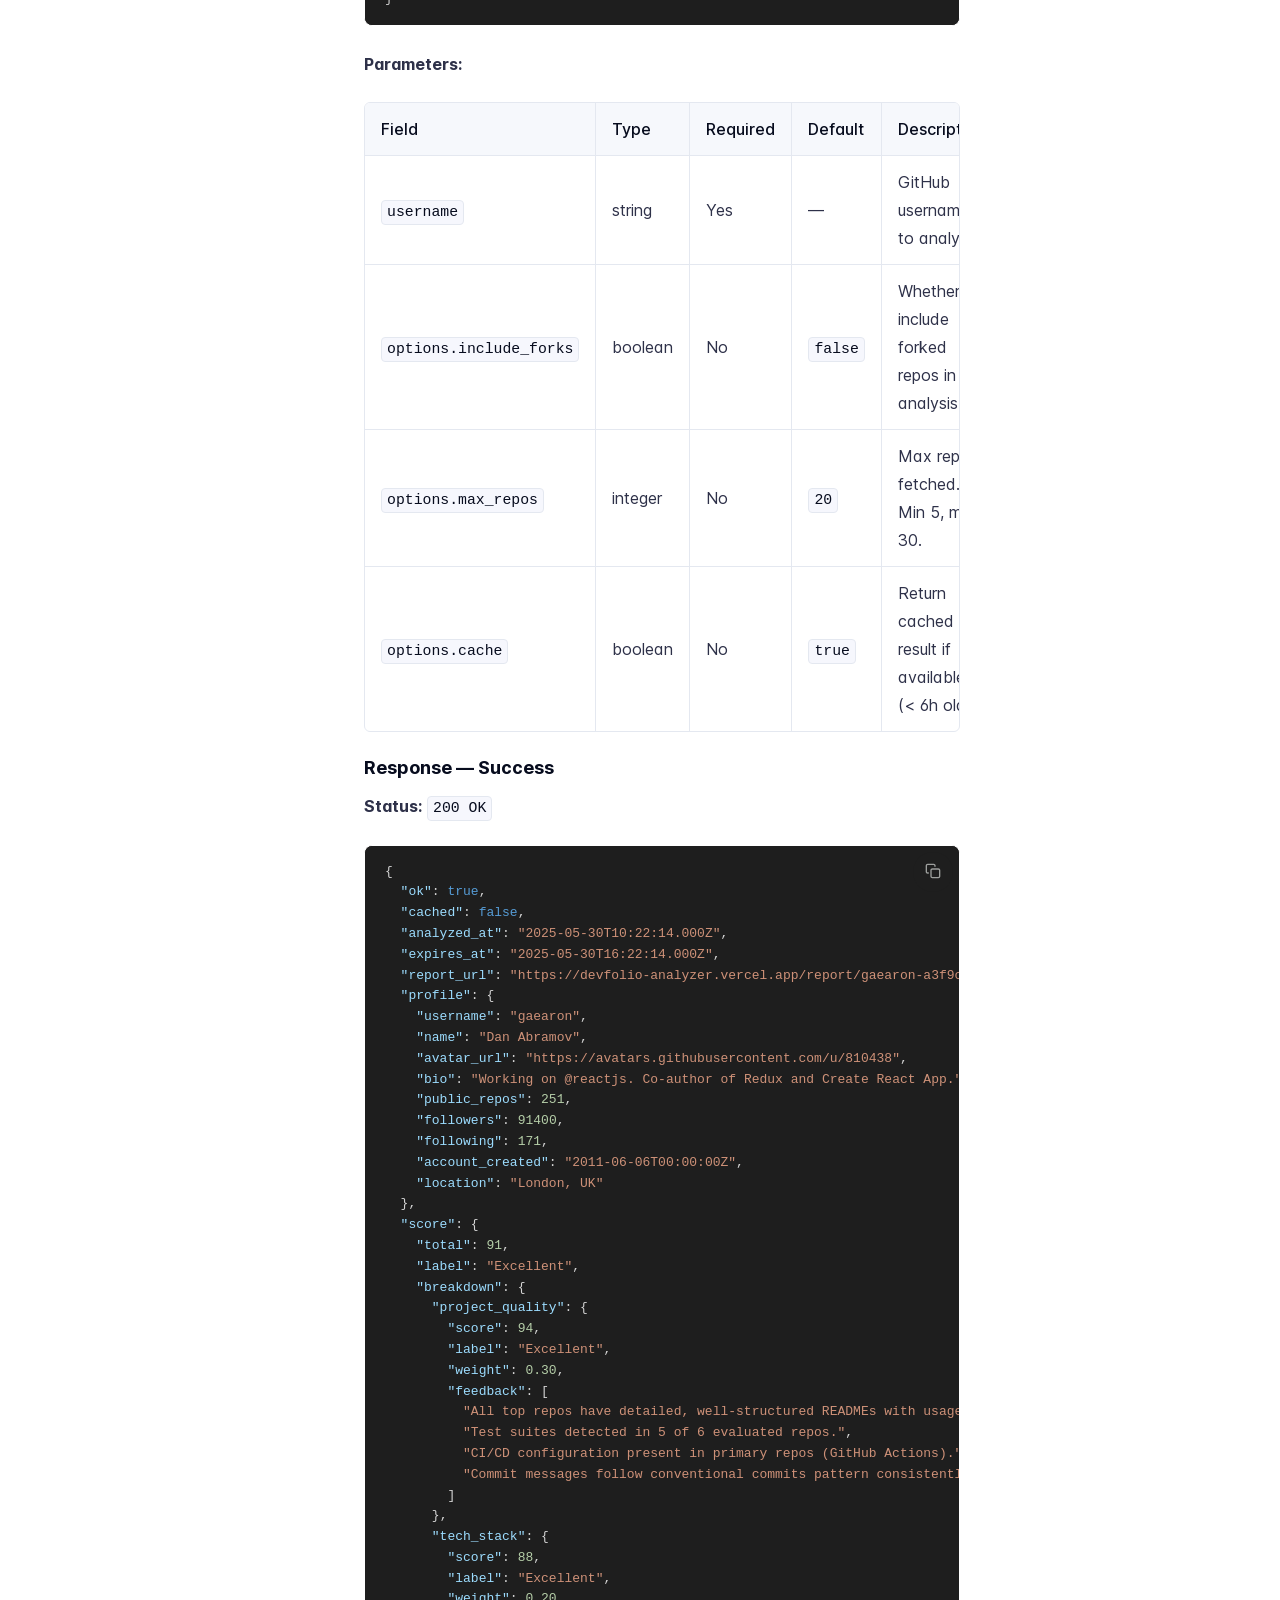
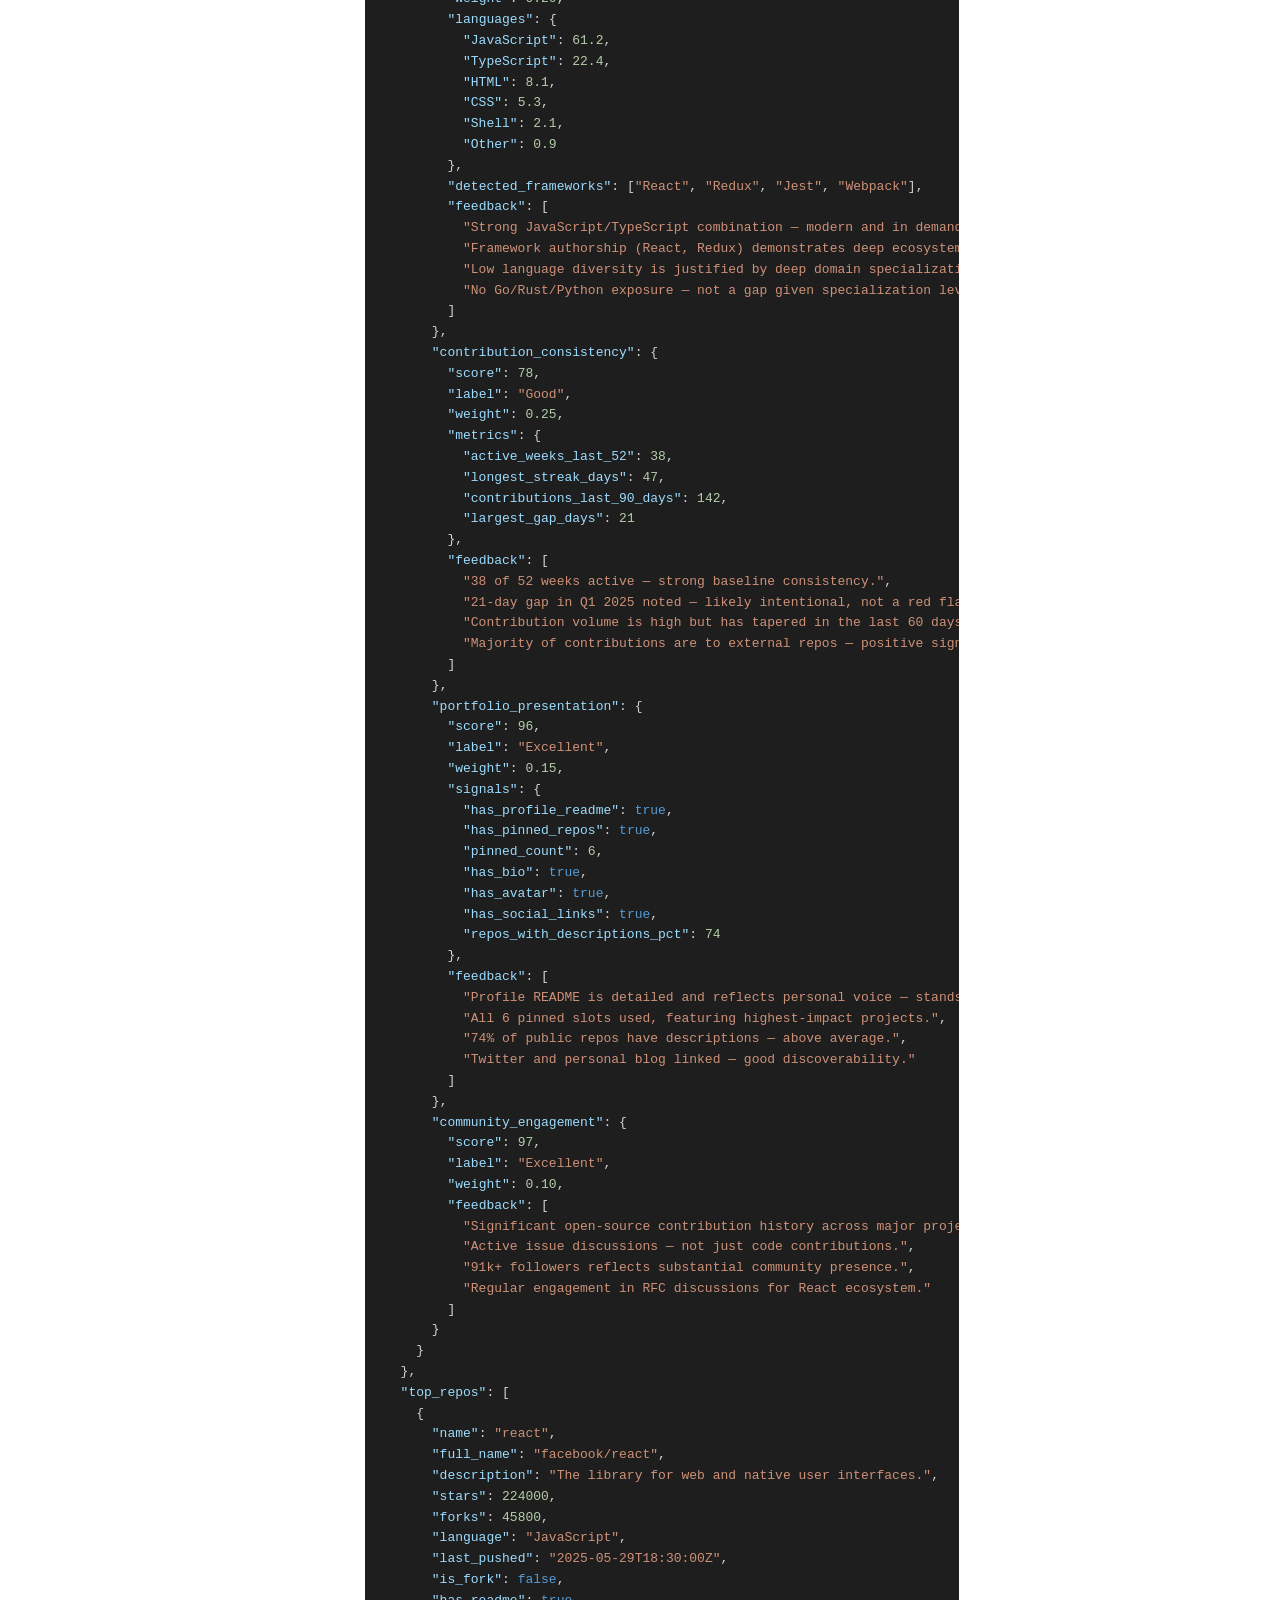
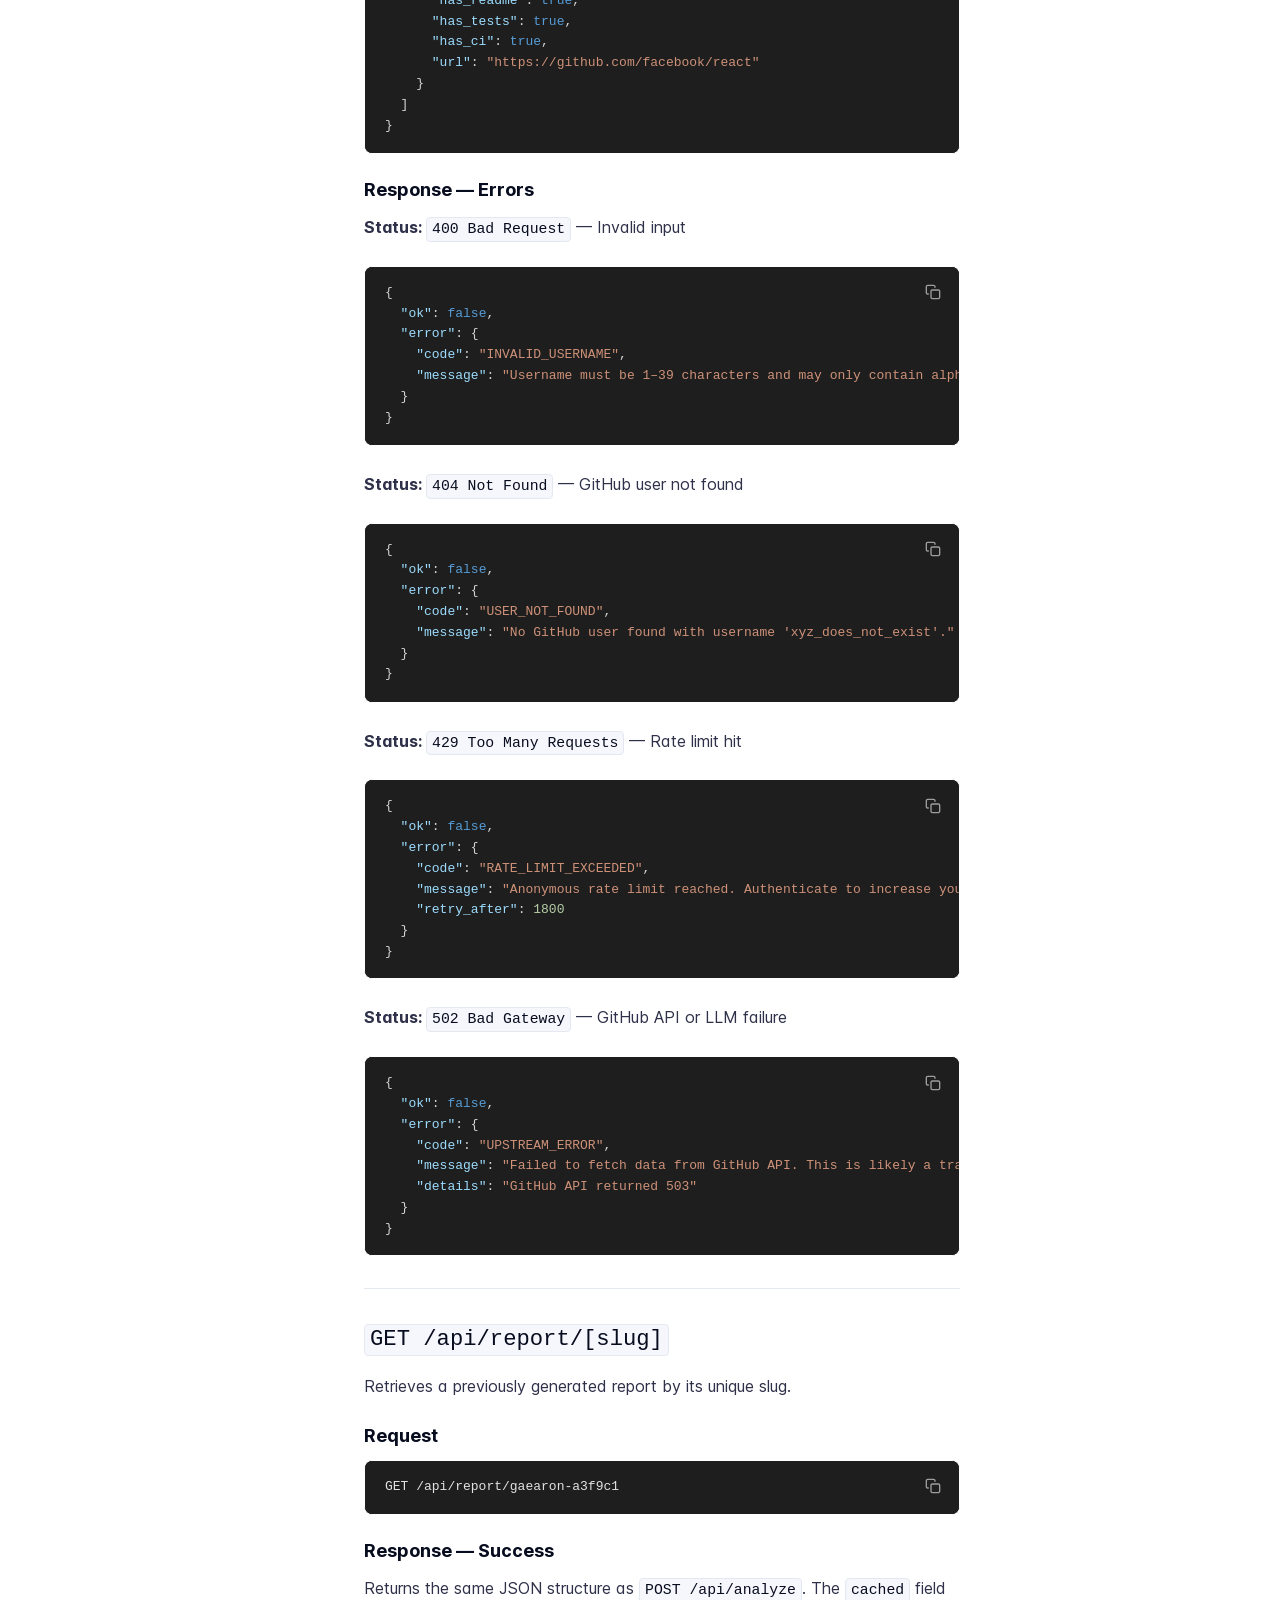
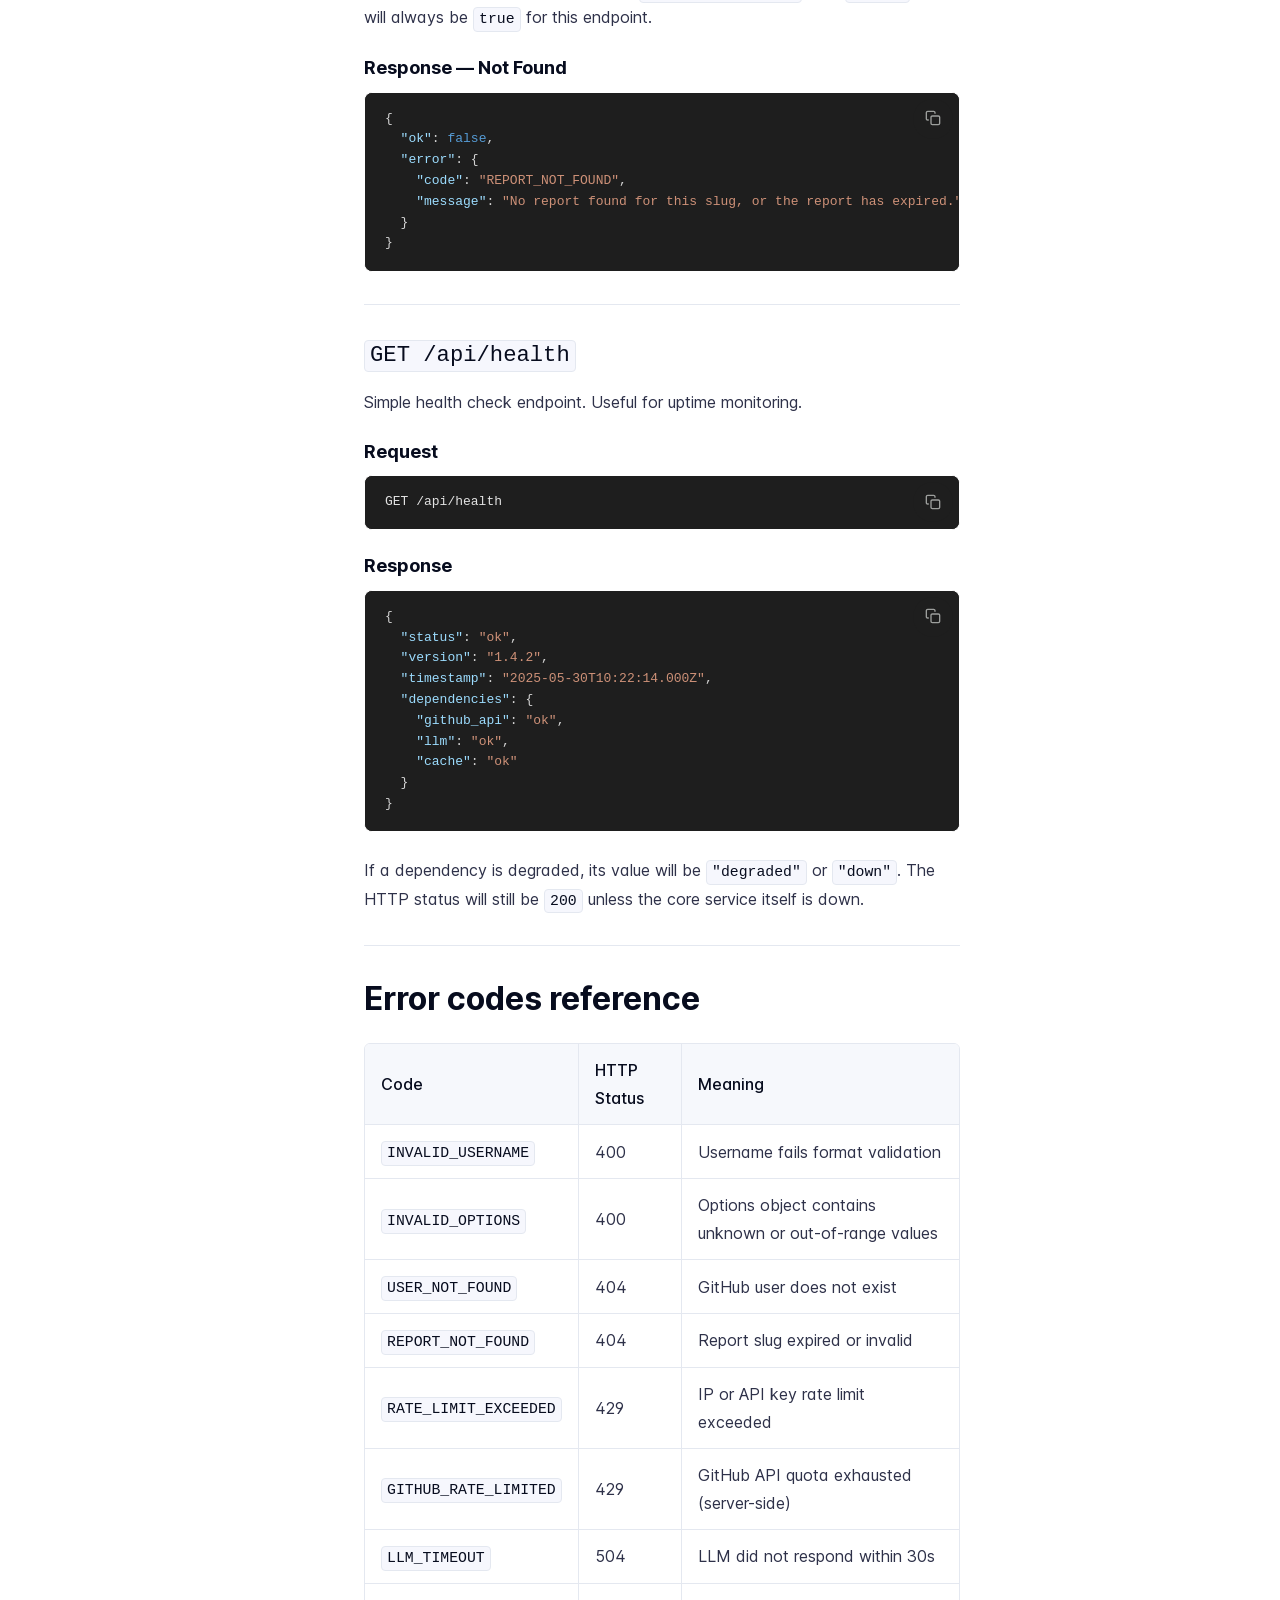
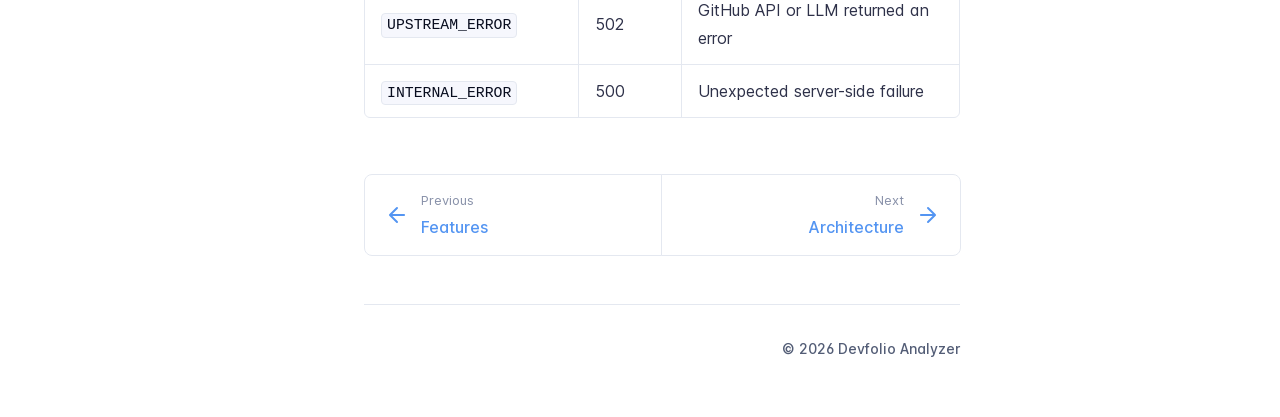
==== commit cfa56200: "fix preview img ratio" ====
--- a/.retype/api/index.html
+++ b/.retype/api/index.html
@@ -4,7 +4,7 @@
     <meta charset="UTF-8">
     <meta name="viewport" content="width=device-width,initial-scale=1">
     <meta name="color-scheme" content="light dark">
-    <meta name="turbo-cache-control" content="no-cache" data-turbo-track="reload" data-track-token="4.5.3.829093685599">
+    <meta name="turbo-cache-control" content="no-cache" data-turbo-track="reload" data-track-token="4.5.3.829094043056">
 
     <!-- See retype.com -->
     <meta name="generator" content="Retype 4.5.3">
@@ -38,12 +38,12 @@
     <script data-cfasync="false">(function(){var cl=document.documentElement.classList,ls=localStorage.getItem("retype_scheme"),hd=cl.contains("dark"),hl=cl.contains("light"),wm=window.matchMedia&&window.matchMedia("(prefers-color-scheme: dark)").matches;if(ls==="dark"||(!ls&&wm&&!hd&&!hl)){cl.remove("light");cl.add("dark")}else if(ls==="light"||(!ls&&!wm&&!hd&&!hl)){cl.remove("dark");cl.add("light")}})();</script>
 
     <link id="retype-favicon" rel="icon" href="../static/favicon.png" />
-    <link href="../resources/css/retype.css?v=4.5.3.829093685599" rel="stylesheet">
-
-    <script data-cfasync="false" src="../resources/js/config.js?v=4.5.3.829093685599" data-turbo-eval="false" defer></script>
+    <link href="../resources/css/retype.css?v=4.5.3.829094043056" rel="stylesheet">
+
+    <script data-cfasync="false" src="../resources/js/config.js?v=4.5.3.829094043056" data-turbo-eval="false" defer></script>
     <script data-cfasync="false" src="../resources/js/retype.js?v=4.5.3" data-turbo-eval="false" defer></script>
-    <script id="lunr-js" data-cfasync="false" src="../resources/js/lunr.js?v=4.5.3.829093685599" data-turbo-eval="false" defer></script>
-    <script id="prism-js" data-cfasync="false" src="../resources/js/prism.js?v=4.5.3.829093685599" defer></script>
+    <script id="lunr-js" data-cfasync="false" src="../resources/js/lunr.js?v=4.5.3.829094043056" data-turbo-eval="false" defer></script>
+    <script id="prism-js" data-cfasync="false" src="../resources/js/prism.js?v=4.5.3.829094043056" defer></script>
 </head>
 <body>
     <div id="retype-app" class="relative text-base antialiased text-base-text bg-base-bg font-body">
